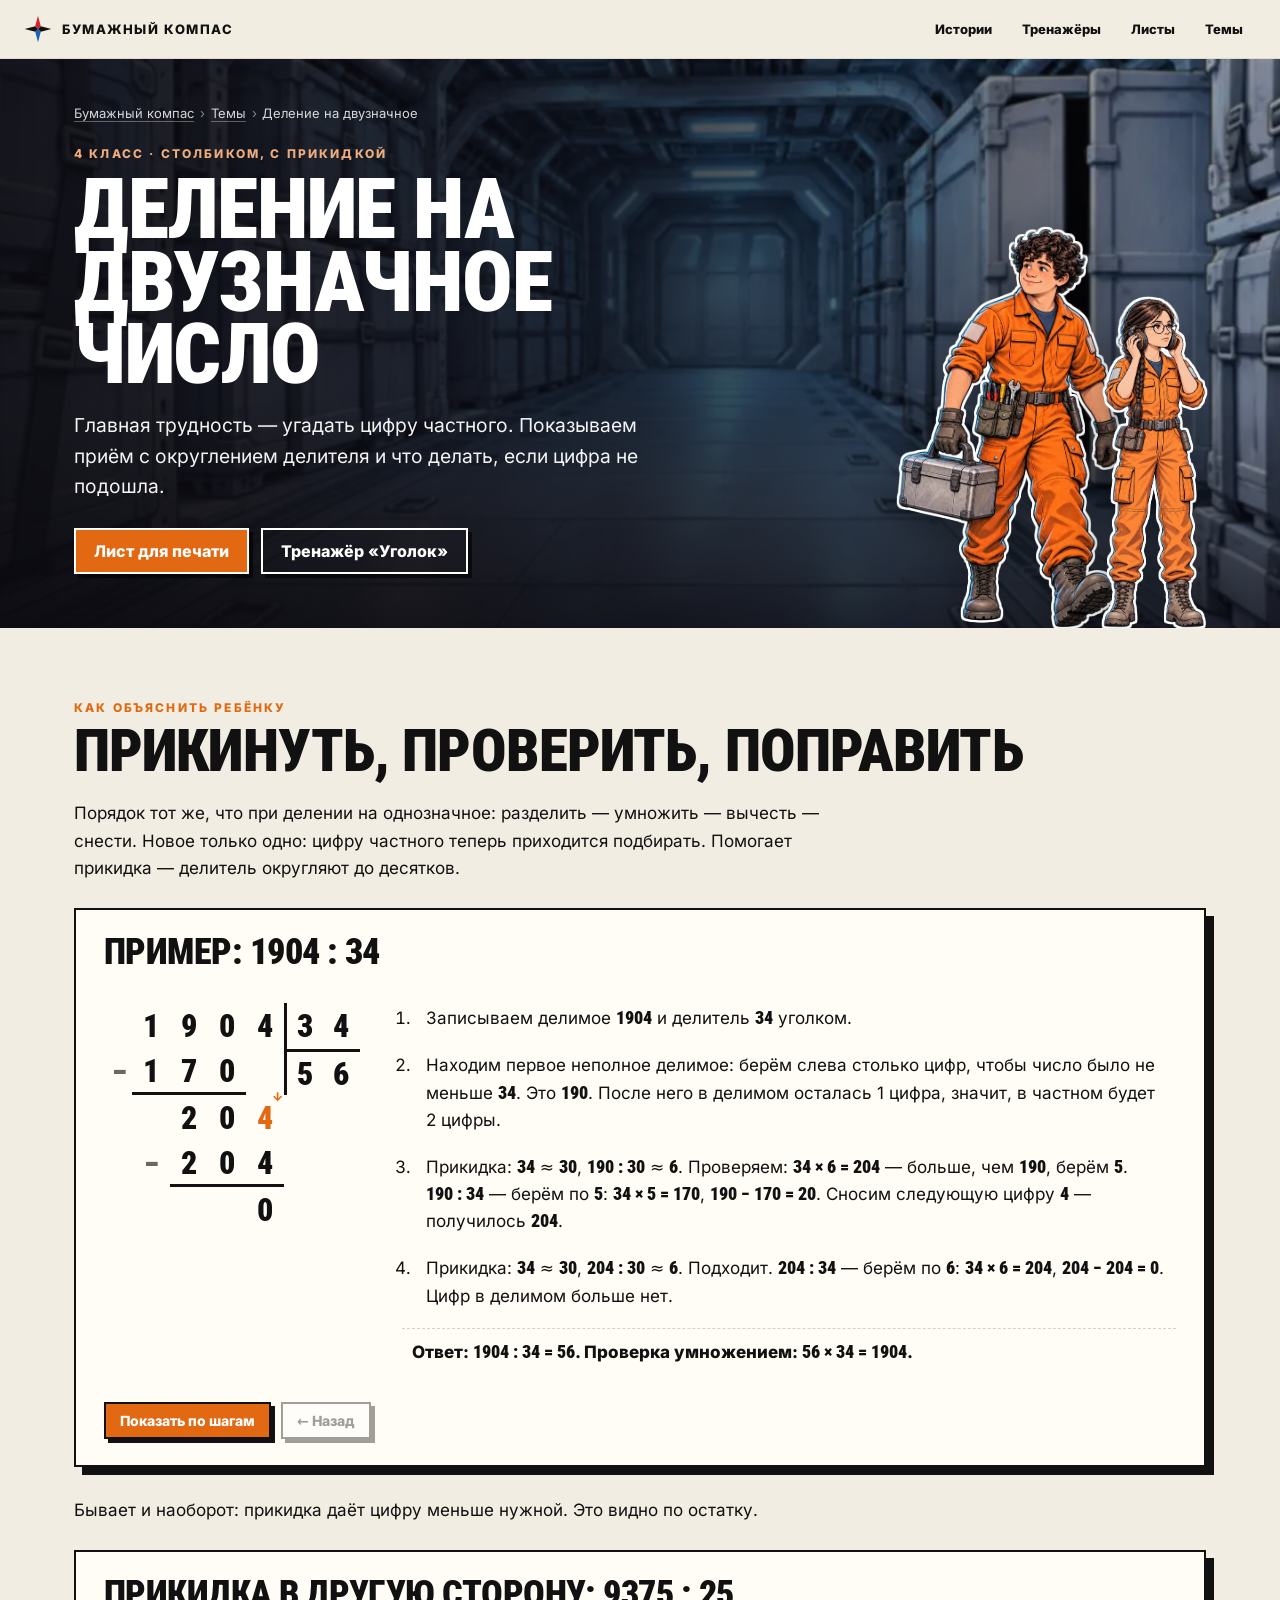
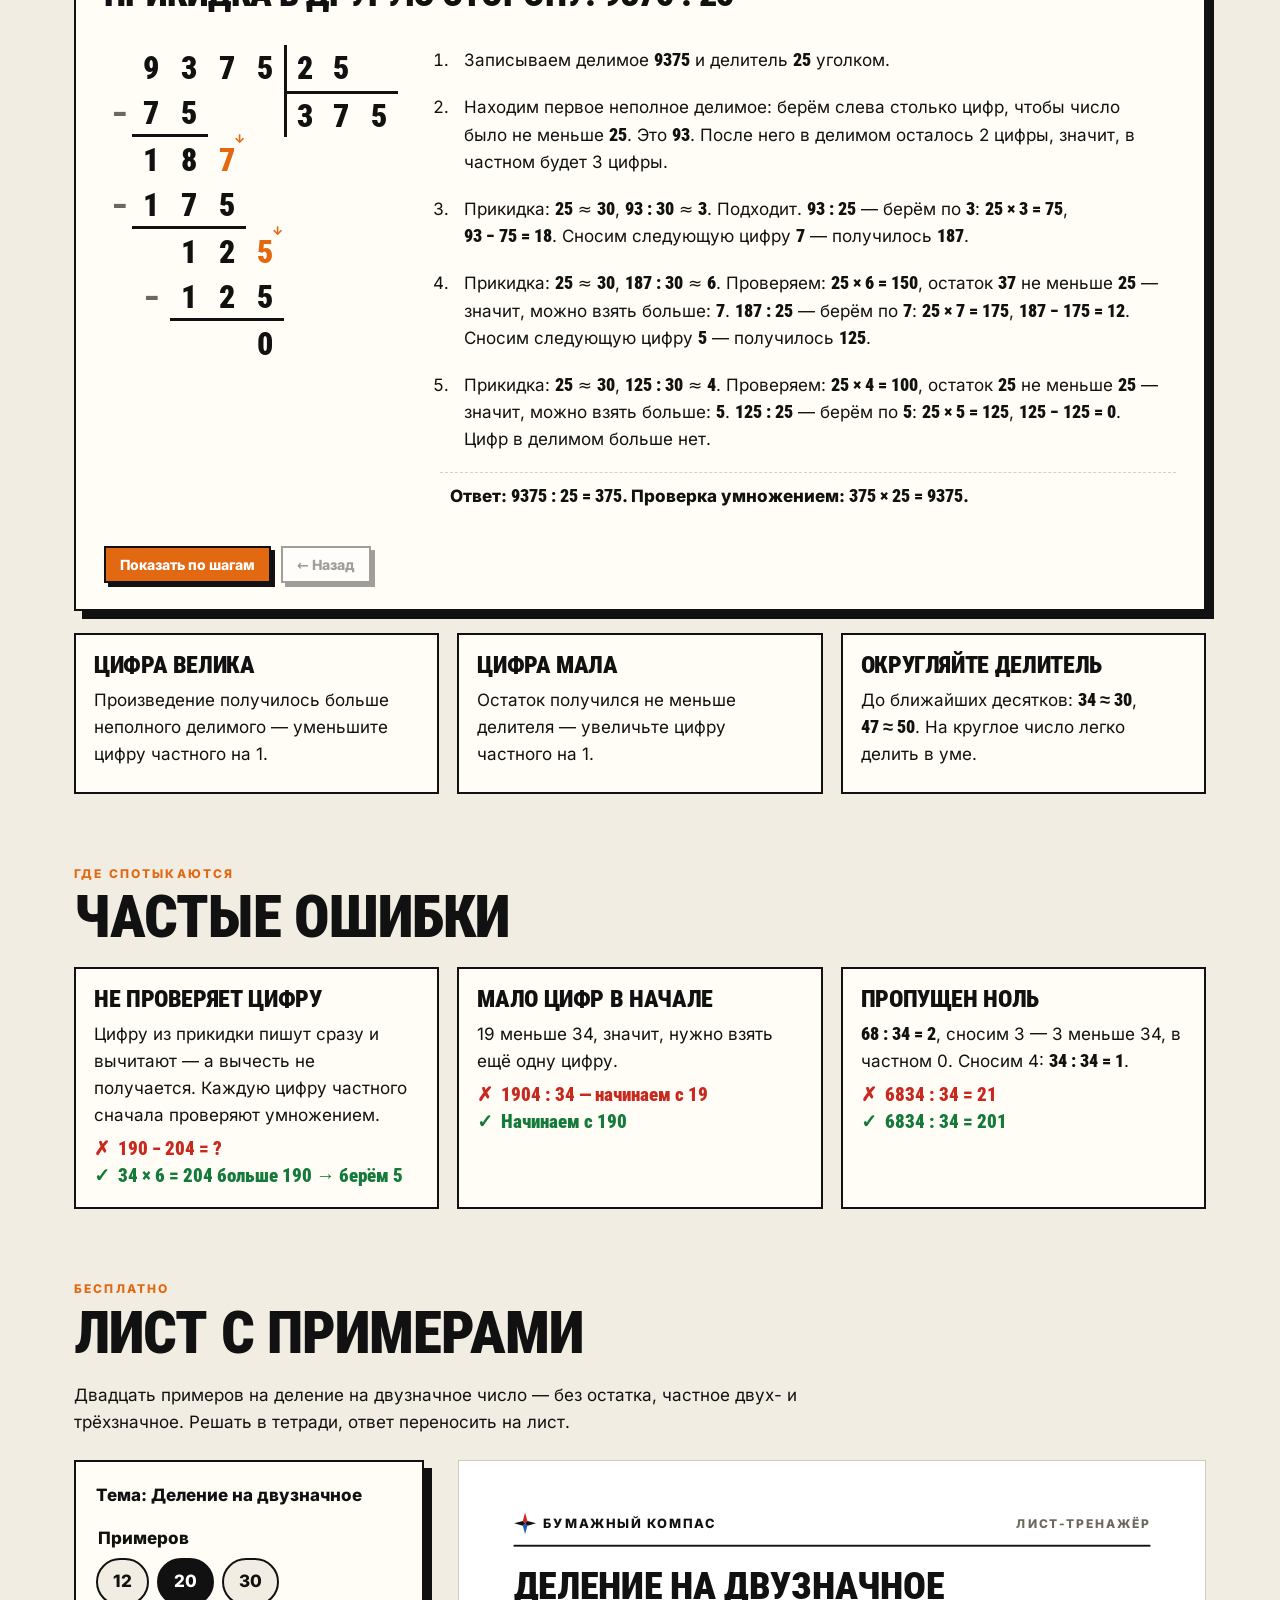
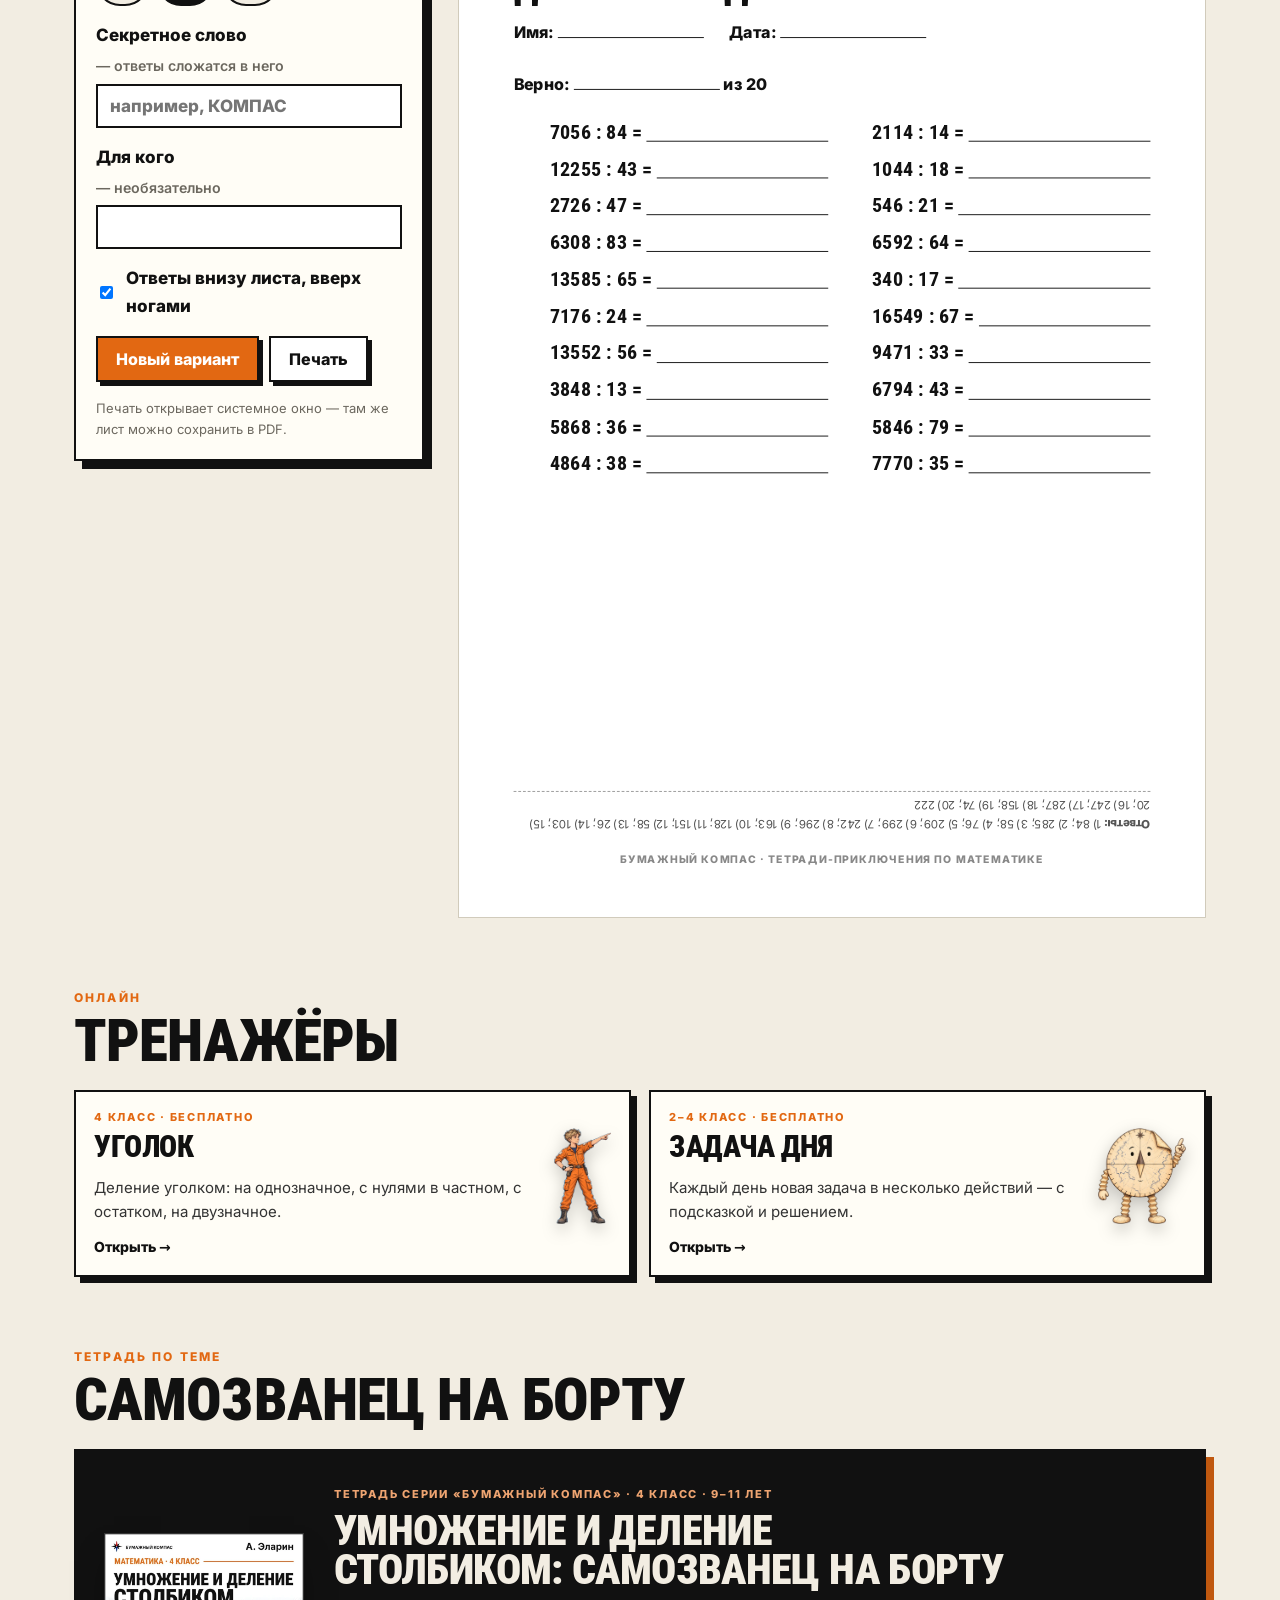
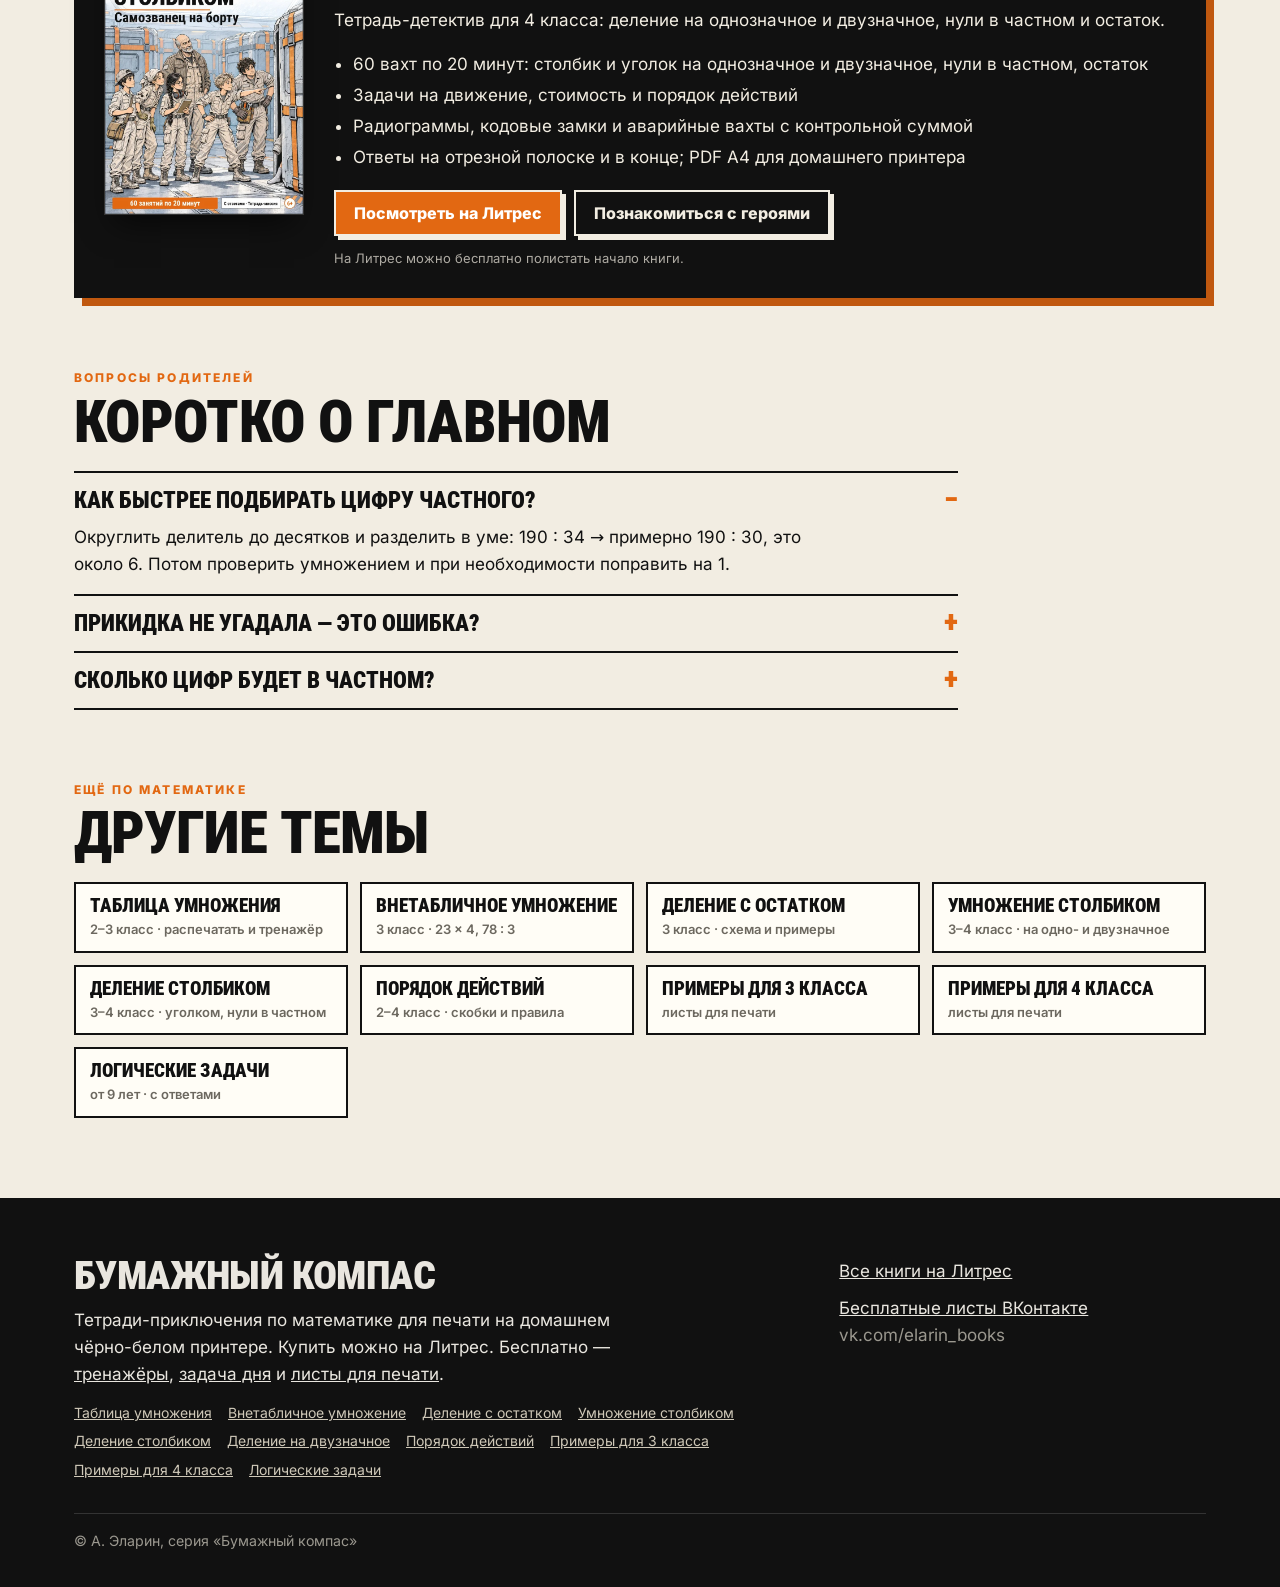
==== delenie-na-dvuznachnoe.html @ 32b3e664 "Add files via upload" ====
<!DOCTYPE html>
<html lang="ru">
<head>
<meta charset="utf-8">
<meta name="viewport" content="width=device-width, initial-scale=1">
<title>Деление на двузначное число столбиком: как подобрать цифру частного — 4 класс</title>
<meta name="description" content="Как делить столбиком на двузначное число: прикидка, подбор цифры частного, что делать, если не угадали. Разбор 1904 : 34 по шагам, примеры для печати, тренажёр.">
<link rel="canonical" href="https://paper-compass.github.io/delenie-na-dvuznachnoe.html">
<meta property="og:type" content="article">
<meta property="og:site_name" content="Бумажный компас">
<meta property="og:title" content="Деление на двузначное число столбиком: как подобрать цифру частного — 4 класс">
<meta property="og:description" content="Как делить столбиком на двузначное число: прикидка, подбор цифры частного, что делать, если не угадали. Разбор 1904 : 34 по шагам, примеры для печати, тренажёр.">
<meta property="og:url" content="https://paper-compass.github.io/delenie-na-dvuznachnoe.html">
<meta property="og:image" content="https://paper-compass.github.io/img/og.jpg">
<meta property="og:image:width" content="1200">
<meta property="og:image:height" content="630">
<meta name="twitter:card" content="summary_large_image">
<meta name="theme-color" content="#0b0a10">
<link rel="icon" href="favicon.svg" type="image/svg+xml">
<link rel="preload" href="fonts/roboto-condensed-cyrillic-900-normal.woff2" as="font" type="font/woff2" crossorigin>
<link rel="preload" href="fonts/inter-cyrillic-400-normal.woff2" as="font" type="font/woff2" crossorigin>
<link rel="stylesheet" href="topic.css">
</head>
<body style="--c:#e26812;--d:#0b0a10">
<header class="top"><div class="wrap"><a class="brand" href="./" aria-label="Бумажный компас — на главную"><svg viewBox="0 0 40 40" aria-hidden="true"><g transform="translate(20 20)"><polygon points="0,-19 4,-4 0,0 -4,-4" fill="#d6232a"/><polygon points="0,19 4,4 0,0 -4,4" fill="#1f5fb8"/><polygon points="19,0 4,4 0,0 4,-4" fill="currentColor"/><polygon points="-19,0 -4,4 0,0 -4,-4" fill="currentColor"/></g></svg>БУМАЖНЫЙ КОМПАС</a><nav aria-label="Разделы"><a href="./#library">Истории</a><a href="./#train">Тренажёры</a><a href="./#sheets">Листы</a><a href="./#topics">Темы</a></nav><details class="mnav"><summary>Меню</summary><div><a href="./#library">Истории</a><a href="./#train">Тренажёры</a><a href="./#sheets">Листы</a><a href="./#topics">Темы</a><a href="./">На главную</a></div></details></div></header>
<main>
<section class="hero"><div class="bg" style="background-image:url(img/bg/s-cargo.webp)"></div><div class="wrap"><div class="txt">
<nav class="crumbs" aria-label="Вы здесь"><a href="./">Бумажный компас</a><span>›</span><a href="./#topics">Темы</a><span>›</span>Деление на двузначное</nav>
<div class="eyebrow">4 класс · столбиком, с прикидкой</div><h1>Деление на двузначное число</h1><p class="lead">Главная трудность — угадать цифру частного. Показываем приём с округлением делителя и что делать, если цифра не подошла.</p>
<div class="btns"><a class="btn" href="#list">Лист для печати</a><a class="btn ghost" href="./#train-corner" data-goal="trainer">Тренажёр «Уголок»</a></div>
</div><div class="figs" aria-hidden="true"><img src="h/tim-tools.webp" alt="" width="503" height="900"><img src="h/maya-headphones.webp" alt="" width="281" height="900"></div></div></section>
<section class="sec" id="how"><div class="wrap"><div class="eyebrow">Как объяснить ребёнку</div><h2>Прикинуть, проверить, поправить</h2><div class="prose"><p>Порядок тот же, что при делении на однозначное: разделить — умножить — вычесть — снести. Новое только одно: цифру частного теперь приходится подбирать. Помогает прикидка — делитель округляют до десятков.</p></div><div class="example"><h3>Пример: 1904 : 34</h3><div class="colwrap vis"><div class="colgrid div" style="grid-template-columns:26px repeat(4,var(--cw)) repeat(2,var(--cw))" role="img" aria-label="1904 : 34 = 56 — запись уголком"><div class="c" style="grid-row:1;grid-column:2" data-s="0">1</div><div class="c" style="grid-row:1;grid-column:3" data-s="0">9</div><div class="c" style="grid-row:1;grid-column:4" data-s="0">0</div><div class="c" style="grid-row:1;grid-column:5" data-s="0">4</div><div class="c rb vl" style="grid-row:1;grid-column:6">3</div><div class="c rq hl vl" style="grid-row:2;grid-column:6" data-s="2">5</div><div class="c rb" style="grid-row:1;grid-column:7">4</div><div class="c rq hl" style="grid-row:2;grid-column:7" data-s="3">6</div><div class="c sg" style="grid-row:2;grid-column:1" data-s="2">−</div><div class="c ln" style="grid-row:2;grid-column:2" data-s="2">1</div><div class="c ln" style="grid-row:2;grid-column:3" data-s="2">7</div><div class="c ln" style="grid-row:2;grid-column:4" data-s="2">0</div><div class="c" style="grid-row:3;grid-column:3" data-s="2">2</div><div class="c" style="grid-row:3;grid-column:4" data-s="2">0</div><div class="c  gv" style="grid-row:3;grid-column:5" data-s="2">4</div><div class="c sg" style="grid-row:4;grid-column:2" data-s="3">−</div><div class="c ln" style="grid-row:4;grid-column:3" data-s="3">2</div><div class="c ln" style="grid-row:4;grid-column:4" data-s="3">0</div><div class="c ln" style="grid-row:4;grid-column:5" data-s="3">4</div><div class="c" style="grid-row:5;grid-column:5" data-s="3">0</div></div></div><div><ol class="steps"><li data-s="0">Записываем делимое <span class="math">1904</span> и делитель <span class="math">34</span> уголком.</li><li data-s="1">Находим первое неполное делимое: берём слева столько цифр, чтобы число было не меньше <span class="math">34</span>. Это <span class="math">190</span>. После него в делимом осталась 1 цифра, значит, в частном будет 2 цифры.</li><li data-s="2">Прикидка: <span class="math">34</span> ≈ <span class="math">30</span>, <span class="math">190 : 30</span> ≈ <span class="math">6</span>. Проверяем: <span class="math">34 × 6 = 204</span> — больше, чем <span class="math">190</span>, берём <span class="math">5</span>. <span class="math">190 : 34</span> — берём по <span class="math">5</span>: <span class="math">34 × 5 = 170</span>, <span class="math">190 − 170 = 20</span>. Сносим следующую цифру <span class="math">4</span> — получилось <span class="math">204</span>.</li><li data-s="3">Прикидка: <span class="math">34</span> ≈ <span class="math">30</span>, <span class="math">204 : 30</span> ≈ <span class="math">6</span>. Подходит. <span class="math">204 : 34</span> — берём по <span class="math">6</span>: <span class="math">34 × 6 = 204</span>, <span class="math">204 − 204 = 0</span>. Цифр в делимом больше нет.</li><li data-s="4" class="ck">Ответ: <span class="math">1904 : 34 = 56</span>. Проверка умножением: <span class="math">56 × 34 = 1904</span>.</li></ol></div><div class="stepbar" hidden><button class="btn" type="button" data-a="next">Показать по шагам</button><button class="btn ghost" type="button" data-a="prev">← Назад</button><button class="btn ghost" type="button" data-a="all" hidden>Показать всё</button><span class="cnt"></span></div></div><div class="prose" style="margin-top:30px"><p>Бывает и наоборот: прикидка даёт цифру меньше нужной. Это видно по остатку.</p></div><div class="example"><h3>Прикидка в другую сторону: 9375 : 25</h3><div class="colwrap vis"><div class="colgrid div" style="grid-template-columns:26px repeat(4,var(--cw)) repeat(3,var(--cw))" role="img" aria-label="9375 : 25 = 375 — запись уголком"><div class="c" style="grid-row:1;grid-column:2" data-s="0">9</div><div class="c" style="grid-row:1;grid-column:3" data-s="0">3</div><div class="c" style="grid-row:1;grid-column:4" data-s="0">7</div><div class="c" style="grid-row:1;grid-column:5" data-s="0">5</div><div class="c rb vl" style="grid-row:1;grid-column:6">2</div><div class="c rq hl vl" style="grid-row:2;grid-column:6" data-s="2">3</div><div class="c rb" style="grid-row:1;grid-column:7">5</div><div class="c rq hl" style="grid-row:2;grid-column:7" data-s="3">7</div><div class="c rb" style="grid-row:1;grid-column:8"></div><div class="c rq hl" style="grid-row:2;grid-column:8" data-s="4">5</div><div class="c sg" style="grid-row:2;grid-column:1" data-s="2">−</div><div class="c ln" style="grid-row:2;grid-column:2" data-s="2">7</div><div class="c ln" style="grid-row:2;grid-column:3" data-s="2">5</div><div class="c" style="grid-row:3;grid-column:2" data-s="2">1</div><div class="c" style="grid-row:3;grid-column:3" data-s="2">8</div><div class="c  gv" style="grid-row:3;grid-column:4" data-s="2">7</div><div class="c sg" style="grid-row:4;grid-column:1" data-s="3">−</div><div class="c ln" style="grid-row:4;grid-column:2" data-s="3">1</div><div class="c ln" style="grid-row:4;grid-column:3" data-s="3">7</div><div class="c ln" style="grid-row:4;grid-column:4" data-s="3">5</div><div class="c" style="grid-row:5;grid-column:3" data-s="3">1</div><div class="c" style="grid-row:5;grid-column:4" data-s="3">2</div><div class="c  gv" style="grid-row:5;grid-column:5" data-s="3">5</div><div class="c sg" style="grid-row:6;grid-column:2" data-s="4">−</div><div class="c ln" style="grid-row:6;grid-column:3" data-s="4">1</div><div class="c ln" style="grid-row:6;grid-column:4" data-s="4">2</div><div class="c ln" style="grid-row:6;grid-column:5" data-s="4">5</div><div class="c" style="grid-row:7;grid-column:5" data-s="4">0</div></div></div><div><ol class="steps"><li data-s="0">Записываем делимое <span class="math">9375</span> и делитель <span class="math">25</span> уголком.</li><li data-s="1">Находим первое неполное делимое: берём слева столько цифр, чтобы число было не меньше <span class="math">25</span>. Это <span class="math">93</span>. После него в делимом осталось 2 цифры, значит, в частном будет 3 цифры.</li><li data-s="2">Прикидка: <span class="math">25</span> ≈ <span class="math">30</span>, <span class="math">93 : 30</span> ≈ <span class="math">3</span>. Подходит. <span class="math">93 : 25</span> — берём по <span class="math">3</span>: <span class="math">25 × 3 = 75</span>, <span class="math">93 − 75 = 18</span>. Сносим следующую цифру <span class="math">7</span> — получилось <span class="math">187</span>.</li><li data-s="3">Прикидка: <span class="math">25</span> ≈ <span class="math">30</span>, <span class="math">187 : 30</span> ≈ <span class="math">6</span>. Проверяем: <span class="math">25 × 6 = 150</span>, остаток <span class="math">37</span> не меньше <span class="math">25</span> — значит, можно взять больше: <span class="math">7</span>. <span class="math">187 : 25</span> — берём по <span class="math">7</span>: <span class="math">25 × 7 = 175</span>, <span class="math">187 − 175 = 12</span>. Сносим следующую цифру <span class="math">5</span> — получилось <span class="math">125</span>.</li><li data-s="4">Прикидка: <span class="math">25</span> ≈ <span class="math">30</span>, <span class="math">125 : 30</span> ≈ <span class="math">4</span>. Проверяем: <span class="math">25 × 4 = 100</span>, остаток <span class="math">25</span> не меньше <span class="math">25</span> — значит, можно взять больше: <span class="math">5</span>. <span class="math">125 : 25</span> — берём по <span class="math">5</span>: <span class="math">25 × 5 = 125</span>, <span class="math">125 − 125 = 0</span>. Цифр в делимом больше нет.</li><li data-s="5" class="ck">Ответ: <span class="math">9375 : 25 = 375</span>. Проверка умножением: <span class="math">375 × 25 = 9375</span>.</li></ol></div><div class="stepbar" hidden><button class="btn" type="button" data-a="next">Показать по шагам</button><button class="btn ghost" type="button" data-a="prev">← Назад</button><button class="btn ghost" type="button" data-a="all" hidden>Показать всё</button><span class="cnt"></span></div></div><div class="cards"><div class="card"><h3>Цифра велика</h3><p>Произведение получилось больше неполного делимого — уменьшите цифру частного на 1.</p></div><div class="card"><h3>Цифра мала</h3><p>Остаток получился не меньше делителя — увеличьте цифру частного на 1.</p></div><div class="card"><h3>Округляйте делитель</h3><p>До ближайших десятков: <span class="math">34 ≈ 30</span>, <span class="math">47 ≈ 50</span>. На круглое число легко делить в уме.</p></div></div></div></section><section class="sec" id="mistakes"><div class="wrap"><div class="eyebrow">Где спотыкаются</div><h2>Частые ошибки</h2><div class="cards"><div class="card"><h3>Не проверяет цифру</h3><p>Цифру из прикидки пишут сразу и вычитают — а вычесть не получается. Каждую цифру частного сначала проверяют умножением.</p><div class="bad">190 − 204 = ?</div><div class="good">34 × 6 = 204 больше 190 → берём 5</div></div><div class="card"><h3>Мало цифр в начале</h3><p>19 меньше 34, значит, нужно взять ещё одну цифру.</p><div class="bad">1904 : 34 — начинаем с 19</div><div class="good">Начинаем с 190</div></div><div class="card"><h3>Пропущен ноль</h3><p><span class="math">68 : 34 = 2</span>, сносим 3 — 3 меньше 34, в частном 0. Сносим 4: <span class="math">34 : 34 = 1</span>.</p><div class="bad">6834 : 34 = 21</div><div class="good">6834 : 34 = 201</div></div></div></div></section><section class="sec" id="list"><div class="wrap"><div class="eyebrow">Бесплатно</div><h2>Лист с примерами</h2><div class="prose"><p>Двадцать примеров на деление на двузначное число — без остатка, частное двух- и трёхзначное. Решать в тетради, ответ переносить на лист.</p></div><div class="sheets sheetbox" data-topics="div2" data-topic="div2" data-n="20" data-seed="966493"><form class="ctl" onsubmit="return false"><p style="margin:0;font-weight:800">Тема: Деление на двузначное</p><fieldset><legend>Примеров</legend><div class="chips"><button type="button" data-k="12" aria-pressed="false">12</button><button type="button" data-k="20" aria-pressed="true">20</button><button type="button" data-k="30" aria-pressed="false">30</button></div></fieldset><label>Секретное слово <small>— ответы сложатся в него</small><input id="sw" maxlength="14" placeholder="например, КОМПАС" autocomplete="off"></label><label>Для кого <small>— необязательно</small><input id="sname" maxlength="30" autocomplete="off"></label><label class="ck"><input type="checkbox" id="sa" checked> Ответы внизу листа, вверх ногами</label><div class="row2"><button class="btn" type="button" id="snew">Новый вариант</button><button class="btn ghost" type="button" id="sprint">Печать</button></div><p class="small" id="snote">Печать открывает системное окно — там же лист можно сохранить в PDF.</p></form><div><p class="zoomhint">Нажмите на лист, чтобы рассмотреть его в полный размер.</p><div class="paper" style="height:1123px"><div class="sheet"><header><div class="sb"><svg viewBox="0 0 40 40" aria-hidden="true"><g transform="translate(20 20)"><polygon points="0,-19 4,-4 0,0 -4,-4" fill="#d6232a"/><polygon points="0,19 4,4 0,0 -4,4" fill="#1f5fb8"/><polygon points="19,0 4,4 0,0 4,-4" fill="#111"/><polygon points="-19,0 -4,4 0,0 -4,-4" fill="#111"/></g></svg><span>Бумажный компас</span></div><div class="sl">Лист-тренажёр</div></header><h2>Деление на двузначное</h2><div class="fill"><span>Имя: <i></i></span><span>Дата: <i></i></span><span>Верно: <i></i> из 20</span></div><ol class="ex" style="columns:2"><li><span>7056 : 84 = </span><i></i></li><li><span>12255 : 43 = </span><i></i></li><li><span>2726 : 47 = </span><i></i></li><li><span>6308 : 83 = </span><i></i></li><li><span>13585 : 65 = </span><i></i></li><li><span>7176 : 24 = </span><i></i></li><li><span>13552 : 56 = </span><i></i></li><li><span>3848 : 13 = </span><i></i></li><li><span>5868 : 36 = </span><i></i></li><li><span>4864 : 38 = </span><i></i></li><li><span>2114 : 14 = </span><i></i></li><li><span>1044 : 18 = </span><i></i></li><li><span>546 : 21 = </span><i></i></li><li><span>6592 : 64 = </span><i></i></li><li><span>340 : 17 = </span><i></i></li><li><span>16549 : 67 = </span><i></i></li><li><span>9471 : 33 = </span><i></i></li><li><span>6794 : 43 = </span><i></i></li><li><span>5846 : 79 = </span><i></i></li><li><span>7770 : 35 = </span><i></i></li></ol><div class="answers"><b>Ответы:</b> 1) 84; 2) 285; 3) 58; 4) 76; 5) 209; 6) 299; 7) 242; 8) 296; 9) 163; 10) 128; 11) 151; 12) 58; 13) 26; 14) 103; 15) 20; 16) 247; 17) 287; 18) 158; 19) 74; 20) 222</div><footer>Бумажный компас · тетради-приключения по математике</footer></div></div></div></div></div></section><section class="sec" id="train"><div class="wrap"><div class="eyebrow">Онлайн</div><h2>Тренажёры</h2><div class="tlist"><a class="tcard" href="./#train-corner" data-goal="trainer"><small>4 класс · бесплатно</small><h3>Уголок</h3><img src="h/lev-point.webp" alt="" width="531" height="900" loading="lazy" decoding="async"><p>Деление уголком: на однозначное, с нулями в частном, с остатком, на двузначное.</p><span>Открыть →</span></a><a class="tcard" href="./#daily" data-goal="trainer"><small>2–4 класс · бесплатно</small><h3>Задача дня</h3><img src="h/rumb-point.webp" alt="" width="827" height="900" loading="lazy" decoding="async"><p>Каждый день новая задача в несколько действий — с подсказкой и решением.</p><span>Открыть →</span></a></div></div></section><section class="sec" id="book"><div class="wrap"><div class="eyebrow">Тетрадь по теме</div><h2>Самозванец на борту</h2><div class="book" style="--bc:#e26812"><img src="img/cover-b3.webp" alt="Обложка: Умножение и деление столбиком: Самозванец на борту" width="700" height="990" loading="lazy" decoding="async"><div class="body"><div class="head"><small>Тетрадь серии «Бумажный компас» · 4 класс · 9–11 лет</small><h3>Умножение и деление столбиком: Самозванец на борту</h3></div><p>Тетрадь-детектив для 4 класса: деление на однозначное и двузначное, нули в частном и остаток.</p><ul><li>60 вахт по 20 минут: столбик и уголок на однозначное и двузначное, нули в частном, остаток</li><li>Задачи на движение, стоимость и порядок действий</li><li>Радиограммы, кодовые замки и аварийные вахты с контрольной суммой</li><li>Ответы на отрезной полоске и в конце; PDF A4 для домашнего принтера</li></ul><div class="btns"><a class="btn" href="https://www.litres.ru/book/a-elarin-34117204/umnozhenie-i-delenie-stolbikom-samozvanets-na-bortu-74718994/" data-goal="litres" rel="noopener">Посмотреть на Литрес</a><a class="btn ghost" href="./#story-borey">Познакомиться с героями</a></div><p class="fine">На Литрес можно бесплатно полистать начало книги.</p></div></div></div></section><section class="sec" id="faq"><div class="wrap"><div class="eyebrow">Вопросы родителей</div><h2>Коротко о главном</h2><div class="faq"><details open><summary>Как быстрее подбирать цифру частного?</summary><p>Округлить делитель до десятков и разделить в уме: 190 : 34 → примерно 190 : 30, это около 6. Потом проверить умножением и при необходимости поправить на 1.</p></details><details><summary>Прикидка не угадала — это ошибка?</summary><p>Нет, прикидка может ошибиться на единицу. Главное — проверка: если произведение больше неполного делимого, цифру уменьшают; если остаток не меньше делителя — увеличивают.</p></details><details><summary>Сколько цифр будет в частном?</summary><p>Одна за первое неполное делимое и ещё по одной за каждую оставшуюся цифру делимого. В 1904 : 34 первое неполное — 190, после него одна цифра, значит, в частном две цифры.</p></details></div></div></section><section class="sec" id="more"><div class="wrap"><div class="eyebrow">Ещё по математике</div><h2>Другие темы</h2><div class="related"><a href="tablica-umnozheniya.html">Таблица умножения<small>2–3 класс · распечатать и тренажёр</small></a><a href="vnetablichnoe-umnozhenie.html">Внетабличное умножение<small>3 класс · 23 × 4, 78 : 3</small></a><a href="delenie-s-ostatkom.html">Деление с остатком<small>3 класс · схема и примеры</small></a><a href="umnozhenie-stolbikom.html">Умножение столбиком<small>3–4 класс · на одно- и двузначное</small></a><a href="delenie-stolbikom.html">Деление столбиком<small>3–4 класс · уголком, нули в частном</small></a><a href="poryadok-dejstvij.html">Порядок действий<small>2–4 класс · скобки и правила</small></a><a href="primery-3-klass.html">Примеры для 3 класса<small>листы для печати</small></a><a href="primery-4-klass.html">Примеры для 4 класса<small>листы для печати</small></a><a href="logicheskie-zadachi.html">Логические задачи<small>от 9 лет · с ответами</small></a></div></div></section>
</main>
<footer class="site"><div class="wrap"><div><h3>Бумажный компас</h3><p style="max-width:34em">Тетради-приключения по математике для печати на домашнем чёрно-белом принтере. Купить можно на Литрес. Бесплатно — <a href="./#train">тренажёры</a>, <a href="./#daily">задача дня</a> и <a href="./#sheets">листы для печати</a>.</p><nav class="tl" aria-label="Темы"><a href="tablica-umnozheniya.html">Таблица умножения</a><a href="vnetablichnoe-umnozhenie.html">Внетабличное умножение</a><a href="delenie-s-ostatkom.html">Деление с остатком</a><a href="umnozhenie-stolbikom.html">Умножение столбиком</a><a href="delenie-stolbikom.html">Деление столбиком</a><a href="delenie-na-dvuznachnoe.html">Деление на двузначное</a><a href="poryadok-dejstvij.html">Порядок действий</a><a href="primery-3-klass.html">Примеры для 3 класса</a><a href="primery-4-klass.html">Примеры для 4 класса</a><a href="logicheskie-zadachi.html">Логические задачи</a></nav></div><div><p><a href="https://www.litres.ru/author/a-elarin-34117204/" data-goal="litres">Все книги на Литрес</a></p><p><a href="https://vk.com/elarin_books">Бесплатные листы ВКонтакте</a><br><span style="color:#9b988f">vk.com/elarin_books</span></p></div><small>© А. Эларин, серия «Бумажный компас»</small></div></footer>
<script src="mathcore.js"></script>
<script src="topic.js"></script>
</body>
</html>
---- topic.css ----
@font-face{font-family:'Roboto Condensed';font-style:normal;font-weight:700;font-display:swap;src:url(fonts/roboto-condensed-cyrillic-700-normal.woff2) format('woff2');unicode-range:U+0301,U+0400-045F,U+0490-0491,U+04B0-04B1,U+2116}
@font-face{font-family:'Roboto Condensed';font-style:normal;font-weight:700;font-display:swap;src:url(fonts/roboto-condensed-latin-700-normal.woff2) format('woff2');unicode-range:U+0000-00FF,U+0131,U+0152-0153,U+02BB-02BC,U+02C6,U+02DA,U+02DC,U+0304,U+0308,U+0329,U+2000-206F,U+20AC,U+2122,U+2191,U+2193,U+2212,U+2215,U+FEFF,U+FFFD}
@font-face{font-family:'Roboto Condensed';font-style:normal;font-weight:900;font-display:swap;src:url(fonts/roboto-condensed-cyrillic-900-normal.woff2) format('woff2');unicode-range:U+0301,U+0400-045F,U+0490-0491,U+04B0-04B1,U+2116}
@font-face{font-family:'Roboto Condensed';font-style:normal;font-weight:900;font-display:swap;src:url(fonts/roboto-condensed-latin-900-normal.woff2) format('woff2');unicode-range:U+0000-00FF,U+0131,U+0152-0153,U+02BB-02BC,U+02C6,U+02DA,U+02DC,U+0304,U+0308,U+0329,U+2000-206F,U+20AC,U+2122,U+2191,U+2193,U+2212,U+2215,U+FEFF,U+FFFD}
@font-face{font-family:'Inter';font-style:normal;font-weight:400;font-display:swap;src:url(fonts/inter-cyrillic-400-normal.woff2) format('woff2');unicode-range:U+0301,U+0400-045F,U+0490-0491,U+04B0-04B1,U+2116}
@font-face{font-family:'Inter';font-style:normal;font-weight:400;font-display:swap;src:url(fonts/inter-latin-400-normal.woff2) format('woff2');unicode-range:U+0000-00FF,U+0131,U+0152-0153,U+02BB-02BC,U+02C6,U+02DA,U+02DC,U+0304,U+0308,U+0329,U+2000-206F,U+20AC,U+2122,U+2191,U+2193,U+2212,U+2215,U+FEFF,U+FFFD}
@font-face{font-family:'Inter';font-style:normal;font-weight:600;font-display:swap;src:url(fonts/inter-cyrillic-600-normal.woff2) format('woff2');unicode-range:U+0301,U+0400-045F,U+0490-0491,U+04B0-04B1,U+2116}
@font-face{font-family:'Inter';font-style:normal;font-weight:600;font-display:swap;src:url(fonts/inter-latin-600-normal.woff2) format('woff2');unicode-range:U+0000-00FF,U+0131,U+0152-0153,U+02BB-02BC,U+02C6,U+02DA,U+02DC,U+0304,U+0308,U+0329,U+2000-206F,U+20AC,U+2122,U+2191,U+2193,U+2212,U+2215,U+FEFF,U+FFFD}
@font-face{font-family:'Inter';font-style:normal;font-weight:800;font-display:swap;src:url(fonts/inter-cyrillic-800-normal.woff2) format('woff2');unicode-range:U+0301,U+0400-045F,U+0490-0491,U+04B0-04B1,U+2116}
@font-face{font-family:'Inter';font-style:normal;font-weight:800;font-display:swap;src:url(fonts/inter-latin-800-normal.woff2) format('woff2');unicode-range:U+0000-00FF,U+0131,U+0152-0153,U+02BB-02BC,U+02C6,U+02DA,U+02DC,U+0304,U+0308,U+0329,U+2000-206F,U+20AC,U+2122,U+2191,U+2193,U+2212,U+2215,U+FEFF,U+FFFD}
@font-face{font-family:'Caveat';font-style:normal;font-weight:600;font-display:swap;src:url(fonts/caveat-cyrillic-600-normal.woff2) format('woff2');unicode-range:U+0301,U+0400-045F,U+0490-0491,U+04B0-04B1,U+2116}
@font-face{font-family:'Caveat';font-style:normal;font-weight:600;font-display:swap;src:url(fonts/caveat-latin-600-normal.woff2) format('woff2');unicode-range:U+0000-00FF,U+0131,U+0152-0153,U+02BB-02BC,U+02C6,U+02DA,U+02DC,U+0304,U+0308,U+0329,U+2000-206F,U+20AC,U+2122,U+2191,U+2193,U+2212,U+2215,U+FEFF,U+FFFD}

:root{--paper:#f2ede2;--ink:#111;--muted:#6c685f;--line:#d8d1c1;--c:#e26812;--d:#0b0a10;
 --display:"Roboto Condensed","Arial Narrow",Arial,sans-serif;--body:"Inter",system-ui,-apple-system,"Segoe UI",Roboto,sans-serif;--hand:"Caveat","Segoe Print","Comic Sans MS",cursive;color-scheme:light}
*{box-sizing:border-box}
html,body{margin:0}
html{scroll-padding-top:70px}
body{background:var(--paper);color:var(--ink);font:400 17px/1.6 var(--body);overflow-x:hidden}
img{max-width:100%;height:auto;display:block}
a{color:inherit}
button{font:inherit;color:inherit}
h1,h2,h3{font-family:var(--display);font-weight:900;line-height:.92;margin:0;letter-spacing:-.015em;text-wrap:balance}
.wrap{max-width:1180px;margin:0 auto;padding:0 24px}
:focus-visible{outline:3px solid var(--c);outline-offset:3px}
.eyebrow{font:800 12px/1.35 var(--body);letter-spacing:.18em;text-transform:uppercase}

/* шапка */
.top{position:sticky;top:0;z-index:50;background:color-mix(in srgb,#f2ede2 90%,transparent);backdrop-filter:blur(8px);border-bottom:1px solid rgba(17,17,17,.08)}
.top .wrap{display:flex;align-items:center;gap:14px;height:58px;max-width:none}
.brand{display:flex;align-items:center;gap:10px;font:800 13px/1 var(--body);letter-spacing:.12em;text-decoration:none;white-space:nowrap}
.brand svg{width:28px;height:28px;transition:transform .7s cubic-bezier(.2,1.4,.3,1)}
.brand:hover svg{transform:rotate(360deg)}
.top nav{margin-left:auto;display:flex;gap:4px}
.top nav a{text-decoration:none;font-weight:700;font-size:13px;padding:8px 12px;border-radius:999px;border:1.5px solid transparent}
.top nav a:hover,.top nav a[aria-current]{border-color:currentColor}
.mnav{display:none;margin-left:auto;position:relative}
.mnav summary{list-style:none;cursor:pointer;border:1.5px solid #111;border-radius:999px;padding:7px 14px;font-weight:800;font-size:13px}
.mnav summary::-webkit-details-marker{display:none}
.mnav div{position:absolute;right:0;top:calc(100% + 8px);background:#fffdf6;border:2.5px solid #111;box-shadow:6px 6px 0 #111;padding:8px;display:grid;min-width:220px}
.mnav div a{padding:10px 12px;font-weight:700;text-decoration:none}
.mnav div a:hover{background:#f2ede2}
@media (max-width:820px){.top nav{display:none}.mnav{display:block}}

/* обложка страницы */
.hero{position:relative;color:#fff;background:var(--d);overflow:hidden;isolation:isolate}
.hero .bg{position:absolute;inset:0;z-index:-2;background-size:cover;background-position:center;transform:scale(1.04)}
.hero::before{content:"";position:absolute;inset:0;z-index:-1;background:linear-gradient(90deg,color-mix(in srgb,var(--d) 92%,transparent) 0%,color-mix(in srgb,var(--d) 78%,transparent) 48%,color-mix(in srgb,var(--d) 25%,transparent) 100%),linear-gradient(0deg,color-mix(in srgb,var(--d) 70%,transparent),transparent 40%)}
.hero .wrap{display:grid;grid-template-columns:minmax(0,1.35fr) minmax(0,1fr);gap:24px;align-items:end;min-height:480px;padding-top:34px}
.hero .txt{padding:10px 0 54px}
.crumbs{font-size:13px;opacity:.82;margin-bottom:22px}
.crumbs a{text-decoration:none;border-bottom:1px solid rgba(255,255,255,.4)}
.crumbs span{margin:0 .45em;opacity:.6}
.hero .eyebrow{color:color-mix(in srgb,var(--c) 55%,#fff)}
.hero h1{font-size:clamp(44px,6.6vw,100px);text-transform:uppercase;margin:12px 0 18px;line-height:.86}
.hero .lead{font-size:clamp(17px,1.5vw,20px);max-width:32em;margin:0 0 26px;opacity:.95}
.hero .btns{display:flex;gap:12px;flex-wrap:wrap}
.figs{display:flex;justify-content:flex-end;align-items:flex-end;gap:0;height:100%;min-height:340px}
.figs img{height:min(400px,40vw);width:auto;filter:drop-shadow(2px 0 0 #fff) drop-shadow(-2px 0 0 #fff) drop-shadow(0 2px 0 #fff) drop-shadow(0 -2px 0 #fff) drop-shadow(0 18px 24px rgba(0,0,0,.45));margin-left:-4%}
.figs img+img{height:min(330px,33vw)}
.figs.logo img{height:auto;width:min(320px,80%);filter:drop-shadow(0 18px 30px rgba(0,0,0,.5));margin-bottom:46px;transform:rotate(-4deg);border:6px solid #fff}
@media (max-width:760px){
 .hero .wrap{grid-template-columns:1fr;min-height:0;padding-top:22px;gap:0}
 .hero .txt{padding:0 0 18px}
 .hero h1{font-size:clamp(36px,11vw,58px);margin:10px 0 14px}
 .figs{justify-content:center;min-height:0;height:auto}
 .figs img{height:190px}.figs img+img{height:160px}
 .figs.logo img{width:170px;margin:0 0 24px}
}

/* кнопки */
.btn{appearance:none;display:inline-flex;align-items:center;gap:8px;border:2.5px solid #111;background:var(--c);color:#fff;font:800 16px var(--body);padding:11px 18px;box-shadow:4px 4px 0 #111;cursor:pointer;text-decoration:none;transition:transform .12s,box-shadow .12s}
.btn:hover{transform:translate(-2px,-2px);box-shadow:6px 6px 0 #111}
.btn:active{transform:translate(2px,2px);box-shadow:1px 1px 0 #111}
.btn.ghost{background:#fff;color:#111}
.hero .btn{border-color:#fff;box-shadow:4px 4px 0 rgba(0,0,0,.6)}
.hero .btn.ghost{background:transparent;color:#fff}
.btn[disabled]{opacity:.4;pointer-events:none}

/* разделы */
.sec{padding:72px 0 0}
.sec:last-of-type{padding-bottom:80px}
.sec h2{font-size:clamp(34px,4.6vw,60px);text-transform:uppercase;margin:8px 0 22px}
.sec .eyebrow{color:var(--c)}
.prose{max-width:46em}
.prose p{margin:0 0 14px}
.prose ul,.prose ol{padding-left:1.2em;margin:0 0 14px}
.prose li{margin:0 0 6px}
.prose b{font-weight:800}
.note{border-left:4px solid var(--c);padding:6px 0 6px 16px;margin:18px 0;background:color-mix(in srgb,var(--c) 7%,transparent)}
.math{font:800 1.08em var(--display);white-space:nowrap}

/* разбор примера */
.example{display:grid;grid-template-columns:auto minmax(0,1fr);gap:30px 40px;align-items:start;background:#fffdf6;border:2.5px solid #111;box-shadow:8px 8px 0 #111;padding:26px 28px;margin:26px 0 10px}
.example h3{grid-column:1/-1;font-size:clamp(26px,3vw,36px);text-transform:uppercase}
.example .colwrap{overflow-x:auto;padding:4px 2px 8px}
.colgrid{--cw:38px;display:inline-grid;grid-auto-rows:46px;font:900 32px var(--display)}
.colgrid .c{display:grid;place-items:center;position:relative;transition:color .25s,opacity .25s}
.colgrid .c.sg{color:var(--muted)}
.colgrid .c.ln{border-bottom:3px solid #111}
.colgrid.div .vl{border-left:3px solid #111}
.colgrid.div .hl{border-top:3px solid #111}
.colgrid .gv{color:var(--c)}
.colgrid .gv::after{content:"↓";position:absolute;top:-6px;right:1px;font:800 12px var(--body);color:var(--c)}
.colgrid .cy{font-size:17px;color:var(--c);align-self:end;place-items:end center;padding-bottom:2px}
.colgrid .c.hid{opacity:0}
.example.stepping .colgrid .c.now{color:var(--c)}
.example.stepping .colgrid .c.ln.now{border-bottom-color:var(--c)}
.steps{margin:0;padding-left:1.4em;display:grid;gap:8px}
.steps li{padding:6px 10px;margin-left:-10px;border-radius:4px;transition:background .25s,opacity .25s}
.steps li.now{background:color-mix(in srgb,var(--c) 14%,#fff)}
.steps li.dim{opacity:.35}
.steps .ck{list-style:none;margin-left:-1.4em;padding-left:10px;font-weight:700;border-top:1.5px dashed var(--line);padding-top:10px;margin-top:4px;border-radius:0}
.stepbar{grid-column:1/-1;display:flex;gap:10px;align-items:center;flex-wrap:wrap}
.stepbar .cnt{font-weight:700;color:var(--muted);font-size:14px}
.stepbar .btn{font-size:14px;padding:8px 14px}
@media (max-width:760px){
 .example{grid-template-columns:1fr;padding:18px 16px;gap:18px;box-shadow:5px 5px 0 #111}
 .colgrid{--cw:32px;grid-auto-rows:40px;font-size:27px}
 .colgrid .cy{font-size:15px}
}

/* карточки советов и ошибок */
.cards{display:grid;grid-template-columns:repeat(auto-fit,minmax(260px,1fr));gap:18px;margin:22px 0 0}
.card{background:#fffdf6;border:2px solid #111;padding:18px 18px 16px}
.card h3{font-size:24px;text-transform:uppercase;margin:0 0 10px;line-height:1}
.card p{margin:0 0 8px}
.card .bad,.card .good{font:800 19px var(--display);display:flex;gap:8px;align-items:baseline;margin:4px 0}
.card .bad{color:#c8281e}.card .bad::before{content:"✗"}
.card .good{color:#137a3a}.card .good::before{content:"✓"}

/* таблица умножения */
.mtwrap{overflow-x:auto;margin:20px 0 6px;padding-bottom:6px}
.mtable{border-collapse:collapse;font:800 clamp(15px,1.7vw,22px) var(--display);background:#fff;min-width:520px}
.mtable th,.mtable td{border:1.5px solid #111;width:9%;height:clamp(32px,4vw,52px);text-align:center;padding:0}
.mtable th{background:#111;color:#fff}
.mtable td.sq{background:color-mix(in srgb,var(--c) 16%,#fff)}
.mtable thead th:first-child{background:var(--c)}
.tcols{display:grid;grid-template-columns:repeat(4,minmax(0,1fr));gap:14px;margin:20px 0 6px}
.tcols div{background:#fff;border:2px solid #111;padding:10px 14px;font:700 19px/1.55 var(--display)}
.tcols b{display:block;font:900 22px var(--display);text-transform:uppercase;color:var(--c);border-bottom:2px solid #111;margin-bottom:6px;padding-bottom:4px}
@media (max-width:860px){.tcols{grid-template-columns:repeat(2,minmax(0,1fr))}}
.printrow{display:flex;gap:12px;flex-wrap:wrap;margin:14px 0 0}

/* порядок действий: номера над знаками */
.ord{font:800 clamp(24px,3.4vw,40px)/1.9 var(--display);padding:8px 0 4px;white-space:normal}
.ord span{position:relative}
.ord span[data-n]::before{content:attr(data-n);position:absolute;left:50%;top:-.78em;transform:translateX(-50%);font:800 .5em var(--body);color:var(--c)}

/* задачи на логику */
.puz{background:#fff;border:2px solid #111;padding:20px 22px;margin:20px 0}
.puz h3{font-size:26px;text-transform:uppercase;margin:0 0 10px}
.puz ol{margin:8px 0 12px;padding-left:1.3em}
.puz table{border-collapse:collapse;margin:8px 0 14px;font-weight:700}
.puz th,.puz td{border:1.5px solid #111;padding:6px 10px;min-width:46px;text-align:center}
.puz th:first-child{text-align:left}
details.ans summary{cursor:pointer;font-weight:800;color:var(--c)}
details.ans p{margin:8px 0 0}

/* лист для печати */
.sheets{display:grid;grid-template-columns:minmax(260px,350px) minmax(0,1fr);gap:34px;align-items:start;margin-top:24px}
.ctl{display:grid;gap:16px;background:#fffdf6;border:2.5px solid #111;box-shadow:8px 8px 0 #111;padding:20px;position:sticky;top:78px}
.ctl label{display:grid;gap:6px;font-weight:800}
.ctl label small{font-weight:600;color:var(--muted)}
.ctl select,.ctl input:not([type=checkbox]){font:700 17px var(--body);padding:10px 12px;border:2px solid #111;background:#fff;width:100%;border-radius:0}
.ctl input.bad{border-color:#c8281e}
.ctl fieldset{border:0;padding:0;margin:0}.ctl legend{font-weight:800;margin-bottom:6px}
.ctl .ck{display:flex;gap:10px;align-items:center;font-weight:700}
.ctl .row2{display:flex;gap:10px;flex-wrap:wrap}
.small{font-size:13px;color:var(--muted);margin:0}
.chips{display:flex;flex-wrap:wrap;gap:8px}
.chips button{appearance:none;border:2px solid #111;background:var(--paper);border-radius:999px;padding:8px 15px;font-weight:700;cursor:pointer}
.chips button[aria-pressed="true"]{background:#111;color:#fff}
.paper{position:relative;max-width:794px;width:100%;overflow:hidden;transform-origin:50% 0}
.paper.flip{animation:sheetin .6s cubic-bezier(.2,.9,.2,1)}
@keyframes sheetin{from{transform:rotateX(-35deg) translateY(-20px);opacity:.2}}
.zoomhint{display:none;font-size:13px;color:var(--muted);margin:0 0 8px}
.sheet{background:#fff;color:#111;width:794px;height:1123px;border:1px solid #cfc8b8;box-shadow:0 30px 60px -20px rgba(0,0,0,.35),0 0 0 1px rgba(0,0,0,.04);padding:54px 58px;display:flex;flex-direction:column;font-size:17px;overflow:hidden;transform-origin:0 0;position:absolute;left:0;top:0}
.sheet header{display:flex;justify-content:space-between;align-items:center;border-bottom:2px solid #111;padding-bottom:.6em}
.sheet .sb{display:flex;align-items:center;gap:.5em;font:800 .8em var(--body);letter-spacing:.14em;text-transform:uppercase}
.sheet .sb svg{width:1.8em;height:1.8em}
.sheet .sl{font:800 .75em var(--body);letter-spacing:.14em;text-transform:uppercase;color:#6c685f}
.sheet h2{font-size:2.4em;text-transform:uppercase;margin:.6em 0 .2em}
.sheet .sub{margin:0 0 .4em;color:#444}
.sheet .fill{display:flex;gap:1.6em;flex-wrap:wrap;margin:.5em 0 1em;font-weight:700}
.sheet .fill i{display:inline-block;min-width:7em;border-bottom:1.5px solid #111;font-style:normal;font-family:var(--hand);font-size:1.3em;line-height:1}
.sheet .ex{margin:0;padding-left:1.8em;column-gap:2.2em;font:700 1.25em/1 var(--display)}
.sheet .ex li{break-inside:avoid;padding:.42em 0;display:flex;align-items:flex-end}
.sheet .ex li::marker{font-size:.8em;color:#6c685f}
.sheet .ex li i{flex:1;min-width:2.6em;border-bottom:1.5px solid #111;margin-left:.2em;height:1em}
.sheet .keyb{margin-top:1em;border:2px solid #111;padding:.7em .8em}
.sheet .kt{font:800 .75em var(--body);letter-spacing:.14em;text-transform:uppercase;margin:.2em 0 .4em}
.keyt2{display:flex;flex-wrap:wrap;gap:0;border-left:1.5px solid #111;margin-bottom:.6em}
.keyt2 div{display:grid;border:1.5px solid #111;border-left:0;min-width:2.8em;text-align:center}
.keyt2 b{padding:.25em .3em;border-bottom:1.5px solid #111;font:800 .95em var(--display)}
.keyt2 span{padding:.25em .3em;font:800 1em var(--display)}
.slots{display:flex;flex-wrap:wrap;gap:.35em}
.slots span{width:2.2em;height:2.5em;border:2px solid #111;position:relative}
.slots small{position:absolute;left:.2em;top:.1em;font-size:.6em;color:#6c685f}
.sheet .answers{margin-top:auto;padding-top:1em;transform:rotate(180deg);font-size:.72em;color:#555;border-bottom:1px dashed #999;padding-bottom:.4em}
.sheet footer{margin-top:.8em;padding:0;background:none;font:700 .65em var(--body);letter-spacing:.12em;text-transform:uppercase;color:#888;text-align:center}
@media (max-width:900px){.sheets{grid-template-columns:1fr}.ctl{position:static;box-shadow:5px 5px 0 #111}}
@media (max-width:800px){.zoomhint{display:block}.paper{cursor:zoom-in}.paper.zoom{overflow:auto;cursor:zoom-out;-webkit-overflow-scrolling:touch}}

/* тренажёры, книга, вопросы, другие темы */
.tlist{display:grid;grid-template-columns:repeat(auto-fit,minmax(260px,1fr));gap:18px;margin-top:22px}
.tcard{display:grid;grid-template-columns:1fr auto;gap:4px 14px;align-items:end;background:#fffdf6;border:2.5px solid #111;box-shadow:6px 6px 0 #111;padding:18px 18px 16px;text-decoration:none;min-height:150px;transition:transform .15s,box-shadow .15s}
.tcard:hover{transform:translate(-3px,-3px);box-shadow:9px 9px 0 #111}
.tcard small{grid-column:1/-1;font:800 11px var(--body);letter-spacing:.16em;text-transform:uppercase;color:var(--c)}
.tcard h3{font-size:30px;text-transform:uppercase;line-height:.95}
.tcard p{margin:6px 0 0;font-size:15px;color:#333}
.tcard img{grid-row:2/4;grid-column:2;height:96px;width:auto;filter:drop-shadow(0 6px 8px rgba(0,0,0,.25))}
.tcard span{font-weight:800;font-size:14px;margin-top:8px}
.book{display:grid;grid-template-columns:200px minmax(0,1fr);gap:30px;align-items:center;background:#111;color:#f2ede2;padding:28px;margin-top:22px;border:2.5px solid #111;box-shadow:8px 8px 0 color-mix(in srgb,var(--bc,var(--c)) 85%,#000)}
.book img{width:100%;box-shadow:0 18px 30px -10px rgba(0,0,0,.6);border:1px solid rgba(255,255,255,.15)}
.book small{font:800 11px var(--body);letter-spacing:.16em;text-transform:uppercase;color:color-mix(in srgb,var(--bc,var(--c)) 60%,#fff)}
.book h3{font-size:clamp(28px,3.4vw,42px);text-transform:uppercase;margin:6px 0 12px}
.book ul{margin:0 0 18px;padding-left:1.1em}
.book li{margin:0 0 4px}
.book .btn{background:var(--bc,var(--c));border-color:#f2ede2;box-shadow:4px 4px 0 #f2ede2}
.book .btn.ghost{background:transparent;color:#f2ede2}
.book .btns{display:flex;gap:12px;flex-wrap:wrap}
.book .fine{font-size:13px;opacity:.7;margin:12px 0 0}
@media (max-width:640px){.book{grid-template-columns:110px minmax(0,1fr);gap:16px;padding:18px;align-items:start}.book h3{font-size:26px}.book .btns{grid-column:1/-1}.book .fine{grid-column:1/-1}.book .body{display:contents}.book .head{grid-column:2}.book ul{grid-column:1/-1}}
.faq{max-width:52em;margin-top:18px;border-top:2px solid #111}
.faq details{border-bottom:2px solid #111;padding:14px 0}
.faq summary{cursor:pointer;font:800 clamp(19px,2vw,23px) var(--display);text-transform:uppercase;list-style:none;display:flex;justify-content:space-between;gap:16px}
.faq summary::after{content:"+";color:var(--c);font-size:1.3em;line-height:.8}
.faq details[open] summary::after{content:"−"}
.faq summary::-webkit-details-marker{display:none}
.faq p{margin:10px 0 2px;max-width:44em}
.related{display:grid;grid-template-columns:repeat(auto-fill,minmax(230px,1fr));gap:12px;margin-top:20px}
.related a{display:block;border:2px solid #111;background:#fffdf6;padding:12px 14px;text-decoration:none;font:800 19px/1.1 var(--display);text-transform:uppercase}
.related a small{display:block;font:600 13px/1.35 var(--body);text-transform:none;color:var(--muted);margin-top:4px}
.related a:hover{background:#111;color:#fff}.related a:hover small{color:#cfc8b8}

footer.site{background:#111;color:#e9e6df;padding:60px 0 34px;margin-top:0}
footer.site .wrap{display:grid;grid-template-columns:2fr 1fr;gap:32px}
footer.site h3{font-size:40px;text-transform:uppercase;margin-bottom:12px}
footer.site p{margin:0 0 10px}
footer.site .tl{display:flex;flex-wrap:wrap;gap:6px 16px;font-size:14px;margin-top:14px}
footer.site .tl a{color:#cfc8b8}
footer.site small{grid-column:1/-1;color:#9b988f;border-top:1px solid #333;padding-top:16px}
@media (max-width:760px){footer.site .wrap{grid-template-columns:1fr}}

/* печать */
@media print{
 @page{size:A4;margin:10mm}
 html,body{background:#fff!important}
 .top,.hero .btns,.stepbar,.sheetbox .ctl,.zoomhint,footer.site,.figs,.tlist,.book,.related,.printrow{display:none!important}
 .hero{color:#111;background:none}.hero .bg,.hero::before{display:none}
 body.pr-one .pr-path>:not(.pr-path):not(.printing){display:none!important}
 body.pr-one .pr-path{display:block!important;padding:0!important;margin:0!important;background:none!important;box-shadow:none!important;border:0!important;max-width:none!important;height:auto!important;min-height:0!important;overflow:visible!important;position:static!important;transform:none!important;animation:none!important}
 body.pr-one .printing{display:block;position:static!important;transform:none!important;box-shadow:none!important;margin:0!important}
 body.pr-one .printing.sheet{display:flex;border:0;width:100%;height:auto;min-height:270mm;padding:0}
 body.pr-one .printing .mtable{min-width:0;width:100%;font-size:20px}
 body.pr-one .printing .mtable th,body.pr-one .printing .mtable td{height:15mm}
}
.vis .hid{opacity:0}
.example.stepping .vis .now{color:var(--c)}
.ord .op.hid{opacity:1}.ord .op.hid::before{opacity:0}
.ord span::before{transition:opacity .25s}
.chain{display:grid;gap:10px;font:800 clamp(22px,2.6vw,32px)/1.15 var(--display)}
.chain div{transition:opacity .25s,color .25s}
.chain small{display:block;font:600 14px/1.3 var(--body);color:var(--muted)}
.groups{display:flex;flex-wrap:wrap;gap:12px;max-width:420px;align-items:flex-start}
.groups .g{display:grid;grid-template-columns:repeat(2,18px);gap:6px;padding:10px;border:2.5px solid #111;border-radius:10px;background:#fff;transition:opacity .25s}
.groups .g.rest{border-style:dashed;border-color:var(--c)}
.groups i{width:18px;height:18px;border-radius:50%;background:#111;display:block}
.groups .rest i{background:var(--c)}
.groups .lbl{width:100%;font:800 18px var(--display);margin-top:2px}
.pile{display:flex;flex-wrap:wrap;gap:6px;max-width:330px;margin-bottom:10px;transition:opacity .25s}
.pile i{width:18px;height:18px;border-radius:50%;background:#111;display:block}
@media (max-width:760px){.colgrid{--rh:40px}}
[hidden]{display:none!important}
@media (max-width:640px){.book .body>p{grid-column:1/-1;margin:0}}

.steps.plain{list-style:none;padding-left:0}
.steps.plain li{margin-left:0}
.steps.plain .ck{margin-left:0}
.an{display:inline-grid;place-items:center;width:1.6em;height:1.6em;border-radius:50%;background:var(--c);color:#fff;font:800 13px var(--body);margin-right:6px;vertical-align:1px}
.mtable caption{font:500 13px/1.4 var(--body)}
@media (max-width:560px){.mtable{min-width:0;width:100%;font-size:14px}.mtable th,.mtable td{height:31px}}
.ponly{display:none}
@media print{
 .printing .ponly{display:block;font:900 26px var(--display);text-transform:uppercase;border-bottom:2px solid #111;padding-bottom:6px;margin-bottom:14px;grid-column:1/-1}
 .printing details.ans{display:none}
 .printing.tcols{grid-template-columns:repeat(4,1fr)}
}
@media (max-width:560px){.puz{padding:16px 14px}.puz table{width:100%;table-layout:fixed;font-size:14px}.puz th,.puz td{min-width:0;padding:6px 3px}.puz th:first-child{width:26%}}
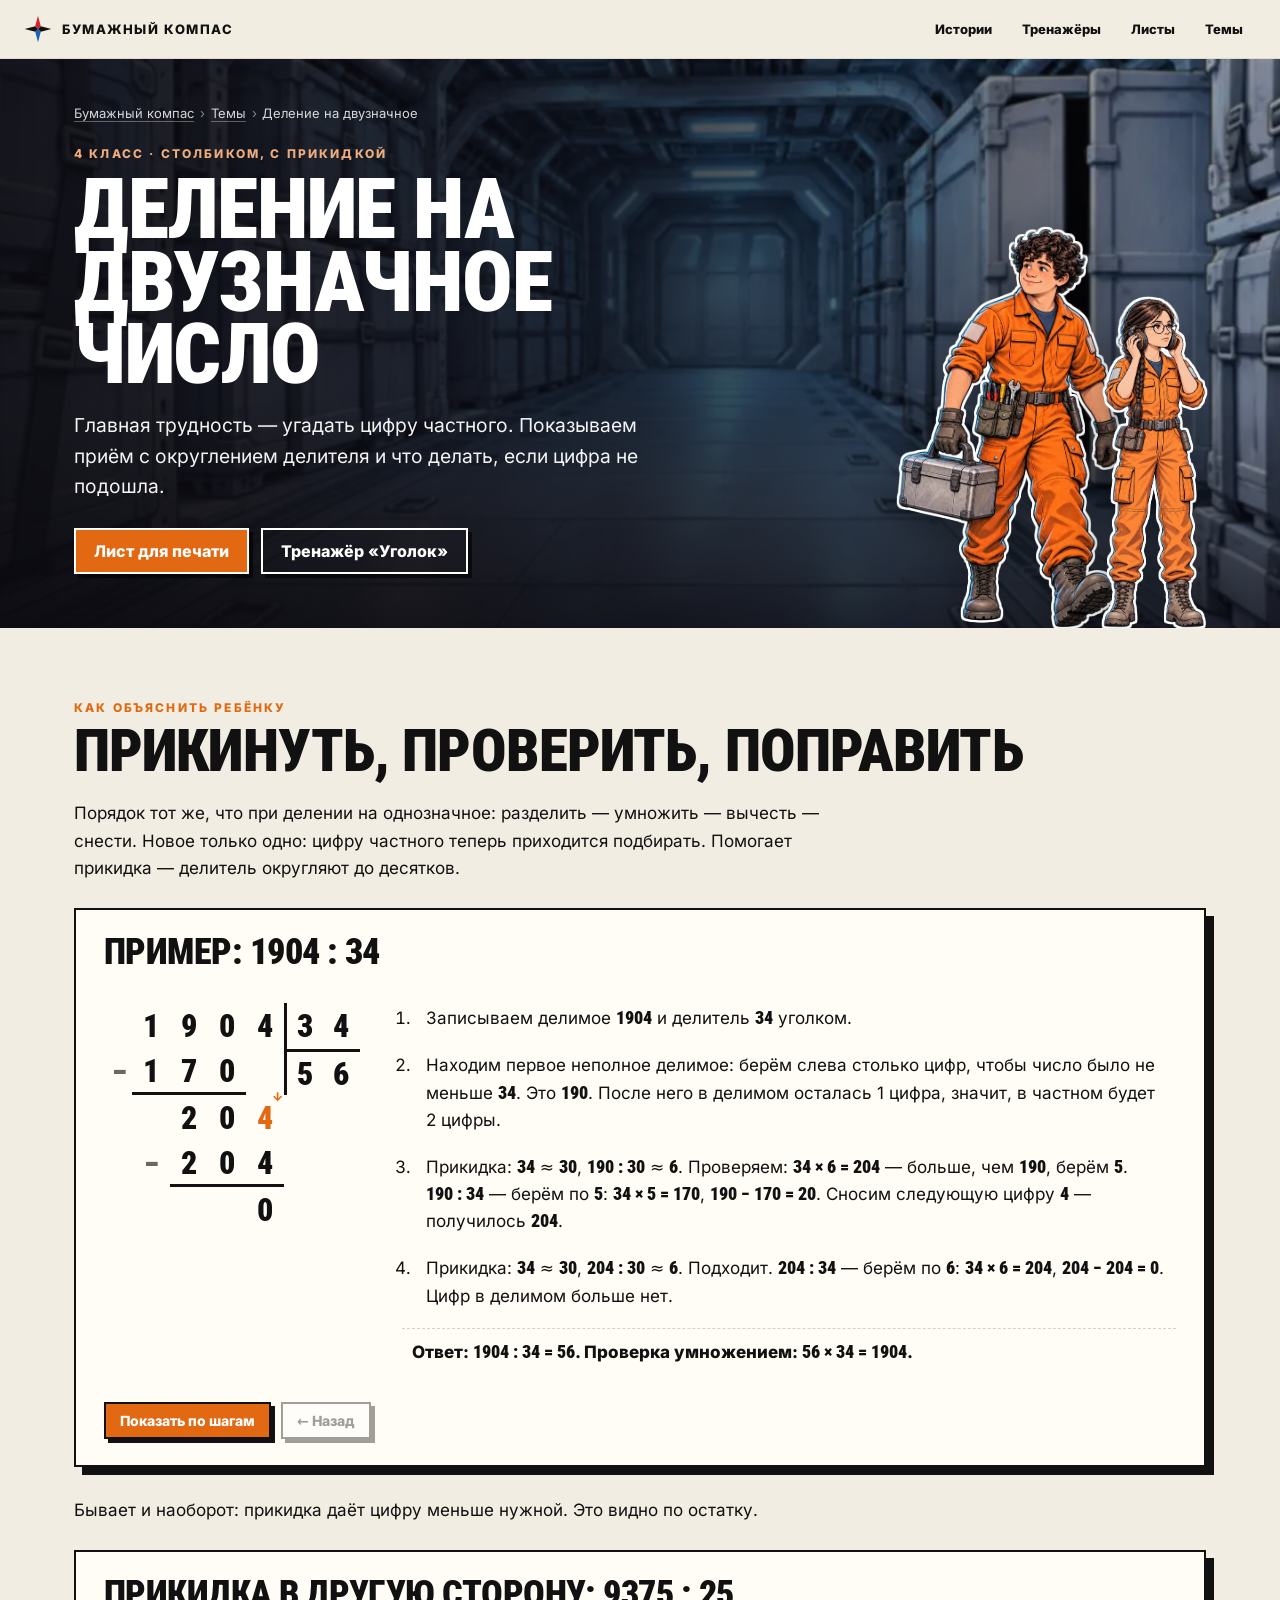
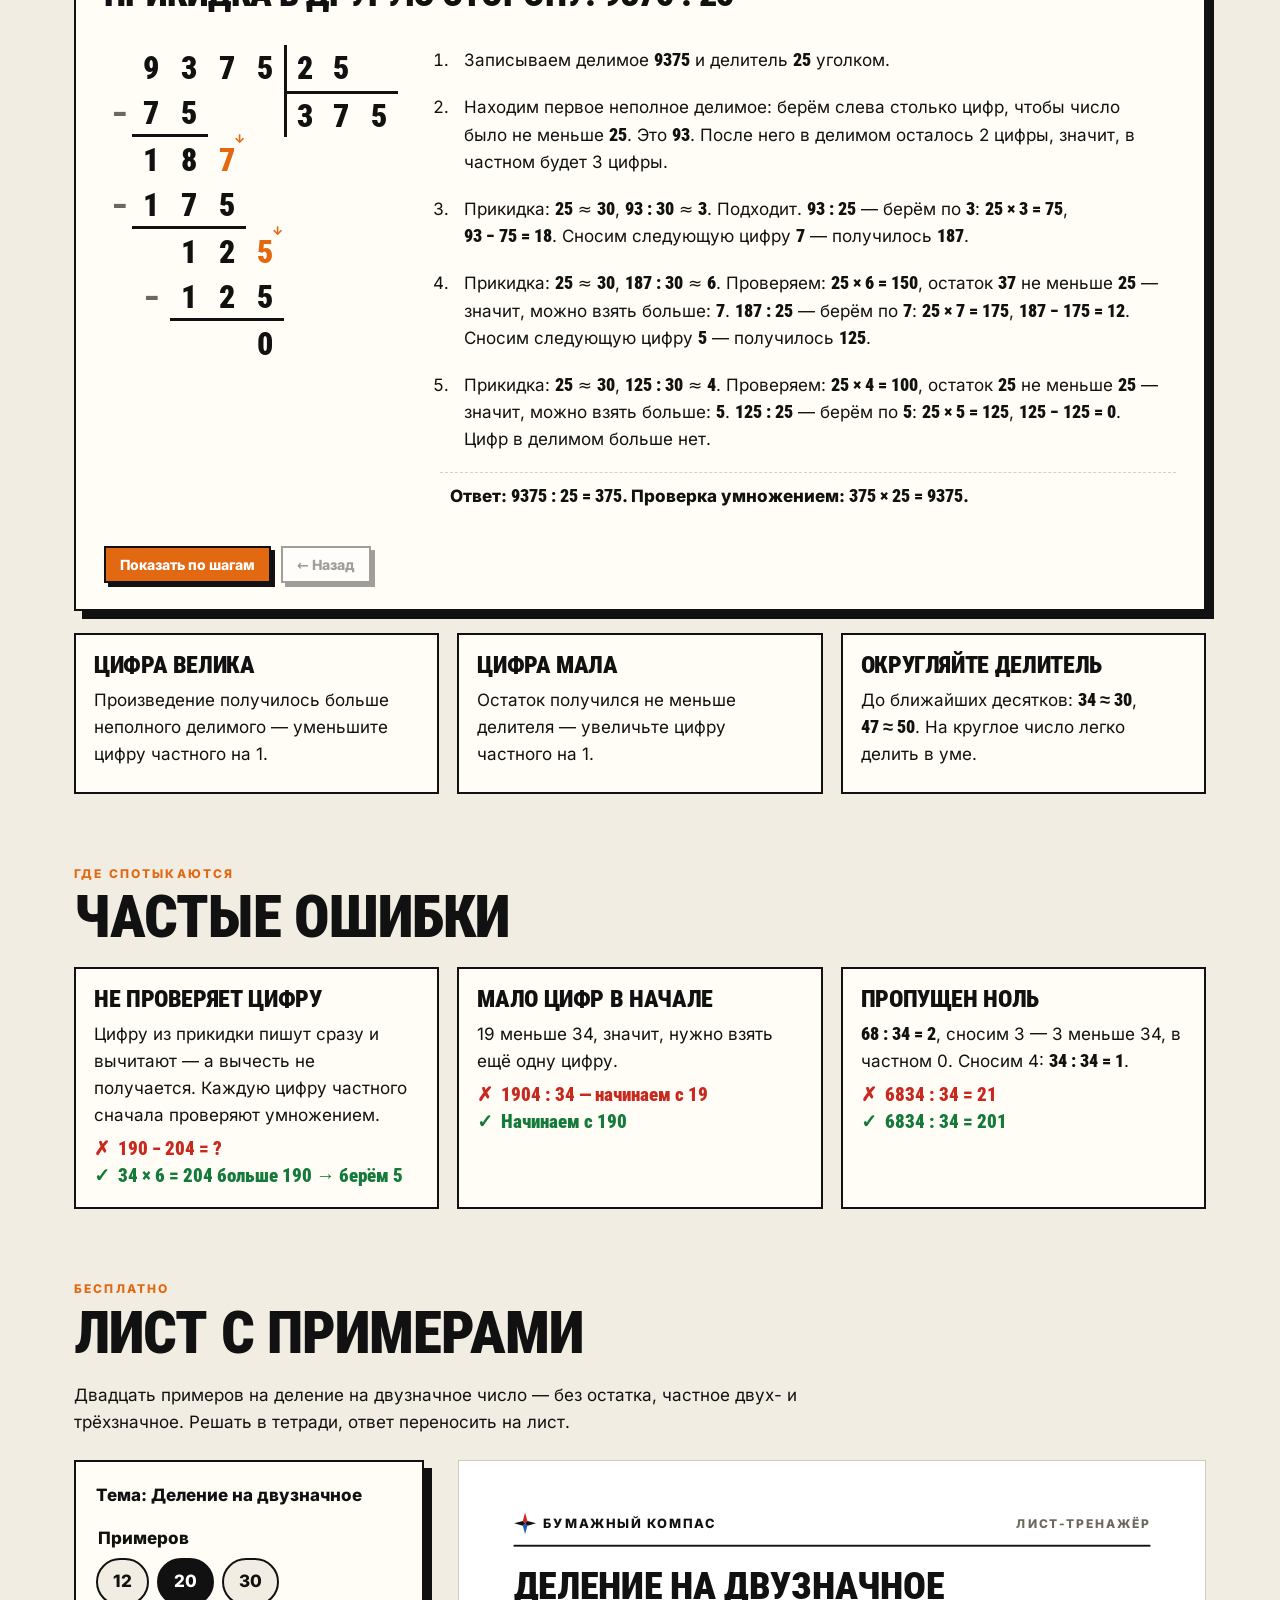
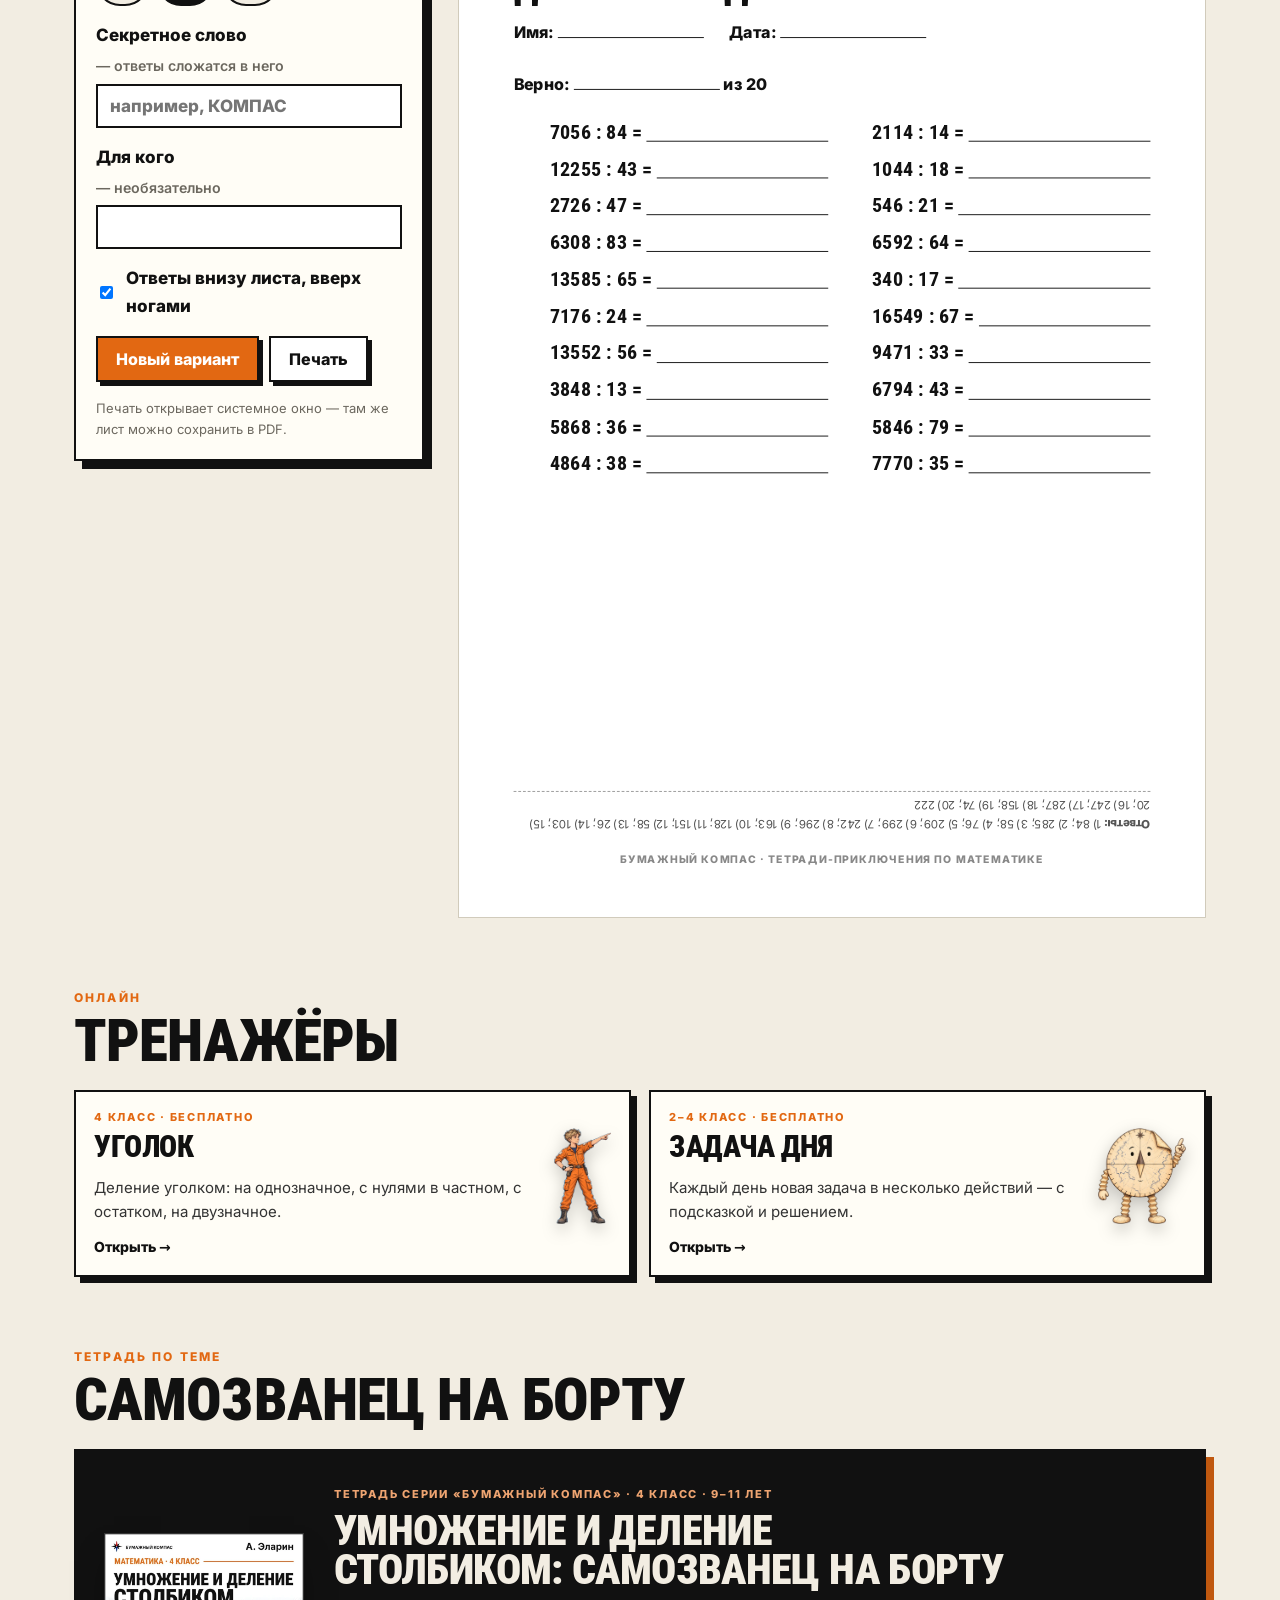
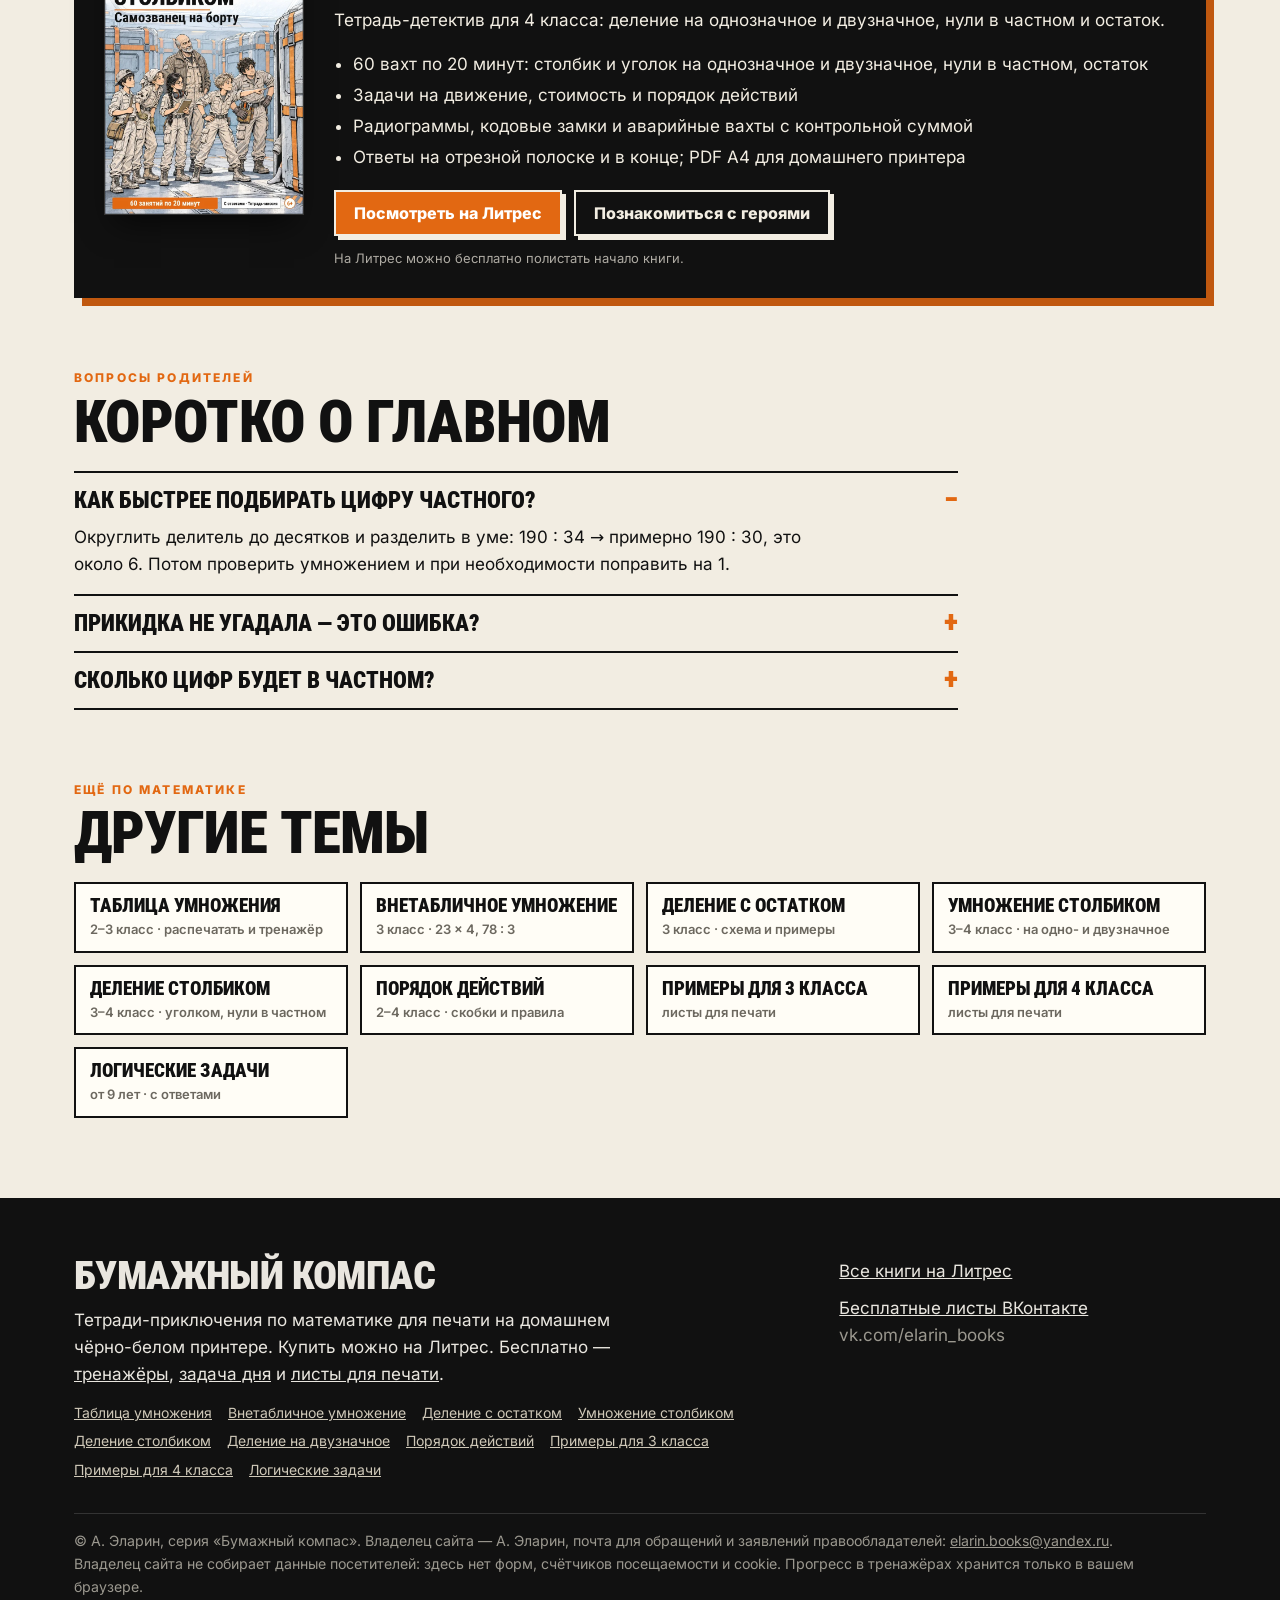
==== commit 14cd0e62: "Add files via upload" ====
--- a/delenie-na-dvuznachnoe.html
+++ b/delenie-na-dvuznachnoe.html
@@ -31,7 +31,7 @@
 </div><div class="figs" aria-hidden="true"><img src="h/tim-tools.webp" alt="" width="503" height="900"><img src="h/maya-headphones.webp" alt="" width="281" height="900"></div></div></section>
 <section class="sec" id="how"><div class="wrap"><div class="eyebrow">Как объяснить ребёнку</div><h2>Прикинуть, проверить, поправить</h2><div class="prose"><p>Порядок тот же, что при делении на однозначное: разделить — умножить — вычесть — снести. Новое только одно: цифру частного теперь приходится подбирать. Помогает прикидка — делитель округляют до десятков.</p></div><div class="example"><h3>Пример: 1904 : 34</h3><div class="colwrap vis"><div class="colgrid div" style="grid-template-columns:26px repeat(4,var(--cw)) repeat(2,var(--cw))" role="img" aria-label="1904 : 34 = 56 — запись уголком"><div class="c" style="grid-row:1;grid-column:2" data-s="0">1</div><div class="c" style="grid-row:1;grid-column:3" data-s="0">9</div><div class="c" style="grid-row:1;grid-column:4" data-s="0">0</div><div class="c" style="grid-row:1;grid-column:5" data-s="0">4</div><div class="c rb vl" style="grid-row:1;grid-column:6">3</div><div class="c rq hl vl" style="grid-row:2;grid-column:6" data-s="2">5</div><div class="c rb" style="grid-row:1;grid-column:7">4</div><div class="c rq hl" style="grid-row:2;grid-column:7" data-s="3">6</div><div class="c sg" style="grid-row:2;grid-column:1" data-s="2">−</div><div class="c ln" style="grid-row:2;grid-column:2" data-s="2">1</div><div class="c ln" style="grid-row:2;grid-column:3" data-s="2">7</div><div class="c ln" style="grid-row:2;grid-column:4" data-s="2">0</div><div class="c" style="grid-row:3;grid-column:3" data-s="2">2</div><div class="c" style="grid-row:3;grid-column:4" data-s="2">0</div><div class="c  gv" style="grid-row:3;grid-column:5" data-s="2">4</div><div class="c sg" style="grid-row:4;grid-column:2" data-s="3">−</div><div class="c ln" style="grid-row:4;grid-column:3" data-s="3">2</div><div class="c ln" style="grid-row:4;grid-column:4" data-s="3">0</div><div class="c ln" style="grid-row:4;grid-column:5" data-s="3">4</div><div class="c" style="grid-row:5;grid-column:5" data-s="3">0</div></div></div><div><ol class="steps"><li data-s="0">Записываем делимое <span class="math">1904</span> и делитель <span class="math">34</span> уголком.</li><li data-s="1">Находим первое неполное делимое: берём слева столько цифр, чтобы число было не меньше <span class="math">34</span>. Это <span class="math">190</span>. После него в делимом осталась 1 цифра, значит, в частном будет 2 цифры.</li><li data-s="2">Прикидка: <span class="math">34</span> ≈ <span class="math">30</span>, <span class="math">190 : 30</span> ≈ <span class="math">6</span>. Проверяем: <span class="math">34 × 6 = 204</span> — больше, чем <span class="math">190</span>, берём <span class="math">5</span>. <span class="math">190 : 34</span> — берём по <span class="math">5</span>: <span class="math">34 × 5 = 170</span>, <span class="math">190 − 170 = 20</span>. Сносим следующую цифру <span class="math">4</span> — получилось <span class="math">204</span>.</li><li data-s="3">Прикидка: <span class="math">34</span> ≈ <span class="math">30</span>, <span class="math">204 : 30</span> ≈ <span class="math">6</span>. Подходит. <span class="math">204 : 34</span> — берём по <span class="math">6</span>: <span class="math">34 × 6 = 204</span>, <span class="math">204 − 204 = 0</span>. Цифр в делимом больше нет.</li><li data-s="4" class="ck">Ответ: <span class="math">1904 : 34 = 56</span>. Проверка умножением: <span class="math">56 × 34 = 1904</span>.</li></ol></div><div class="stepbar" hidden><button class="btn" type="button" data-a="next">Показать по шагам</button><button class="btn ghost" type="button" data-a="prev">← Назад</button><button class="btn ghost" type="button" data-a="all" hidden>Показать всё</button><span class="cnt"></span></div></div><div class="prose" style="margin-top:30px"><p>Бывает и наоборот: прикидка даёт цифру меньше нужной. Это видно по остатку.</p></div><div class="example"><h3>Прикидка в другую сторону: 9375 : 25</h3><div class="colwrap vis"><div class="colgrid div" style="grid-template-columns:26px repeat(4,var(--cw)) repeat(3,var(--cw))" role="img" aria-label="9375 : 25 = 375 — запись уголком"><div class="c" style="grid-row:1;grid-column:2" data-s="0">9</div><div class="c" style="grid-row:1;grid-column:3" data-s="0">3</div><div class="c" style="grid-row:1;grid-column:4" data-s="0">7</div><div class="c" style="grid-row:1;grid-column:5" data-s="0">5</div><div class="c rb vl" style="grid-row:1;grid-column:6">2</div><div class="c rq hl vl" style="grid-row:2;grid-column:6" data-s="2">3</div><div class="c rb" style="grid-row:1;grid-column:7">5</div><div class="c rq hl" style="grid-row:2;grid-column:7" data-s="3">7</div><div class="c rb" style="grid-row:1;grid-column:8"></div><div class="c rq hl" style="grid-row:2;grid-column:8" data-s="4">5</div><div class="c sg" style="grid-row:2;grid-column:1" data-s="2">−</div><div class="c ln" style="grid-row:2;grid-column:2" data-s="2">7</div><div class="c ln" style="grid-row:2;grid-column:3" data-s="2">5</div><div class="c" style="grid-row:3;grid-column:2" data-s="2">1</div><div class="c" style="grid-row:3;grid-column:3" data-s="2">8</div><div class="c  gv" style="grid-row:3;grid-column:4" data-s="2">7</div><div class="c sg" style="grid-row:4;grid-column:1" data-s="3">−</div><div class="c ln" style="grid-row:4;grid-column:2" data-s="3">1</div><div class="c ln" style="grid-row:4;grid-column:3" data-s="3">7</div><div class="c ln" style="grid-row:4;grid-column:4" data-s="3">5</div><div class="c" style="grid-row:5;grid-column:3" data-s="3">1</div><div class="c" style="grid-row:5;grid-column:4" data-s="3">2</div><div class="c  gv" style="grid-row:5;grid-column:5" data-s="3">5</div><div class="c sg" style="grid-row:6;grid-column:2" data-s="4">−</div><div class="c ln" style="grid-row:6;grid-column:3" data-s="4">1</div><div class="c ln" style="grid-row:6;grid-column:4" data-s="4">2</div><div class="c ln" style="grid-row:6;grid-column:5" data-s="4">5</div><div class="c" style="grid-row:7;grid-column:5" data-s="4">0</div></div></div><div><ol class="steps"><li data-s="0">Записываем делимое <span class="math">9375</span> и делитель <span class="math">25</span> уголком.</li><li data-s="1">Находим первое неполное делимое: берём слева столько цифр, чтобы число было не меньше <span class="math">25</span>. Это <span class="math">93</span>. После него в делимом осталось 2 цифры, значит, в частном будет 3 цифры.</li><li data-s="2">Прикидка: <span class="math">25</span> ≈ <span class="math">30</span>, <span class="math">93 : 30</span> ≈ <span class="math">3</span>. Подходит. <span class="math">93 : 25</span> — берём по <span class="math">3</span>: <span class="math">25 × 3 = 75</span>, <span class="math">93 − 75 = 18</span>. Сносим следующую цифру <span class="math">7</span> — получилось <span class="math">187</span>.</li><li data-s="3">Прикидка: <span class="math">25</span> ≈ <span class="math">30</span>, <span class="math">187 : 30</span> ≈ <span class="math">6</span>. Проверяем: <span class="math">25 × 6 = 150</span>, остаток <span class="math">37</span> не меньше <span class="math">25</span> — значит, можно взять больше: <span class="math">7</span>. <span class="math">187 : 25</span> — берём по <span class="math">7</span>: <span class="math">25 × 7 = 175</span>, <span class="math">187 − 175 = 12</span>. Сносим следующую цифру <span class="math">5</span> — получилось <span class="math">125</span>.</li><li data-s="4">Прикидка: <span class="math">25</span> ≈ <span class="math">30</span>, <span class="math">125 : 30</span> ≈ <span class="math">4</span>. Проверяем: <span class="math">25 × 4 = 100</span>, остаток <span class="math">25</span> не меньше <span class="math">25</span> — значит, можно взять больше: <span class="math">5</span>. <span class="math">125 : 25</span> — берём по <span class="math">5</span>: <span class="math">25 × 5 = 125</span>, <span class="math">125 − 125 = 0</span>. Цифр в делимом больше нет.</li><li data-s="5" class="ck">Ответ: <span class="math">9375 : 25 = 375</span>. Проверка умножением: <span class="math">375 × 25 = 9375</span>.</li></ol></div><div class="stepbar" hidden><button class="btn" type="button" data-a="next">Показать по шагам</button><button class="btn ghost" type="button" data-a="prev">← Назад</button><button class="btn ghost" type="button" data-a="all" hidden>Показать всё</button><span class="cnt"></span></div></div><div class="cards"><div class="card"><h3>Цифра велика</h3><p>Произведение получилось больше неполного делимого — уменьшите цифру частного на 1.</p></div><div class="card"><h3>Цифра мала</h3><p>Остаток получился не меньше делителя — увеличьте цифру частного на 1.</p></div><div class="card"><h3>Округляйте делитель</h3><p>До ближайших десятков: <span class="math">34 ≈ 30</span>, <span class="math">47 ≈ 50</span>. На круглое число легко делить в уме.</p></div></div></div></section><section class="sec" id="mistakes"><div class="wrap"><div class="eyebrow">Где спотыкаются</div><h2>Частые ошибки</h2><div class="cards"><div class="card"><h3>Не проверяет цифру</h3><p>Цифру из прикидки пишут сразу и вычитают — а вычесть не получается. Каждую цифру частного сначала проверяют умножением.</p><div class="bad">190 − 204 = ?</div><div class="good">34 × 6 = 204 больше 190 → берём 5</div></div><div class="card"><h3>Мало цифр в начале</h3><p>19 меньше 34, значит, нужно взять ещё одну цифру.</p><div class="bad">1904 : 34 — начинаем с 19</div><div class="good">Начинаем с 190</div></div><div class="card"><h3>Пропущен ноль</h3><p><span class="math">68 : 34 = 2</span>, сносим 3 — 3 меньше 34, в частном 0. Сносим 4: <span class="math">34 : 34 = 1</span>.</p><div class="bad">6834 : 34 = 21</div><div class="good">6834 : 34 = 201</div></div></div></div></section><section class="sec" id="list"><div class="wrap"><div class="eyebrow">Бесплатно</div><h2>Лист с примерами</h2><div class="prose"><p>Двадцать примеров на деление на двузначное число — без остатка, частное двух- и трёхзначное. Решать в тетради, ответ переносить на лист.</p></div><div class="sheets sheetbox" data-topics="div2" data-topic="div2" data-n="20" data-seed="966493"><form class="ctl" onsubmit="return false"><p style="margin:0;font-weight:800">Тема: Деление на двузначное</p><fieldset><legend>Примеров</legend><div class="chips"><button type="button" data-k="12" aria-pressed="false">12</button><button type="button" data-k="20" aria-pressed="true">20</button><button type="button" data-k="30" aria-pressed="false">30</button></div></fieldset><label>Секретное слово <small>— ответы сложатся в него</small><input id="sw" maxlength="14" placeholder="например, КОМПАС" autocomplete="off"></label><label>Для кого <small>— необязательно</small><input id="sname" maxlength="30" autocomplete="off"></label><label class="ck"><input type="checkbox" id="sa" checked> Ответы внизу листа, вверх ногами</label><div class="row2"><button class="btn" type="button" id="snew">Новый вариант</button><button class="btn ghost" type="button" id="sprint">Печать</button></div><p class="small" id="snote">Печать открывает системное окно — там же лист можно сохранить в PDF.</p></form><div><p class="zoomhint">Нажмите на лист, чтобы рассмотреть его в полный размер.</p><div class="paper" style="height:1123px"><div class="sheet"><header><div class="sb"><svg viewBox="0 0 40 40" aria-hidden="true"><g transform="translate(20 20)"><polygon points="0,-19 4,-4 0,0 -4,-4" fill="#d6232a"/><polygon points="0,19 4,4 0,0 -4,4" fill="#1f5fb8"/><polygon points="19,0 4,4 0,0 4,-4" fill="#111"/><polygon points="-19,0 -4,4 0,0 -4,-4" fill="#111"/></g></svg><span>Бумажный компас</span></div><div class="sl">Лист-тренажёр</div></header><h2>Деление на двузначное</h2><div class="fill"><span>Имя: <i></i></span><span>Дата: <i></i></span><span>Верно: <i></i> из 20</span></div><ol class="ex" style="columns:2"><li><span>7056 : 84 = </span><i></i></li><li><span>12255 : 43 = </span><i></i></li><li><span>2726 : 47 = </span><i></i></li><li><span>6308 : 83 = </span><i></i></li><li><span>13585 : 65 = </span><i></i></li><li><span>7176 : 24 = </span><i></i></li><li><span>13552 : 56 = </span><i></i></li><li><span>3848 : 13 = </span><i></i></li><li><span>5868 : 36 = </span><i></i></li><li><span>4864 : 38 = </span><i></i></li><li><span>2114 : 14 = </span><i></i></li><li><span>1044 : 18 = </span><i></i></li><li><span>546 : 21 = </span><i></i></li><li><span>6592 : 64 = </span><i></i></li><li><span>340 : 17 = </span><i></i></li><li><span>16549 : 67 = </span><i></i></li><li><span>9471 : 33 = </span><i></i></li><li><span>6794 : 43 = </span><i></i></li><li><span>5846 : 79 = </span><i></i></li><li><span>7770 : 35 = </span><i></i></li></ol><div class="answers"><b>Ответы:</b> 1) 84; 2) 285; 3) 58; 4) 76; 5) 209; 6) 299; 7) 242; 8) 296; 9) 163; 10) 128; 11) 151; 12) 58; 13) 26; 14) 103; 15) 20; 16) 247; 17) 287; 18) 158; 19) 74; 20) 222</div><footer>Бумажный компас · тетради-приключения по математике</footer></div></div></div></div></div></section><section class="sec" id="train"><div class="wrap"><div class="eyebrow">Онлайн</div><h2>Тренажёры</h2><div class="tlist"><a class="tcard" href="./#train-corner" data-goal="trainer"><small>4 класс · бесплатно</small><h3>Уголок</h3><img src="h/lev-point.webp" alt="" width="531" height="900" loading="lazy" decoding="async"><p>Деление уголком: на однозначное, с нулями в частном, с остатком, на двузначное.</p><span>Открыть →</span></a><a class="tcard" href="./#daily" data-goal="trainer"><small>2–4 класс · бесплатно</small><h3>Задача дня</h3><img src="h/rumb-point.webp" alt="" width="827" height="900" loading="lazy" decoding="async"><p>Каждый день новая задача в несколько действий — с подсказкой и решением.</p><span>Открыть →</span></a></div></div></section><section class="sec" id="book"><div class="wrap"><div class="eyebrow">Тетрадь по теме</div><h2>Самозванец на борту</h2><div class="book" style="--bc:#e26812"><img src="img/cover-b3.webp" alt="Обложка: Умножение и деление столбиком: Самозванец на борту" width="700" height="990" loading="lazy" decoding="async"><div class="body"><div class="head"><small>Тетрадь серии «Бумажный компас» · 4 класс · 9–11 лет</small><h3>Умножение и деление столбиком: Самозванец на борту</h3></div><p>Тетрадь-детектив для 4 класса: деление на однозначное и двузначное, нули в частном и остаток.</p><ul><li>60 вахт по 20 минут: столбик и уголок на однозначное и двузначное, нули в частном, остаток</li><li>Задачи на движение, стоимость и порядок действий</li><li>Радиограммы, кодовые замки и аварийные вахты с контрольной суммой</li><li>Ответы на отрезной полоске и в конце; PDF A4 для домашнего принтера</li></ul><div class="btns"><a class="btn" href="https://www.litres.ru/book/a-elarin-34117204/umnozhenie-i-delenie-stolbikom-samozvanets-na-bortu-74718994/" data-goal="litres" rel="noopener">Посмотреть на Литрес</a><a class="btn ghost" href="./#story-borey">Познакомиться с героями</a></div><p class="fine">На Литрес можно бесплатно полистать начало книги.</p></div></div></div></section><section class="sec" id="faq"><div class="wrap"><div class="eyebrow">Вопросы родителей</div><h2>Коротко о главном</h2><div class="faq"><details open><summary>Как быстрее подбирать цифру частного?</summary><p>Округлить делитель до десятков и разделить в уме: 190 : 34 → примерно 190 : 30, это около 6. Потом проверить умножением и при необходимости поправить на 1.</p></details><details><summary>Прикидка не угадала — это ошибка?</summary><p>Нет, прикидка может ошибиться на единицу. Главное — проверка: если произведение больше неполного делимого, цифру уменьшают; если остаток не меньше делителя — увеличивают.</p></details><details><summary>Сколько цифр будет в частном?</summary><p>Одна за первое неполное делимое и ещё по одной за каждую оставшуюся цифру делимого. В 1904 : 34 первое неполное — 190, после него одна цифра, значит, в частном две цифры.</p></details></div></div></section><section class="sec" id="more"><div class="wrap"><div class="eyebrow">Ещё по математике</div><h2>Другие темы</h2><div class="related"><a href="tablica-umnozheniya.html">Таблица умножения<small>2–3 класс · распечатать и тренажёр</small></a><a href="vnetablichnoe-umnozhenie.html">Внетабличное умножение<small>3 класс · 23 × 4, 78 : 3</small></a><a href="delenie-s-ostatkom.html">Деление с остатком<small>3 класс · схема и примеры</small></a><a href="umnozhenie-stolbikom.html">Умножение столбиком<small>3–4 класс · на одно- и двузначное</small></a><a href="delenie-stolbikom.html">Деление столбиком<small>3–4 класс · уголком, нули в частном</small></a><a href="poryadok-dejstvij.html">Порядок действий<small>2–4 класс · скобки и правила</small></a><a href="primery-3-klass.html">Примеры для 3 класса<small>листы для печати</small></a><a href="primery-4-klass.html">Примеры для 4 класса<small>листы для печати</small></a><a href="logicheskie-zadachi.html">Логические задачи<small>от 9 лет · с ответами</small></a></div></div></section>
 </main>
-<footer class="site"><div class="wrap"><div><h3>Бумажный компас</h3><p style="max-width:34em">Тетради-приключения по математике для печати на домашнем чёрно-белом принтере. Купить можно на Литрес. Бесплатно — <a href="./#train">тренажёры</a>, <a href="./#daily">задача дня</a> и <a href="./#sheets">листы для печати</a>.</p><nav class="tl" aria-label="Темы"><a href="tablica-umnozheniya.html">Таблица умножения</a><a href="vnetablichnoe-umnozhenie.html">Внетабличное умножение</a><a href="delenie-s-ostatkom.html">Деление с остатком</a><a href="umnozhenie-stolbikom.html">Умножение столбиком</a><a href="delenie-stolbikom.html">Деление столбиком</a><a href="delenie-na-dvuznachnoe.html">Деление на двузначное</a><a href="poryadok-dejstvij.html">Порядок действий</a><a href="primery-3-klass.html">Примеры для 3 класса</a><a href="primery-4-klass.html">Примеры для 4 класса</a><a href="logicheskie-zadachi.html">Логические задачи</a></nav></div><div><p><a href="https://www.litres.ru/author/a-elarin-34117204/" data-goal="litres">Все книги на Литрес</a></p><p><a href="https://vk.com/elarin_books">Бесплатные листы ВКонтакте</a><br><span style="color:#9b988f">vk.com/elarin_books</span></p></div><small>© А. Эларин, серия «Бумажный компас»</small></div></footer>
+<footer class="site"><div class="wrap"><div><h3>Бумажный компас</h3><p style="max-width:34em">Тетради-приключения по математике для печати на домашнем чёрно-белом принтере. Купить можно на Литрес. Бесплатно — <a href="./#train">тренажёры</a>, <a href="./#daily">задача дня</a> и <a href="./#sheets">листы для печати</a>.</p><nav class="tl" aria-label="Темы"><a href="tablica-umnozheniya.html">Таблица умножения</a><a href="vnetablichnoe-umnozhenie.html">Внетабличное умножение</a><a href="delenie-s-ostatkom.html">Деление с остатком</a><a href="umnozhenie-stolbikom.html">Умножение столбиком</a><a href="delenie-stolbikom.html">Деление столбиком</a><a href="delenie-na-dvuznachnoe.html">Деление на двузначное</a><a href="poryadok-dejstvij.html">Порядок действий</a><a href="primery-3-klass.html">Примеры для 3 класса</a><a href="primery-4-klass.html">Примеры для 4 класса</a><a href="logicheskie-zadachi.html">Логические задачи</a></nav></div><div><p><a href="https://www.litres.ru/author/a-elarin-34117204/" data-goal="litres">Все книги на Литрес</a></p><p><a href="https://vk.com/elarin_books">Бесплатные листы ВКонтакте</a><br><span style="color:#9b988f">vk.com/elarin_books</span></p></div><small>© А. Эларин, серия «Бумажный компас». Владелец сайта — А. Эларин, почта для обращений и заявлений правообладателей: <a href="mailto:elarin.books@yandex.ru">elarin.books@yandex.ru</a>.<br>Владелец сайта не собирает данные посетителей: здесь нет форм, счётчиков посещаемости и cookie. Прогресс в тренажёрах хранится только в вашем браузере.</small></div></footer>
 <script src="mathcore.js"></script>
 <script src="topic.js"></script>
 </body>
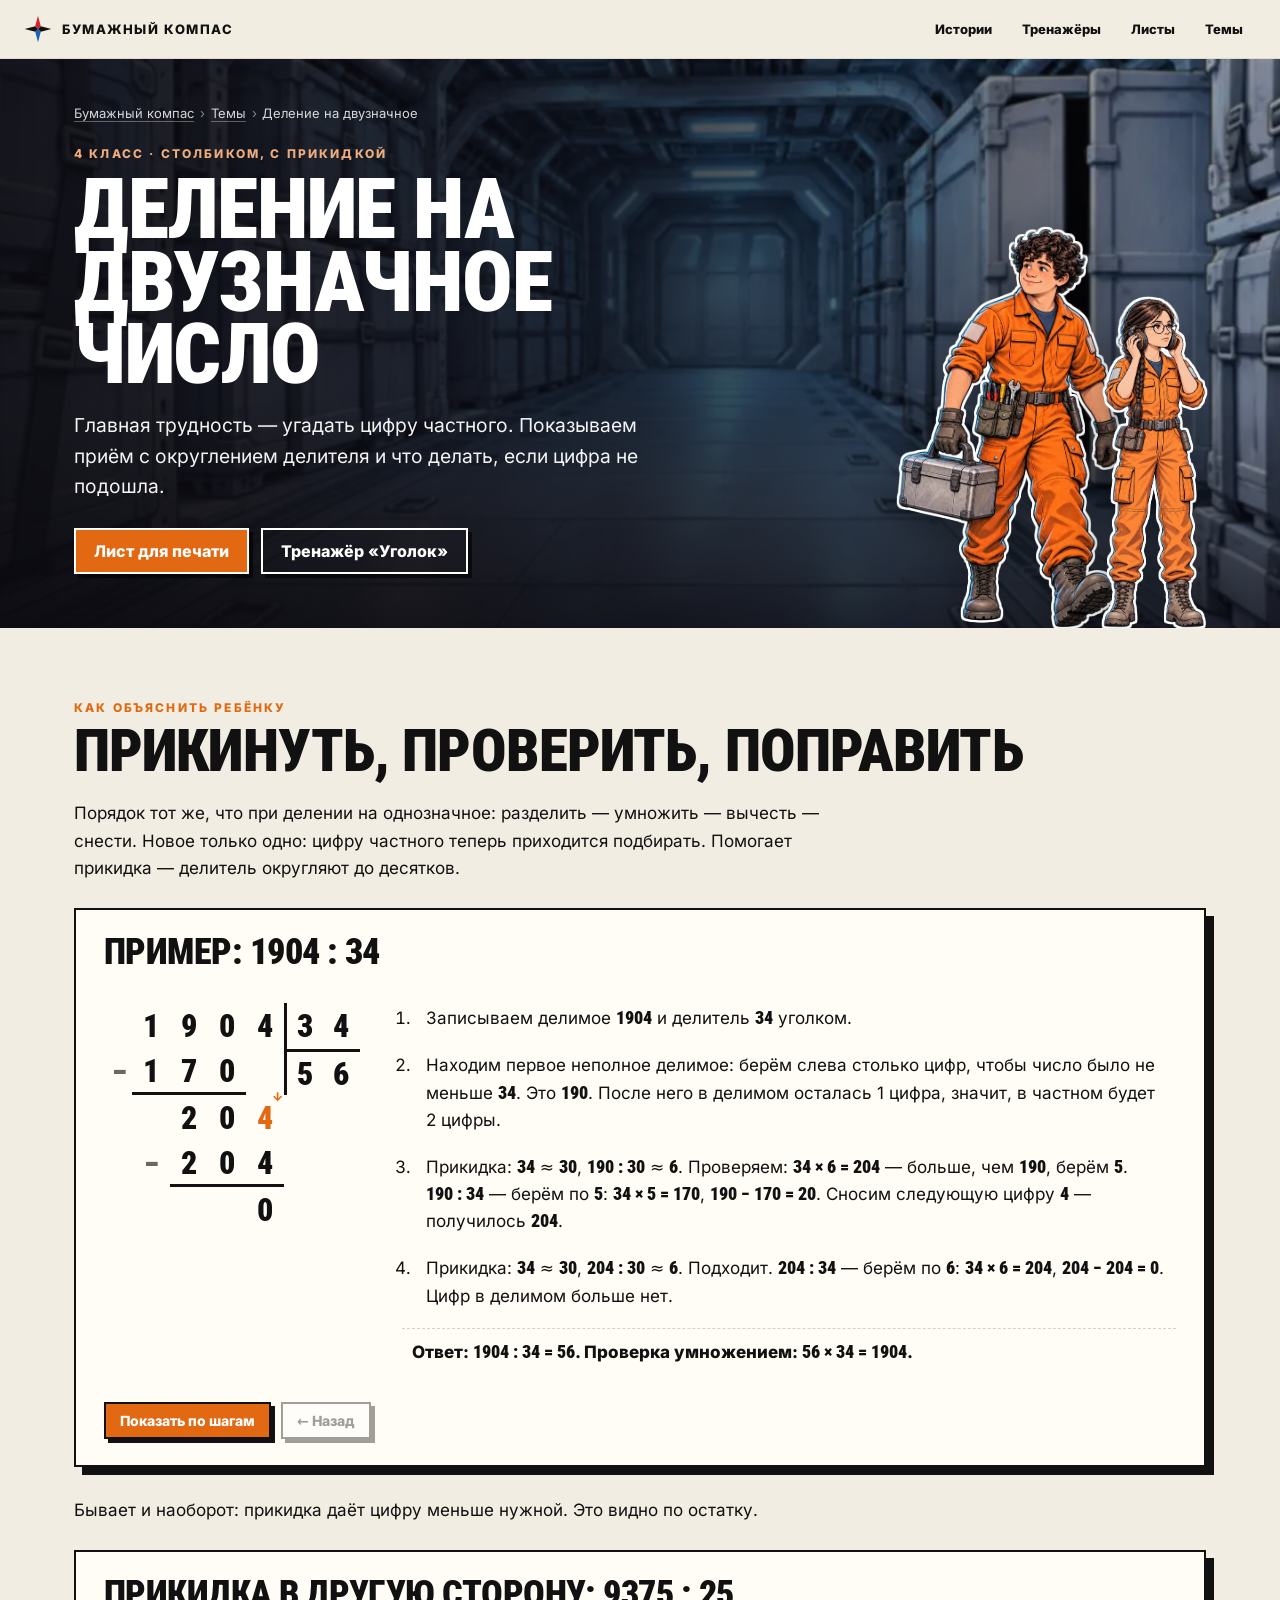
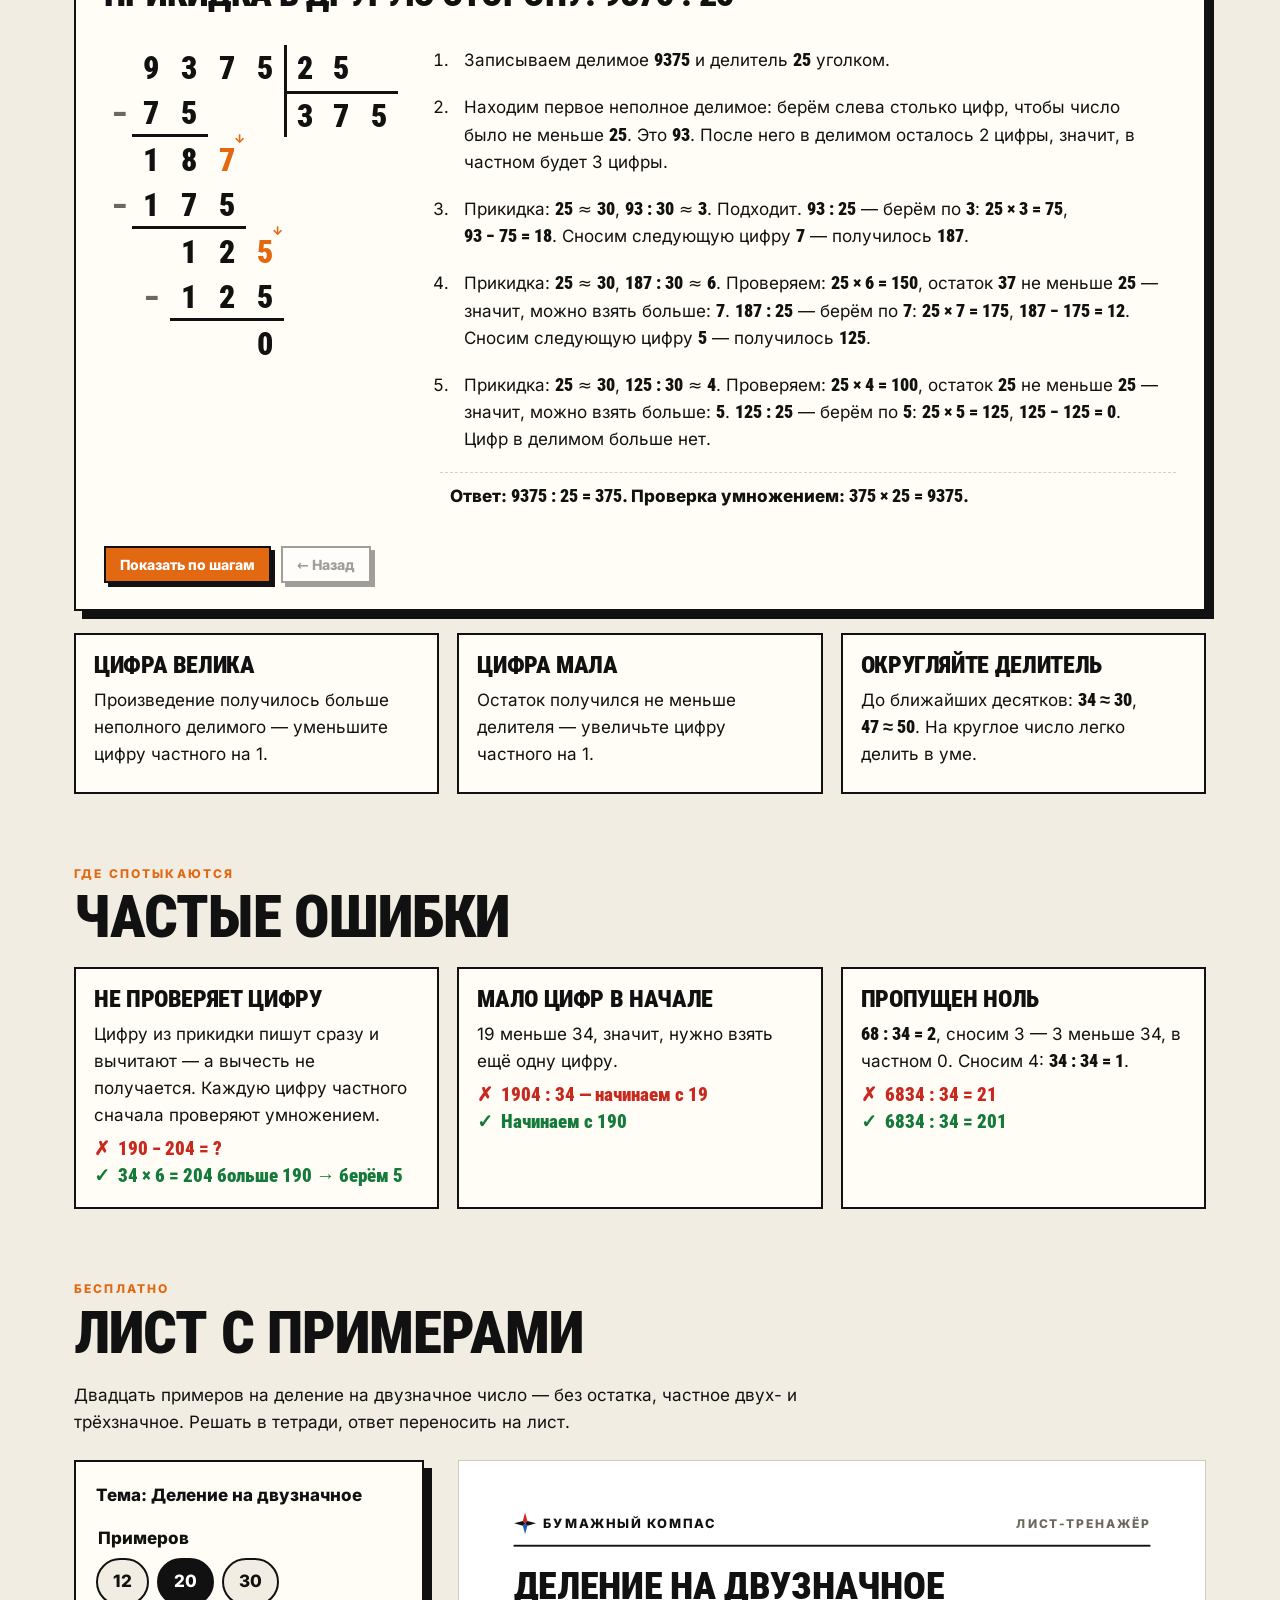
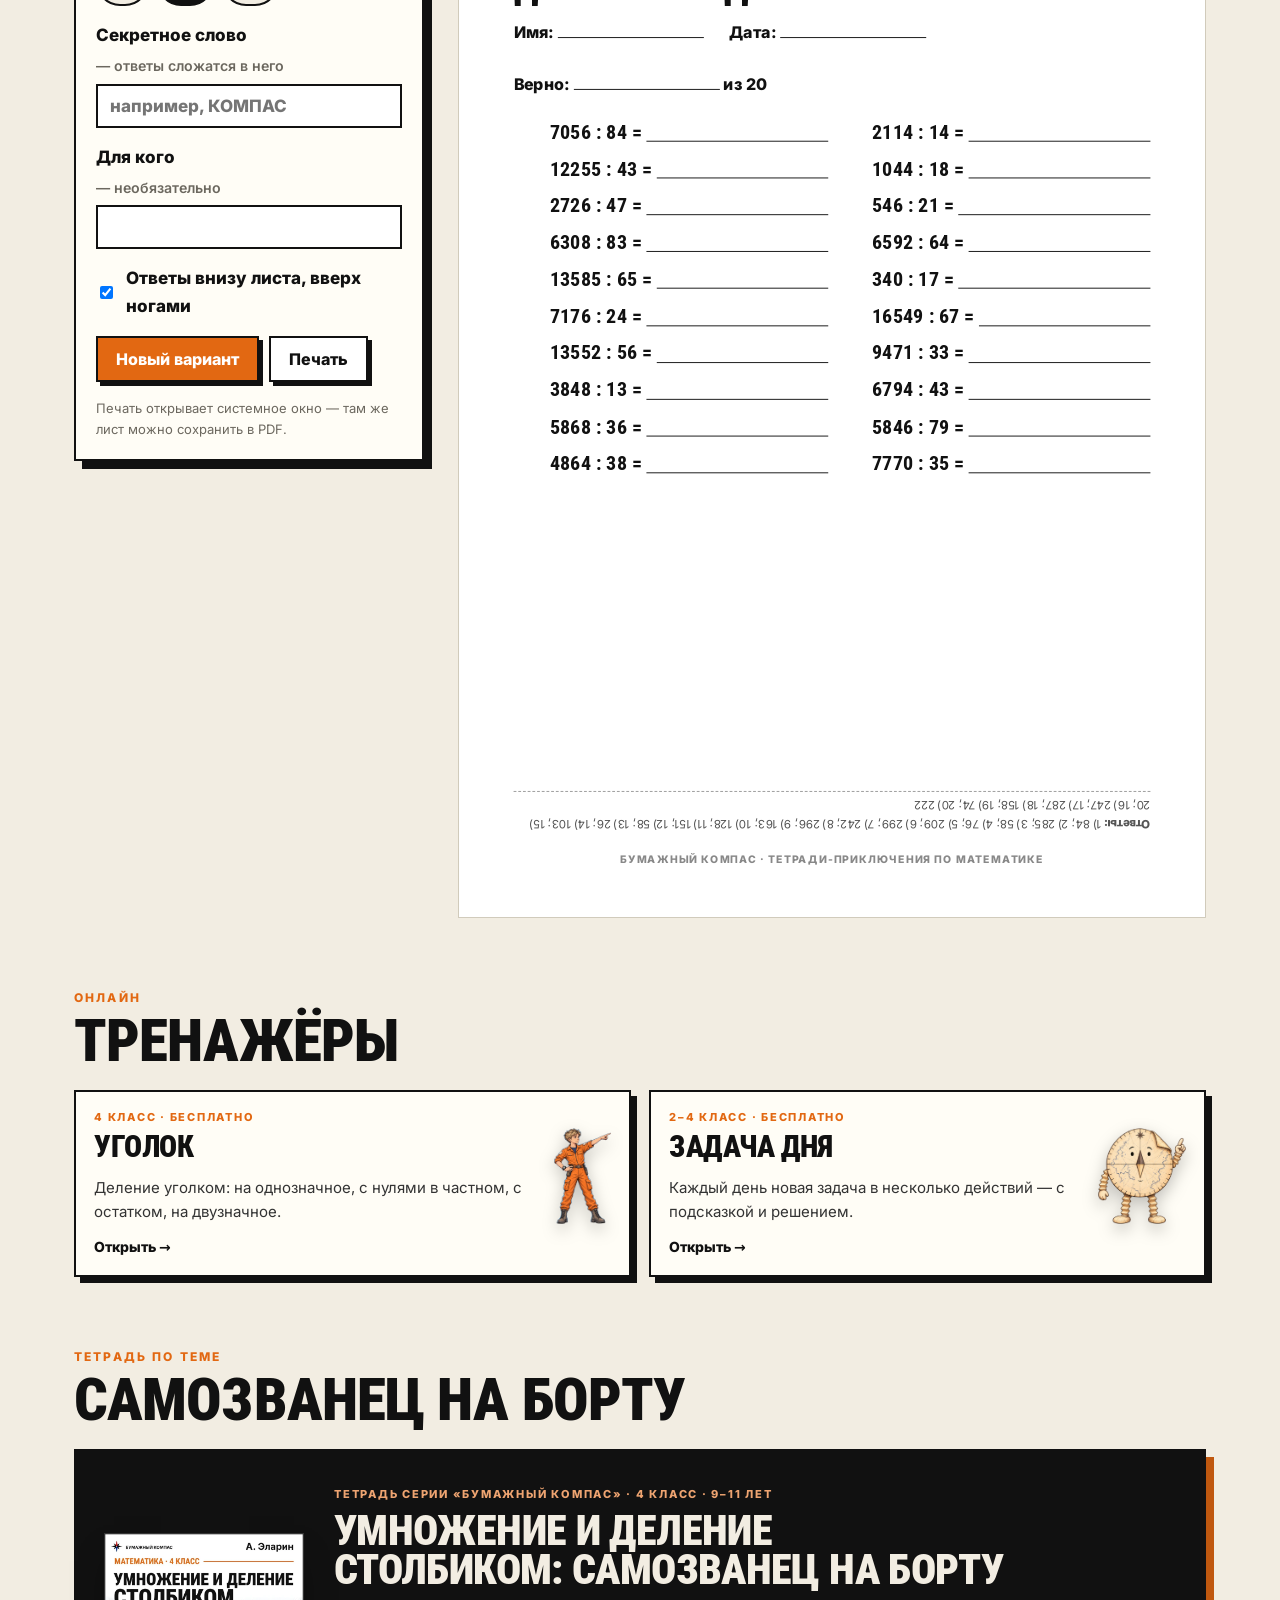
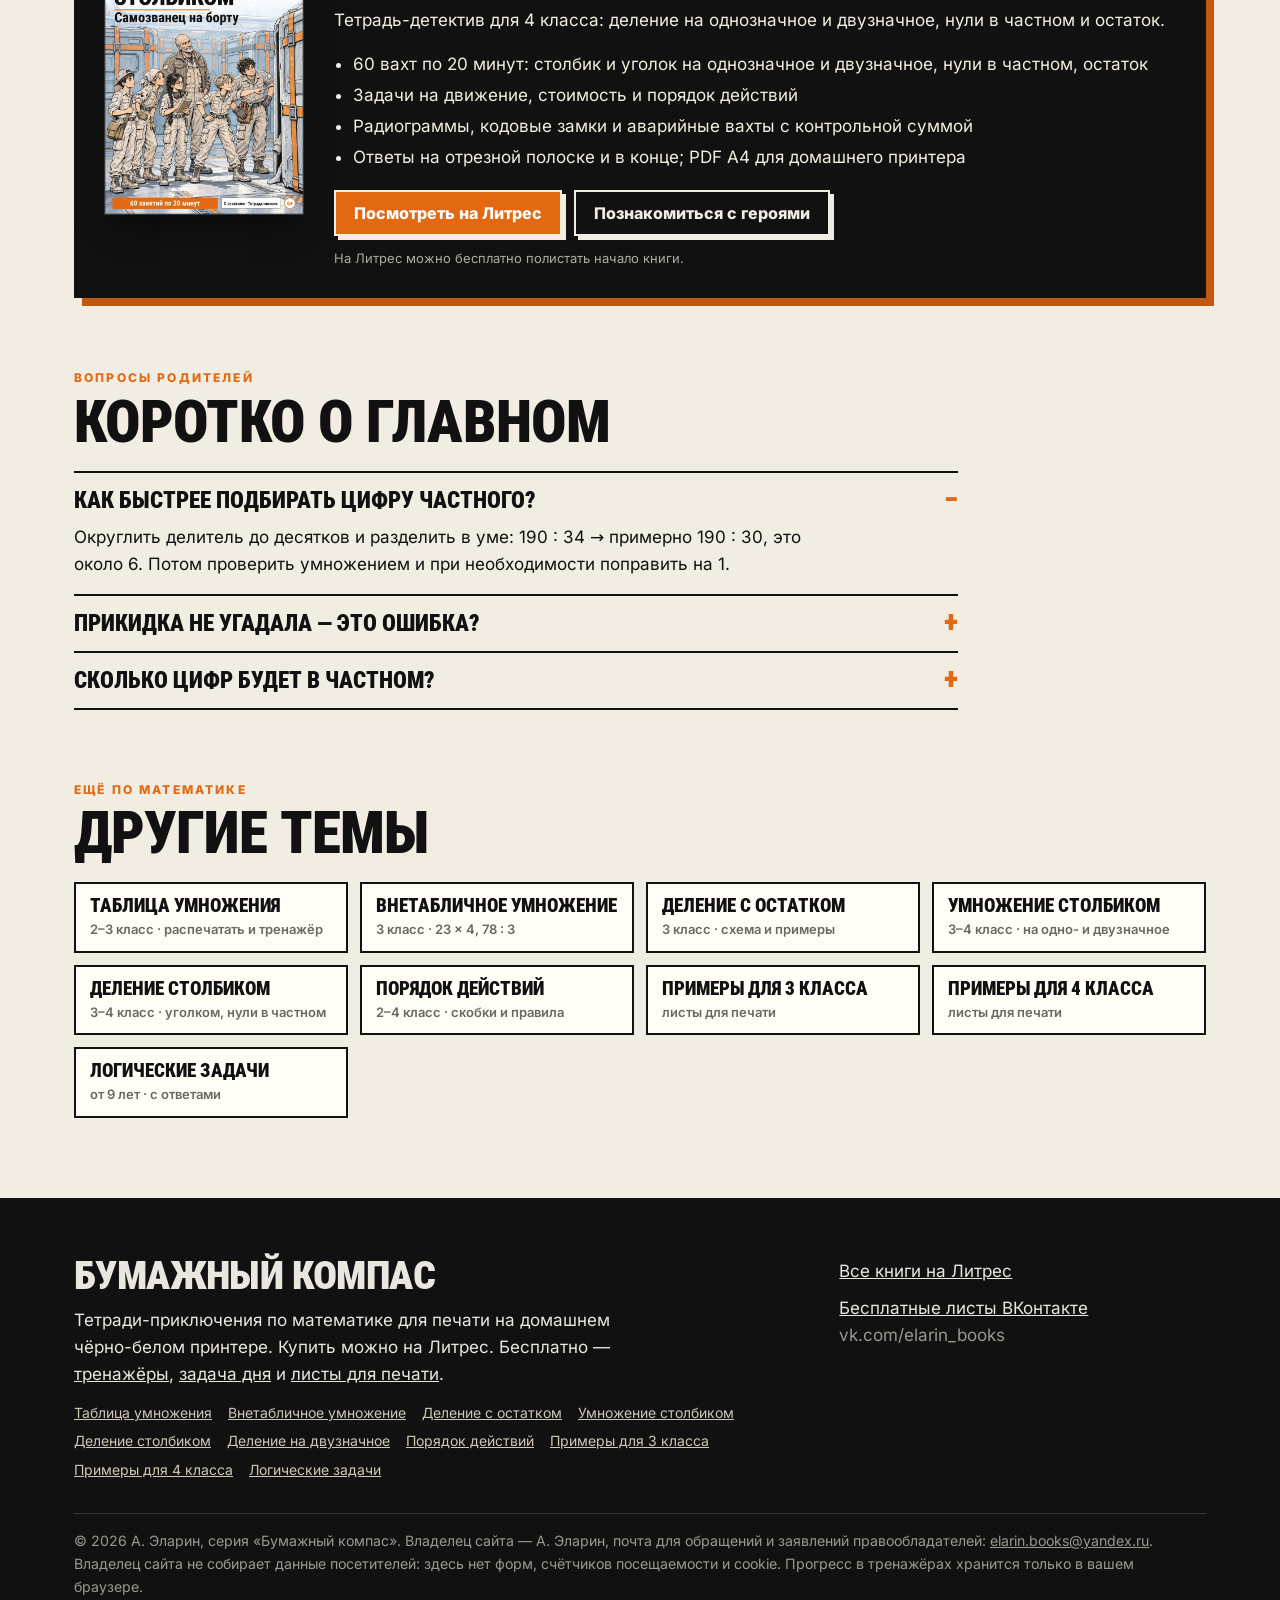
==== commit 5a0611c9: "Add files via upload" ====
--- a/delenie-na-dvuznachnoe.html
+++ b/delenie-na-dvuznachnoe.html
@@ -31,7 +31,7 @@
 </div><div class="figs" aria-hidden="true"><img src="h/tim-tools.webp" alt="" width="503" height="900"><img src="h/maya-headphones.webp" alt="" width="281" height="900"></div></div></section>
 <section class="sec" id="how"><div class="wrap"><div class="eyebrow">Как объяснить ребёнку</div><h2>Прикинуть, проверить, поправить</h2><div class="prose"><p>Порядок тот же, что при делении на однозначное: разделить — умножить — вычесть — снести. Новое только одно: цифру частного теперь приходится подбирать. Помогает прикидка — делитель округляют до десятков.</p></div><div class="example"><h3>Пример: 1904 : 34</h3><div class="colwrap vis"><div class="colgrid div" style="grid-template-columns:26px repeat(4,var(--cw)) repeat(2,var(--cw))" role="img" aria-label="1904 : 34 = 56 — запись уголком"><div class="c" style="grid-row:1;grid-column:2" data-s="0">1</div><div class="c" style="grid-row:1;grid-column:3" data-s="0">9</div><div class="c" style="grid-row:1;grid-column:4" data-s="0">0</div><div class="c" style="grid-row:1;grid-column:5" data-s="0">4</div><div class="c rb vl" style="grid-row:1;grid-column:6">3</div><div class="c rq hl vl" style="grid-row:2;grid-column:6" data-s="2">5</div><div class="c rb" style="grid-row:1;grid-column:7">4</div><div class="c rq hl" style="grid-row:2;grid-column:7" data-s="3">6</div><div class="c sg" style="grid-row:2;grid-column:1" data-s="2">−</div><div class="c ln" style="grid-row:2;grid-column:2" data-s="2">1</div><div class="c ln" style="grid-row:2;grid-column:3" data-s="2">7</div><div class="c ln" style="grid-row:2;grid-column:4" data-s="2">0</div><div class="c" style="grid-row:3;grid-column:3" data-s="2">2</div><div class="c" style="grid-row:3;grid-column:4" data-s="2">0</div><div class="c  gv" style="grid-row:3;grid-column:5" data-s="2">4</div><div class="c sg" style="grid-row:4;grid-column:2" data-s="3">−</div><div class="c ln" style="grid-row:4;grid-column:3" data-s="3">2</div><div class="c ln" style="grid-row:4;grid-column:4" data-s="3">0</div><div class="c ln" style="grid-row:4;grid-column:5" data-s="3">4</div><div class="c" style="grid-row:5;grid-column:5" data-s="3">0</div></div></div><div><ol class="steps"><li data-s="0">Записываем делимое <span class="math">1904</span> и делитель <span class="math">34</span> уголком.</li><li data-s="1">Находим первое неполное делимое: берём слева столько цифр, чтобы число было не меньше <span class="math">34</span>. Это <span class="math">190</span>. После него в делимом осталась 1 цифра, значит, в частном будет 2 цифры.</li><li data-s="2">Прикидка: <span class="math">34</span> ≈ <span class="math">30</span>, <span class="math">190 : 30</span> ≈ <span class="math">6</span>. Проверяем: <span class="math">34 × 6 = 204</span> — больше, чем <span class="math">190</span>, берём <span class="math">5</span>. <span class="math">190 : 34</span> — берём по <span class="math">5</span>: <span class="math">34 × 5 = 170</span>, <span class="math">190 − 170 = 20</span>. Сносим следующую цифру <span class="math">4</span> — получилось <span class="math">204</span>.</li><li data-s="3">Прикидка: <span class="math">34</span> ≈ <span class="math">30</span>, <span class="math">204 : 30</span> ≈ <span class="math">6</span>. Подходит. <span class="math">204 : 34</span> — берём по <span class="math">6</span>: <span class="math">34 × 6 = 204</span>, <span class="math">204 − 204 = 0</span>. Цифр в делимом больше нет.</li><li data-s="4" class="ck">Ответ: <span class="math">1904 : 34 = 56</span>. Проверка умножением: <span class="math">56 × 34 = 1904</span>.</li></ol></div><div class="stepbar" hidden><button class="btn" type="button" data-a="next">Показать по шагам</button><button class="btn ghost" type="button" data-a="prev">← Назад</button><button class="btn ghost" type="button" data-a="all" hidden>Показать всё</button><span class="cnt"></span></div></div><div class="prose" style="margin-top:30px"><p>Бывает и наоборот: прикидка даёт цифру меньше нужной. Это видно по остатку.</p></div><div class="example"><h3>Прикидка в другую сторону: 9375 : 25</h3><div class="colwrap vis"><div class="colgrid div" style="grid-template-columns:26px repeat(4,var(--cw)) repeat(3,var(--cw))" role="img" aria-label="9375 : 25 = 375 — запись уголком"><div class="c" style="grid-row:1;grid-column:2" data-s="0">9</div><div class="c" style="grid-row:1;grid-column:3" data-s="0">3</div><div class="c" style="grid-row:1;grid-column:4" data-s="0">7</div><div class="c" style="grid-row:1;grid-column:5" data-s="0">5</div><div class="c rb vl" style="grid-row:1;grid-column:6">2</div><div class="c rq hl vl" style="grid-row:2;grid-column:6" data-s="2">3</div><div class="c rb" style="grid-row:1;grid-column:7">5</div><div class="c rq hl" style="grid-row:2;grid-column:7" data-s="3">7</div><div class="c rb" style="grid-row:1;grid-column:8"></div><div class="c rq hl" style="grid-row:2;grid-column:8" data-s="4">5</div><div class="c sg" style="grid-row:2;grid-column:1" data-s="2">−</div><div class="c ln" style="grid-row:2;grid-column:2" data-s="2">7</div><div class="c ln" style="grid-row:2;grid-column:3" data-s="2">5</div><div class="c" style="grid-row:3;grid-column:2" data-s="2">1</div><div class="c" style="grid-row:3;grid-column:3" data-s="2">8</div><div class="c  gv" style="grid-row:3;grid-column:4" data-s="2">7</div><div class="c sg" style="grid-row:4;grid-column:1" data-s="3">−</div><div class="c ln" style="grid-row:4;grid-column:2" data-s="3">1</div><div class="c ln" style="grid-row:4;grid-column:3" data-s="3">7</div><div class="c ln" style="grid-row:4;grid-column:4" data-s="3">5</div><div class="c" style="grid-row:5;grid-column:3" data-s="3">1</div><div class="c" style="grid-row:5;grid-column:4" data-s="3">2</div><div class="c  gv" style="grid-row:5;grid-column:5" data-s="3">5</div><div class="c sg" style="grid-row:6;grid-column:2" data-s="4">−</div><div class="c ln" style="grid-row:6;grid-column:3" data-s="4">1</div><div class="c ln" style="grid-row:6;grid-column:4" data-s="4">2</div><div class="c ln" style="grid-row:6;grid-column:5" data-s="4">5</div><div class="c" style="grid-row:7;grid-column:5" data-s="4">0</div></div></div><div><ol class="steps"><li data-s="0">Записываем делимое <span class="math">9375</span> и делитель <span class="math">25</span> уголком.</li><li data-s="1">Находим первое неполное делимое: берём слева столько цифр, чтобы число было не меньше <span class="math">25</span>. Это <span class="math">93</span>. После него в делимом осталось 2 цифры, значит, в частном будет 3 цифры.</li><li data-s="2">Прикидка: <span class="math">25</span> ≈ <span class="math">30</span>, <span class="math">93 : 30</span> ≈ <span class="math">3</span>. Подходит. <span class="math">93 : 25</span> — берём по <span class="math">3</span>: <span class="math">25 × 3 = 75</span>, <span class="math">93 − 75 = 18</span>. Сносим следующую цифру <span class="math">7</span> — получилось <span class="math">187</span>.</li><li data-s="3">Прикидка: <span class="math">25</span> ≈ <span class="math">30</span>, <span class="math">187 : 30</span> ≈ <span class="math">6</span>. Проверяем: <span class="math">25 × 6 = 150</span>, остаток <span class="math">37</span> не меньше <span class="math">25</span> — значит, можно взять больше: <span class="math">7</span>. <span class="math">187 : 25</span> — берём по <span class="math">7</span>: <span class="math">25 × 7 = 175</span>, <span class="math">187 − 175 = 12</span>. Сносим следующую цифру <span class="math">5</span> — получилось <span class="math">125</span>.</li><li data-s="4">Прикидка: <span class="math">25</span> ≈ <span class="math">30</span>, <span class="math">125 : 30</span> ≈ <span class="math">4</span>. Проверяем: <span class="math">25 × 4 = 100</span>, остаток <span class="math">25</span> не меньше <span class="math">25</span> — значит, можно взять больше: <span class="math">5</span>. <span class="math">125 : 25</span> — берём по <span class="math">5</span>: <span class="math">25 × 5 = 125</span>, <span class="math">125 − 125 = 0</span>. Цифр в делимом больше нет.</li><li data-s="5" class="ck">Ответ: <span class="math">9375 : 25 = 375</span>. Проверка умножением: <span class="math">375 × 25 = 9375</span>.</li></ol></div><div class="stepbar" hidden><button class="btn" type="button" data-a="next">Показать по шагам</button><button class="btn ghost" type="button" data-a="prev">← Назад</button><button class="btn ghost" type="button" data-a="all" hidden>Показать всё</button><span class="cnt"></span></div></div><div class="cards"><div class="card"><h3>Цифра велика</h3><p>Произведение получилось больше неполного делимого — уменьшите цифру частного на 1.</p></div><div class="card"><h3>Цифра мала</h3><p>Остаток получился не меньше делителя — увеличьте цифру частного на 1.</p></div><div class="card"><h3>Округляйте делитель</h3><p>До ближайших десятков: <span class="math">34 ≈ 30</span>, <span class="math">47 ≈ 50</span>. На круглое число легко делить в уме.</p></div></div></div></section><section class="sec" id="mistakes"><div class="wrap"><div class="eyebrow">Где спотыкаются</div><h2>Частые ошибки</h2><div class="cards"><div class="card"><h3>Не проверяет цифру</h3><p>Цифру из прикидки пишут сразу и вычитают — а вычесть не получается. Каждую цифру частного сначала проверяют умножением.</p><div class="bad">190 − 204 = ?</div><div class="good">34 × 6 = 204 больше 190 → берём 5</div></div><div class="card"><h3>Мало цифр в начале</h3><p>19 меньше 34, значит, нужно взять ещё одну цифру.</p><div class="bad">1904 : 34 — начинаем с 19</div><div class="good">Начинаем с 190</div></div><div class="card"><h3>Пропущен ноль</h3><p><span class="math">68 : 34 = 2</span>, сносим 3 — 3 меньше 34, в частном 0. Сносим 4: <span class="math">34 : 34 = 1</span>.</p><div class="bad">6834 : 34 = 21</div><div class="good">6834 : 34 = 201</div></div></div></div></section><section class="sec" id="list"><div class="wrap"><div class="eyebrow">Бесплатно</div><h2>Лист с примерами</h2><div class="prose"><p>Двадцать примеров на деление на двузначное число — без остатка, частное двух- и трёхзначное. Решать в тетради, ответ переносить на лист.</p></div><div class="sheets sheetbox" data-topics="div2" data-topic="div2" data-n="20" data-seed="966493"><form class="ctl" onsubmit="return false"><p style="margin:0;font-weight:800">Тема: Деление на двузначное</p><fieldset><legend>Примеров</legend><div class="chips"><button type="button" data-k="12" aria-pressed="false">12</button><button type="button" data-k="20" aria-pressed="true">20</button><button type="button" data-k="30" aria-pressed="false">30</button></div></fieldset><label>Секретное слово <small>— ответы сложатся в него</small><input id="sw" maxlength="14" placeholder="например, КОМПАС" autocomplete="off"></label><label>Для кого <small>— необязательно</small><input id="sname" maxlength="30" autocomplete="off"></label><label class="ck"><input type="checkbox" id="sa" checked> Ответы внизу листа, вверх ногами</label><div class="row2"><button class="btn" type="button" id="snew">Новый вариант</button><button class="btn ghost" type="button" id="sprint">Печать</button></div><p class="small" id="snote">Печать открывает системное окно — там же лист можно сохранить в PDF.</p></form><div><p class="zoomhint">Нажмите на лист, чтобы рассмотреть его в полный размер.</p><div class="paper" style="height:1123px"><div class="sheet"><header><div class="sb"><svg viewBox="0 0 40 40" aria-hidden="true"><g transform="translate(20 20)"><polygon points="0,-19 4,-4 0,0 -4,-4" fill="#d6232a"/><polygon points="0,19 4,4 0,0 -4,4" fill="#1f5fb8"/><polygon points="19,0 4,4 0,0 4,-4" fill="#111"/><polygon points="-19,0 -4,4 0,0 -4,-4" fill="#111"/></g></svg><span>Бумажный компас</span></div><div class="sl">Лист-тренажёр</div></header><h2>Деление на двузначное</h2><div class="fill"><span>Имя: <i></i></span><span>Дата: <i></i></span><span>Верно: <i></i> из 20</span></div><ol class="ex" style="columns:2"><li><span>7056 : 84 = </span><i></i></li><li><span>12255 : 43 = </span><i></i></li><li><span>2726 : 47 = </span><i></i></li><li><span>6308 : 83 = </span><i></i></li><li><span>13585 : 65 = </span><i></i></li><li><span>7176 : 24 = </span><i></i></li><li><span>13552 : 56 = </span><i></i></li><li><span>3848 : 13 = </span><i></i></li><li><span>5868 : 36 = </span><i></i></li><li><span>4864 : 38 = </span><i></i></li><li><span>2114 : 14 = </span><i></i></li><li><span>1044 : 18 = </span><i></i></li><li><span>546 : 21 = </span><i></i></li><li><span>6592 : 64 = </span><i></i></li><li><span>340 : 17 = </span><i></i></li><li><span>16549 : 67 = </span><i></i></li><li><span>9471 : 33 = </span><i></i></li><li><span>6794 : 43 = </span><i></i></li><li><span>5846 : 79 = </span><i></i></li><li><span>7770 : 35 = </span><i></i></li></ol><div class="answers"><b>Ответы:</b> 1) 84; 2) 285; 3) 58; 4) 76; 5) 209; 6) 299; 7) 242; 8) 296; 9) 163; 10) 128; 11) 151; 12) 58; 13) 26; 14) 103; 15) 20; 16) 247; 17) 287; 18) 158; 19) 74; 20) 222</div><footer>Бумажный компас · тетради-приключения по математике</footer></div></div></div></div></div></section><section class="sec" id="train"><div class="wrap"><div class="eyebrow">Онлайн</div><h2>Тренажёры</h2><div class="tlist"><a class="tcard" href="./#train-corner" data-goal="trainer"><small>4 класс · бесплатно</small><h3>Уголок</h3><img src="h/lev-point.webp" alt="" width="531" height="900" loading="lazy" decoding="async"><p>Деление уголком: на однозначное, с нулями в частном, с остатком, на двузначное.</p><span>Открыть →</span></a><a class="tcard" href="./#daily" data-goal="trainer"><small>2–4 класс · бесплатно</small><h3>Задача дня</h3><img src="h/rumb-point.webp" alt="" width="827" height="900" loading="lazy" decoding="async"><p>Каждый день новая задача в несколько действий — с подсказкой и решением.</p><span>Открыть →</span></a></div></div></section><section class="sec" id="book"><div class="wrap"><div class="eyebrow">Тетрадь по теме</div><h2>Самозванец на борту</h2><div class="book" style="--bc:#e26812"><img src="img/cover-b3.webp" alt="Обложка: Умножение и деление столбиком: Самозванец на борту" width="700" height="990" loading="lazy" decoding="async"><div class="body"><div class="head"><small>Тетрадь серии «Бумажный компас» · 4 класс · 9–11 лет</small><h3>Умножение и деление столбиком: Самозванец на борту</h3></div><p>Тетрадь-детектив для 4 класса: деление на однозначное и двузначное, нули в частном и остаток.</p><ul><li>60 вахт по 20 минут: столбик и уголок на однозначное и двузначное, нули в частном, остаток</li><li>Задачи на движение, стоимость и порядок действий</li><li>Радиограммы, кодовые замки и аварийные вахты с контрольной суммой</li><li>Ответы на отрезной полоске и в конце; PDF A4 для домашнего принтера</li></ul><div class="btns"><a class="btn" href="https://www.litres.ru/book/a-elarin-34117204/umnozhenie-i-delenie-stolbikom-samozvanets-na-bortu-74718994/" data-goal="litres" rel="noopener">Посмотреть на Литрес</a><a class="btn ghost" href="./#story-borey">Познакомиться с героями</a></div><p class="fine">На Литрес можно бесплатно полистать начало книги.</p></div></div></div></section><section class="sec" id="faq"><div class="wrap"><div class="eyebrow">Вопросы родителей</div><h2>Коротко о главном</h2><div class="faq"><details open><summary>Как быстрее подбирать цифру частного?</summary><p>Округлить делитель до десятков и разделить в уме: 190 : 34 → примерно 190 : 30, это около 6. Потом проверить умножением и при необходимости поправить на 1.</p></details><details><summary>Прикидка не угадала — это ошибка?</summary><p>Нет, прикидка может ошибиться на единицу. Главное — проверка: если произведение больше неполного делимого, цифру уменьшают; если остаток не меньше делителя — увеличивают.</p></details><details><summary>Сколько цифр будет в частном?</summary><p>Одна за первое неполное делимое и ещё по одной за каждую оставшуюся цифру делимого. В 1904 : 34 первое неполное — 190, после него одна цифра, значит, в частном две цифры.</p></details></div></div></section><section class="sec" id="more"><div class="wrap"><div class="eyebrow">Ещё по математике</div><h2>Другие темы</h2><div class="related"><a href="tablica-umnozheniya.html">Таблица умножения<small>2–3 класс · распечатать и тренажёр</small></a><a href="vnetablichnoe-umnozhenie.html">Внетабличное умножение<small>3 класс · 23 × 4, 78 : 3</small></a><a href="delenie-s-ostatkom.html">Деление с остатком<small>3 класс · схема и примеры</small></a><a href="umnozhenie-stolbikom.html">Умножение столбиком<small>3–4 класс · на одно- и двузначное</small></a><a href="delenie-stolbikom.html">Деление столбиком<small>3–4 класс · уголком, нули в частном</small></a><a href="poryadok-dejstvij.html">Порядок действий<small>2–4 класс · скобки и правила</small></a><a href="primery-3-klass.html">Примеры для 3 класса<small>листы для печати</small></a><a href="primery-4-klass.html">Примеры для 4 класса<small>листы для печати</small></a><a href="logicheskie-zadachi.html">Логические задачи<small>от 9 лет · с ответами</small></a></div></div></section>
 </main>
-<footer class="site"><div class="wrap"><div><h3>Бумажный компас</h3><p style="max-width:34em">Тетради-приключения по математике для печати на домашнем чёрно-белом принтере. Купить можно на Литрес. Бесплатно — <a href="./#train">тренажёры</a>, <a href="./#daily">задача дня</a> и <a href="./#sheets">листы для печати</a>.</p><nav class="tl" aria-label="Темы"><a href="tablica-umnozheniya.html">Таблица умножения</a><a href="vnetablichnoe-umnozhenie.html">Внетабличное умножение</a><a href="delenie-s-ostatkom.html">Деление с остатком</a><a href="umnozhenie-stolbikom.html">Умножение столбиком</a><a href="delenie-stolbikom.html">Деление столбиком</a><a href="delenie-na-dvuznachnoe.html">Деление на двузначное</a><a href="poryadok-dejstvij.html">Порядок действий</a><a href="primery-3-klass.html">Примеры для 3 класса</a><a href="primery-4-klass.html">Примеры для 4 класса</a><a href="logicheskie-zadachi.html">Логические задачи</a></nav></div><div><p><a href="https://www.litres.ru/author/a-elarin-34117204/" data-goal="litres">Все книги на Литрес</a></p><p><a href="https://vk.com/elarin_books">Бесплатные листы ВКонтакте</a><br><span style="color:#9b988f">vk.com/elarin_books</span></p></div><small>© А. Эларин, серия «Бумажный компас». Владелец сайта — А. Эларин, почта для обращений и заявлений правообладателей: <a href="mailto:elarin.books@yandex.ru">elarin.books@yandex.ru</a>.<br>Владелец сайта не собирает данные посетителей: здесь нет форм, счётчиков посещаемости и cookie. Прогресс в тренажёрах хранится только в вашем браузере.</small></div></footer>
+<footer class="site"><div class="wrap"><div><h3>Бумажный компас</h3><p style="max-width:34em">Тетради-приключения по математике для печати на домашнем чёрно-белом принтере. Купить можно на Литрес. Бесплатно — <a href="./#train">тренажёры</a>, <a href="./#daily">задача дня</a> и <a href="./#sheets">листы для печати</a>.</p><nav class="tl" aria-label="Темы"><a href="tablica-umnozheniya.html">Таблица умножения</a><a href="vnetablichnoe-umnozhenie.html">Внетабличное умножение</a><a href="delenie-s-ostatkom.html">Деление с остатком</a><a href="umnozhenie-stolbikom.html">Умножение столбиком</a><a href="delenie-stolbikom.html">Деление столбиком</a><a href="delenie-na-dvuznachnoe.html">Деление на двузначное</a><a href="poryadok-dejstvij.html">Порядок действий</a><a href="primery-3-klass.html">Примеры для 3 класса</a><a href="primery-4-klass.html">Примеры для 4 класса</a><a href="logicheskie-zadachi.html">Логические задачи</a></nav></div><div><p><a href="https://www.litres.ru/author/a-elarin-34117204/" data-goal="litres">Все книги на Литрес</a></p><p><a href="https://vk.com/elarin_books">Бесплатные листы ВКонтакте</a><br><span style="color:#9b988f">vk.com/elarin_books</span></p></div><small>© 2026 А. Эларин, серия «Бумажный компас». Владелец сайта — А. Эларин, почта для обращений и заявлений правообладателей: <a href="mailto:elarin.books@yandex.ru">elarin.books@yandex.ru</a>.<br>Владелец сайта не собирает данные посетителей: здесь нет форм, счётчиков посещаемости и cookie. Прогресс в тренажёрах хранится только в вашем браузере.</small></div></footer>
 <script src="mathcore.js"></script>
 <script src="topic.js"></script>
 </body>
--- a/topic.css
+++ b/topic.css
@@ -288,3 +288,13 @@
  .printing.tcols{grid-template-columns:repeat(4,1fr)}
 }
 @media (max-width:560px){.puz{padding:16px 14px}.puz table{width:100%;table-layout:fixed;font-size:14px}.puz th,.puz td{min-width:0;padding:6px 3px}.puz th:first-child{width:26%}}
+
+/* кнопка «Наверх»: пеликан машет крыльями, пока страница листается */
+.totop{position:fixed;right:18px;bottom:18px;z-index:60;display:flex;flex-direction:column;align-items:center;gap:1px;padding:6px 8px 7px;background:#f2ede2;color:#111;border:2.5px solid #111;box-shadow:4px 4px 0 #111;font:800 11px/1 Inter,Arial,sans-serif;letter-spacing:.12em;text-transform:uppercase;cursor:pointer;opacity:0;visibility:hidden;transform:translateY(16px);transition:opacity .25s,transform .25s,box-shadow .12s,visibility 0s .25s}
+.totop.on{opacity:1;visibility:visible;transform:none;transition:opacity .25s,transform .25s,box-shadow .12s,visibility 0s}
+.totop img{width:72px;height:auto;display:block}
+.totop.on:hover{transform:translate(-2px,-2px);box-shadow:6px 6px 0 #111}
+.totop.on:active{transform:translate(2px,2px);box-shadow:2px 2px 0 #111}
+.totop:focus-visible{outline:3px solid #1f5fb8;outline-offset:3px}
+@media (max-width:640px){.totop{right:10px;bottom:10px;padding:3px 4px;border-width:2px;box-shadow:3px 3px 0 #111}.totop img{width:44px}.totop span{display:none}}
+@media print{.totop{display:none!important}}
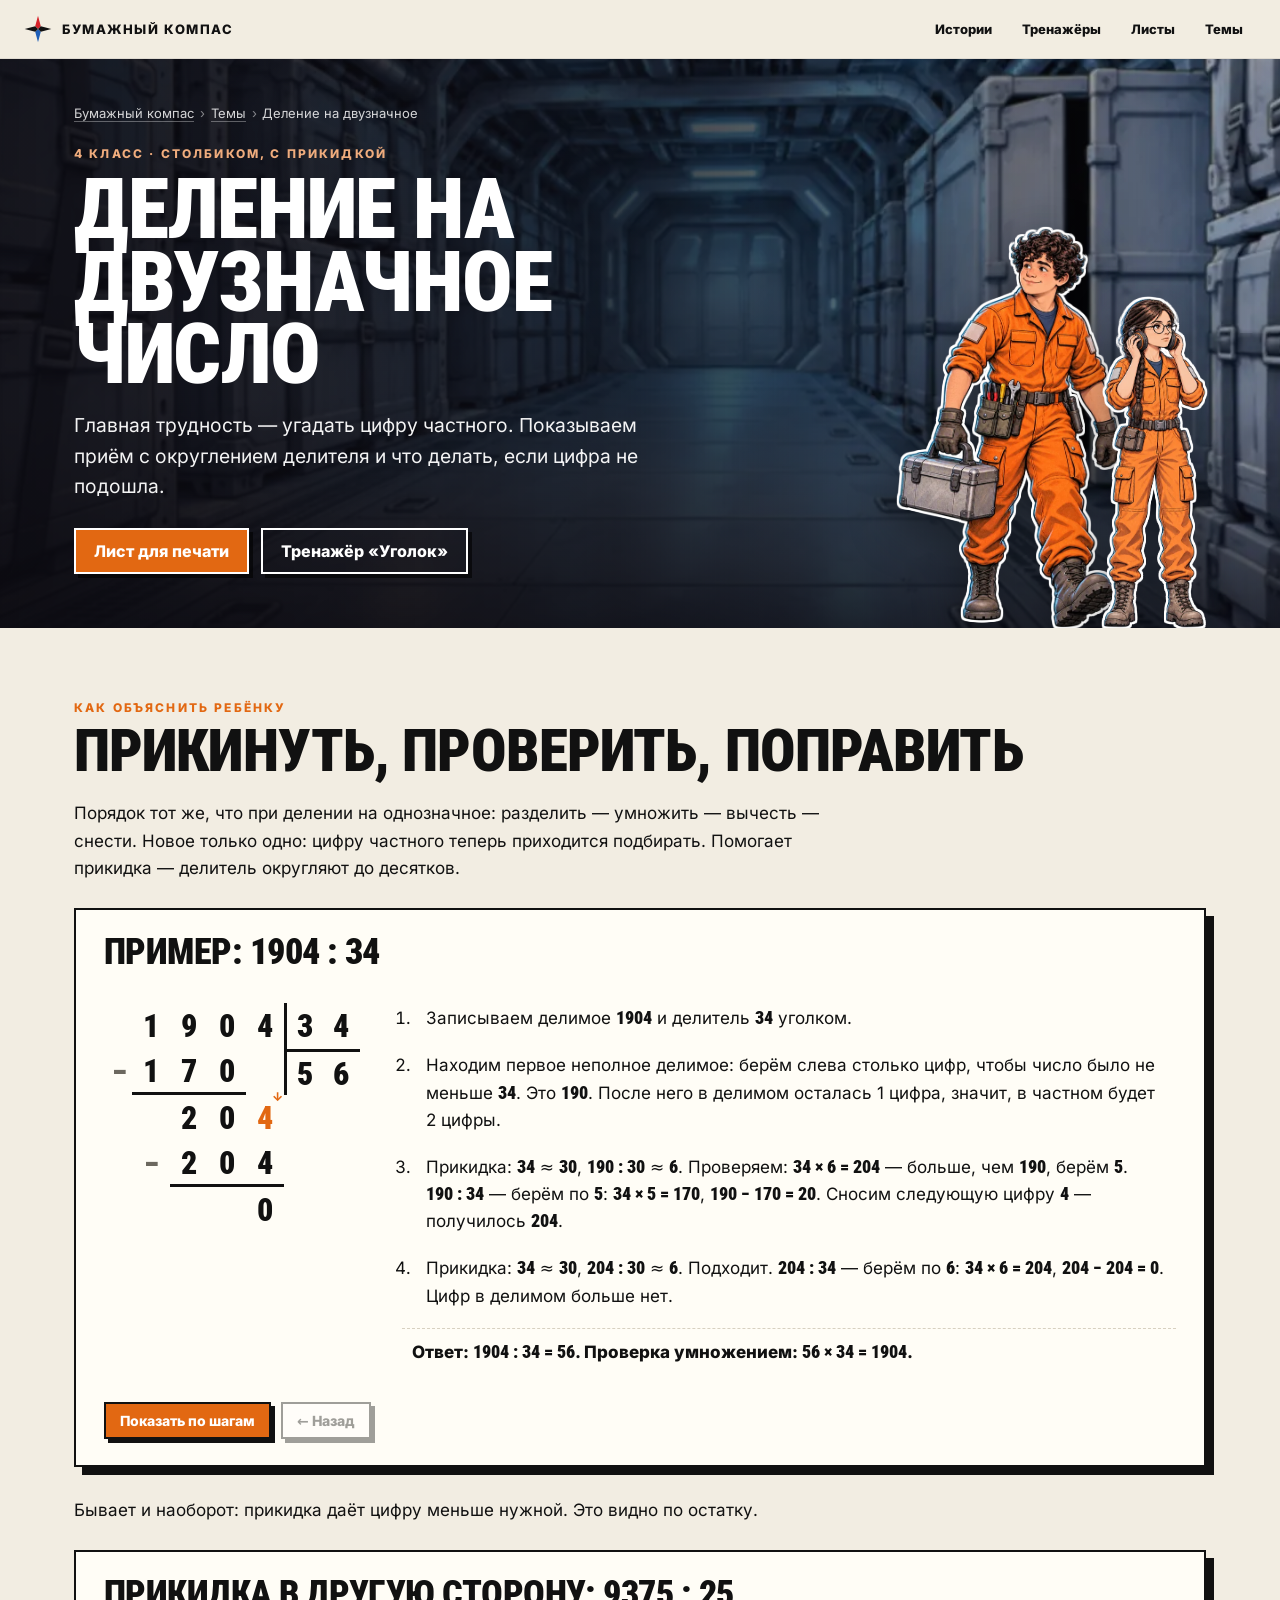
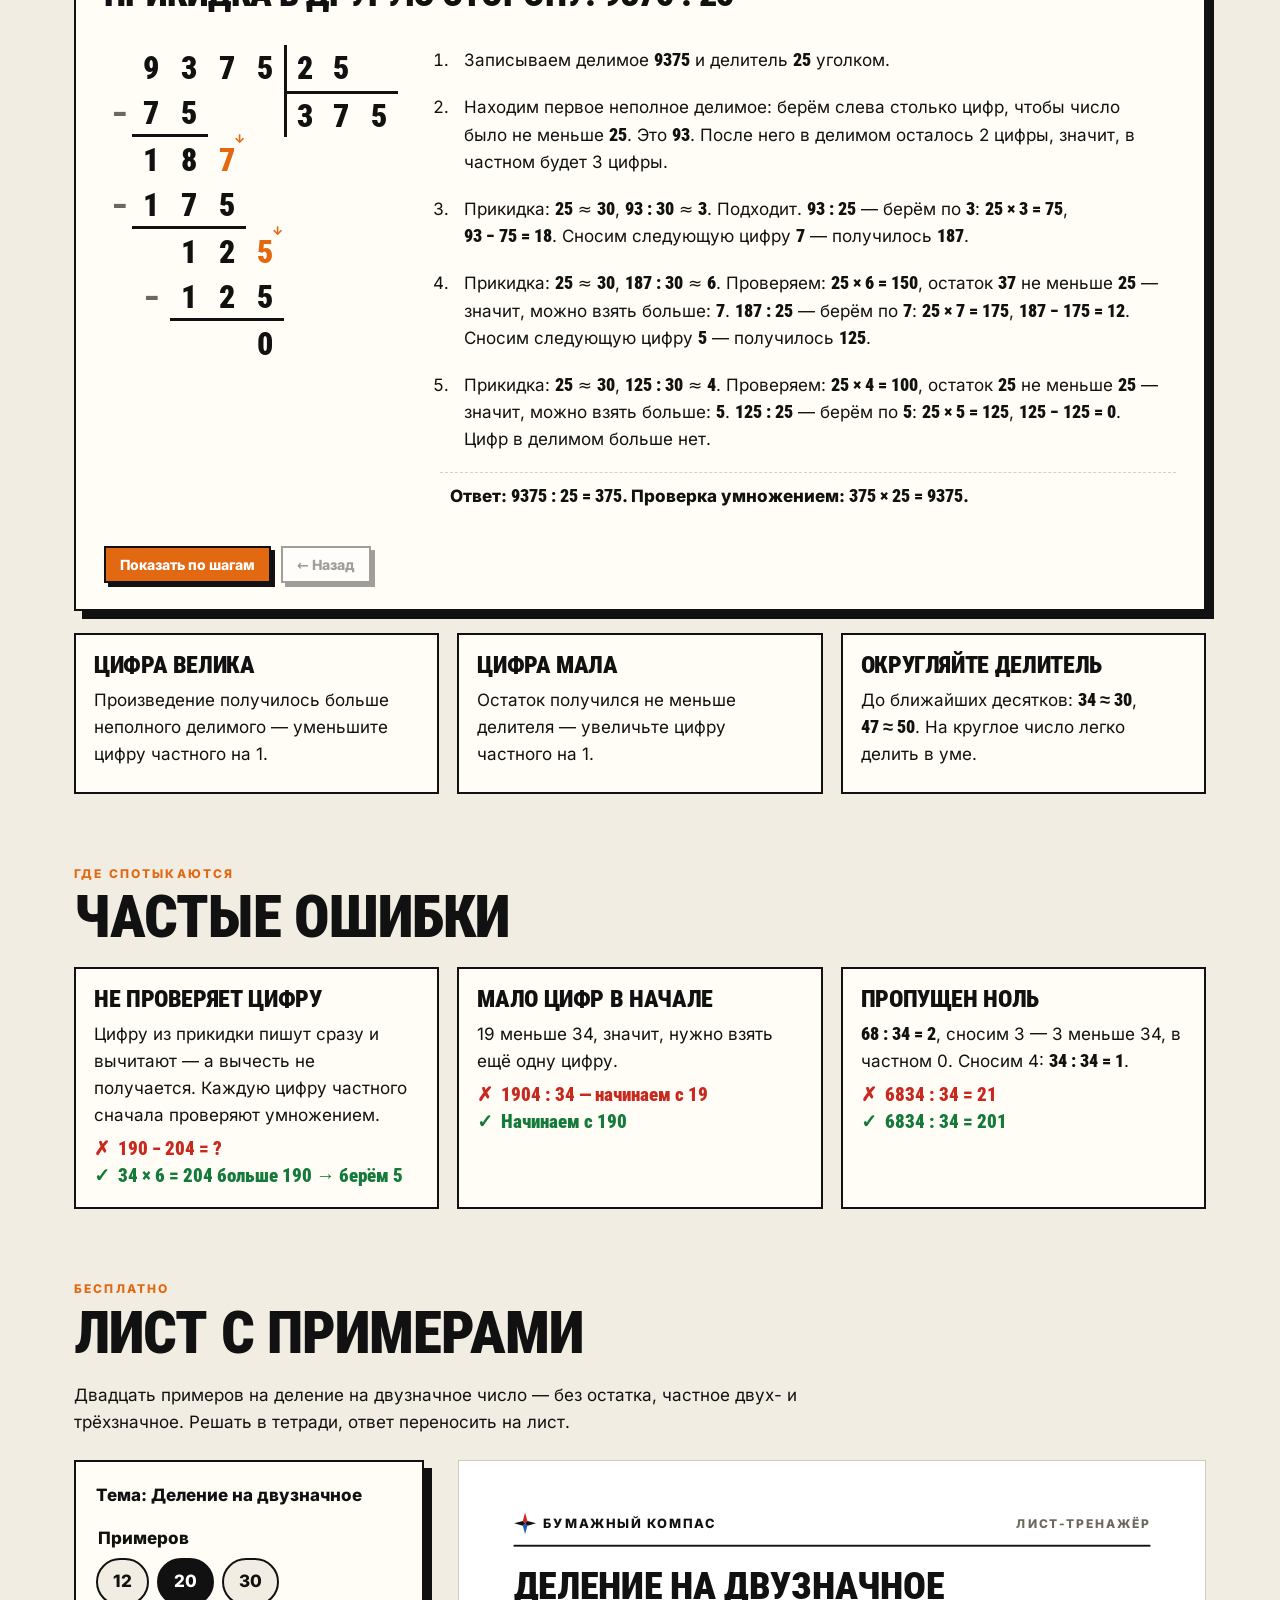
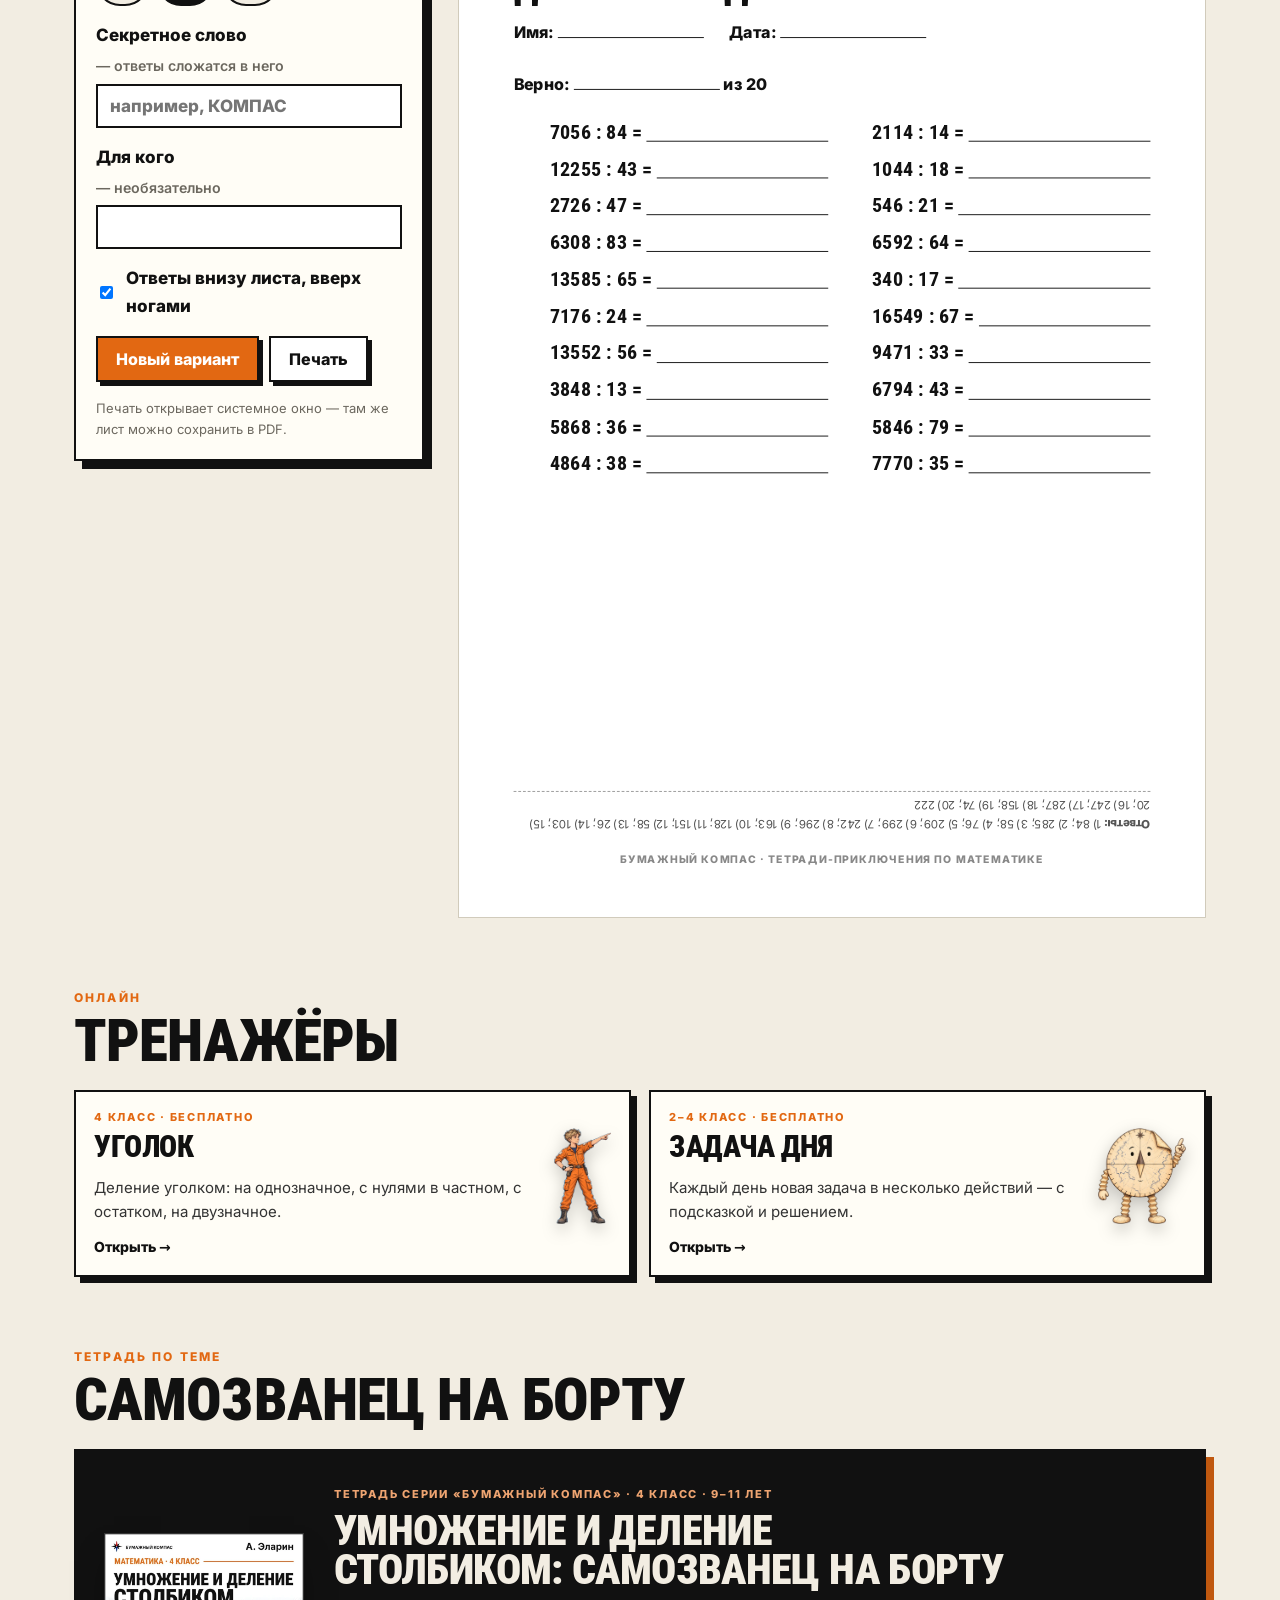
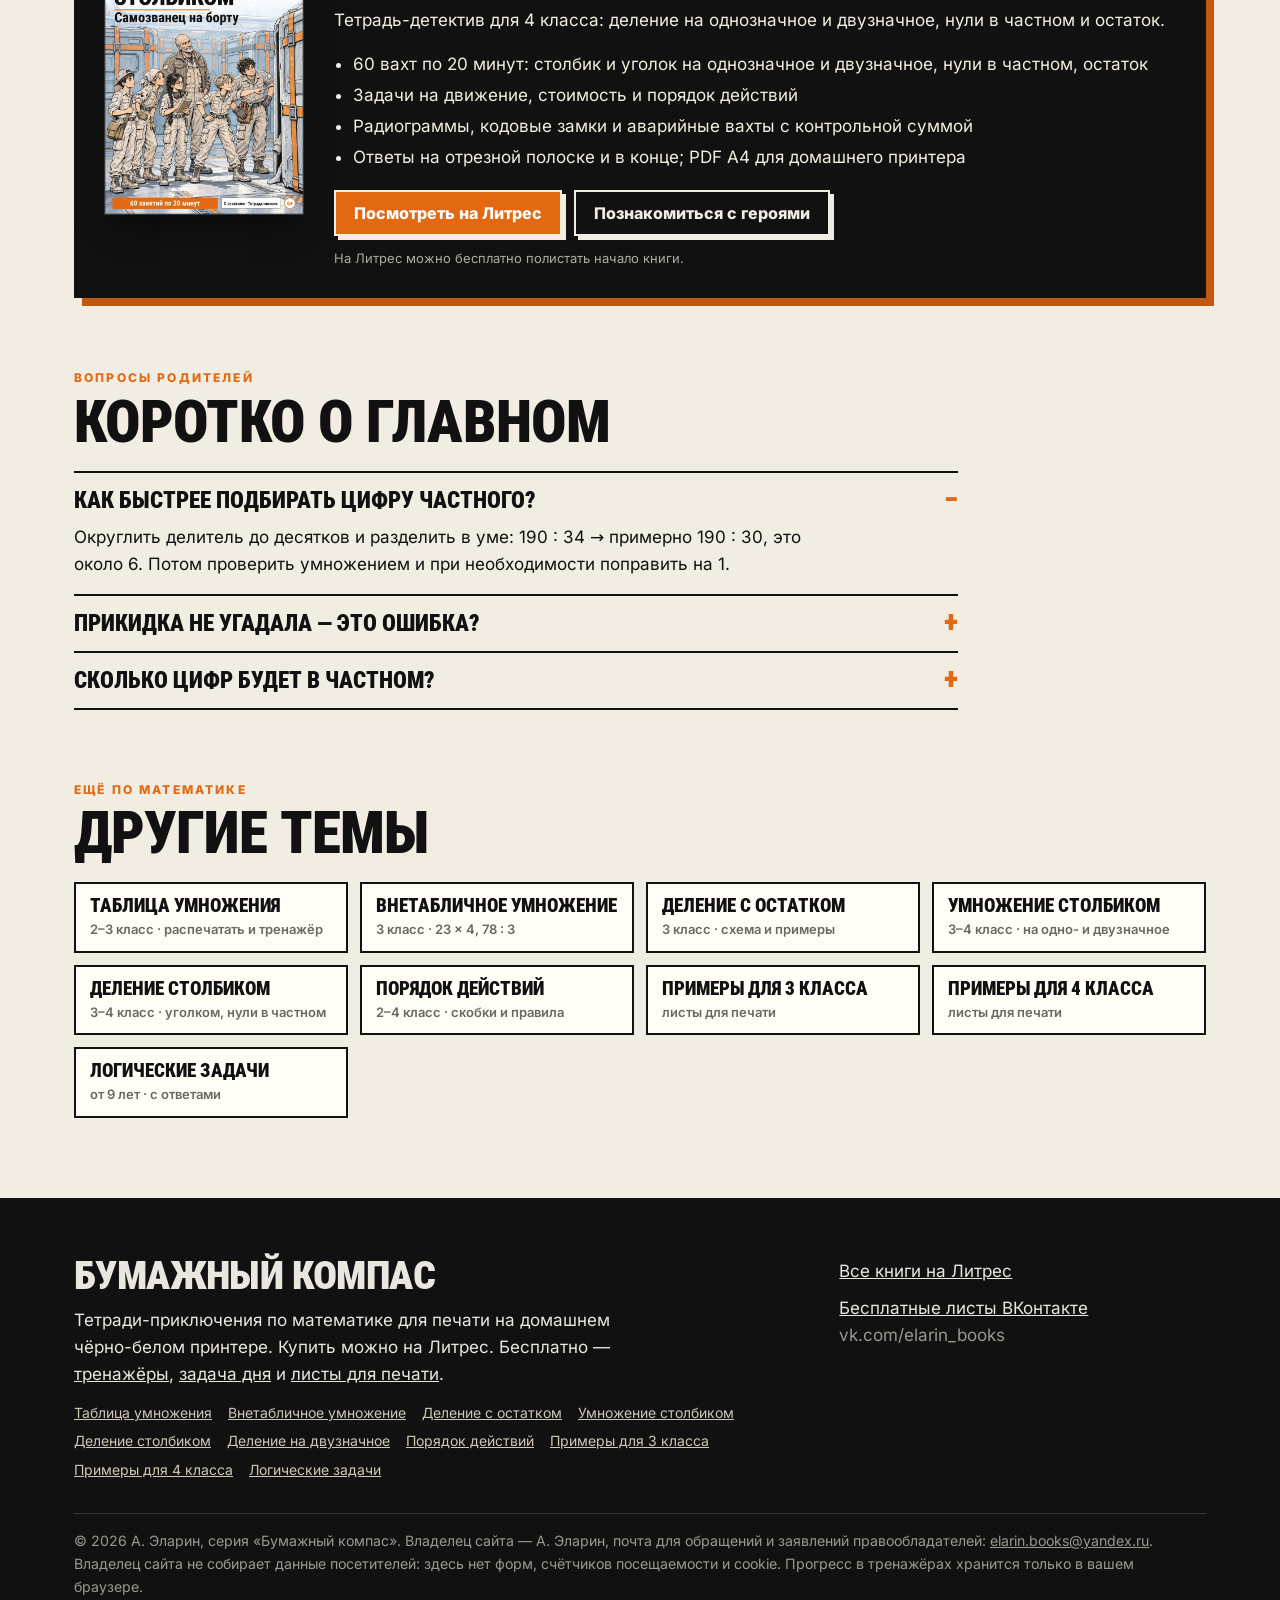
==== commit 20ebb149: "Add files via upload" ====
--- a/delenie-na-dvuznachnoe.html
+++ b/delenie-na-dvuznachnoe.html
@@ -19,7 +19,7 @@
 <link rel="icon" href="favicon.svg" type="image/svg+xml">
 <link rel="preload" href="fonts/roboto-condensed-cyrillic-900-normal.woff2" as="font" type="font/woff2" crossorigin>
 <link rel="preload" href="fonts/inter-cyrillic-400-normal.woff2" as="font" type="font/woff2" crossorigin>
-<link rel="stylesheet" href="topic.css">
+<link rel="stylesheet" href="topic.css?v=23e80c70">
 </head>
 <body style="--c:#e26812;--d:#0b0a10">
 <header class="top"><div class="wrap"><a class="brand" href="./" aria-label="Бумажный компас — на главную"><svg viewBox="0 0 40 40" aria-hidden="true"><g transform="translate(20 20)"><polygon points="0,-19 4,-4 0,0 -4,-4" fill="#d6232a"/><polygon points="0,19 4,4 0,0 -4,4" fill="#1f5fb8"/><polygon points="19,0 4,4 0,0 4,-4" fill="currentColor"/><polygon points="-19,0 -4,4 0,0 -4,-4" fill="currentColor"/></g></svg>БУМАЖНЫЙ КОМПАС</a><nav aria-label="Разделы"><a href="./#library">Истории</a><a href="./#train">Тренажёры</a><a href="./#sheets">Листы</a><a href="./#topics">Темы</a></nav><details class="mnav"><summary>Меню</summary><div><a href="./#library">Истории</a><a href="./#train">Тренажёры</a><a href="./#sheets">Листы</a><a href="./#topics">Темы</a><a href="./">На главную</a></div></details></div></header>
@@ -32,7 +32,7 @@
 <section class="sec" id="how"><div class="wrap"><div class="eyebrow">Как объяснить ребёнку</div><h2>Прикинуть, проверить, поправить</h2><div class="prose"><p>Порядок тот же, что при делении на однозначное: разделить — умножить — вычесть — снести. Новое только одно: цифру частного теперь приходится подбирать. Помогает прикидка — делитель округляют до десятков.</p></div><div class="example"><h3>Пример: 1904 : 34</h3><div class="colwrap vis"><div class="colgrid div" style="grid-template-columns:26px repeat(4,var(--cw)) repeat(2,var(--cw))" role="img" aria-label="1904 : 34 = 56 — запись уголком"><div class="c" style="grid-row:1;grid-column:2" data-s="0">1</div><div class="c" style="grid-row:1;grid-column:3" data-s="0">9</div><div class="c" style="grid-row:1;grid-column:4" data-s="0">0</div><div class="c" style="grid-row:1;grid-column:5" data-s="0">4</div><div class="c rb vl" style="grid-row:1;grid-column:6">3</div><div class="c rq hl vl" style="grid-row:2;grid-column:6" data-s="2">5</div><div class="c rb" style="grid-row:1;grid-column:7">4</div><div class="c rq hl" style="grid-row:2;grid-column:7" data-s="3">6</div><div class="c sg" style="grid-row:2;grid-column:1" data-s="2">−</div><div class="c ln" style="grid-row:2;grid-column:2" data-s="2">1</div><div class="c ln" style="grid-row:2;grid-column:3" data-s="2">7</div><div class="c ln" style="grid-row:2;grid-column:4" data-s="2">0</div><div class="c" style="grid-row:3;grid-column:3" data-s="2">2</div><div class="c" style="grid-row:3;grid-column:4" data-s="2">0</div><div class="c  gv" style="grid-row:3;grid-column:5" data-s="2">4</div><div class="c sg" style="grid-row:4;grid-column:2" data-s="3">−</div><div class="c ln" style="grid-row:4;grid-column:3" data-s="3">2</div><div class="c ln" style="grid-row:4;grid-column:4" data-s="3">0</div><div class="c ln" style="grid-row:4;grid-column:5" data-s="3">4</div><div class="c" style="grid-row:5;grid-column:5" data-s="3">0</div></div></div><div><ol class="steps"><li data-s="0">Записываем делимое <span class="math">1904</span> и делитель <span class="math">34</span> уголком.</li><li data-s="1">Находим первое неполное делимое: берём слева столько цифр, чтобы число было не меньше <span class="math">34</span>. Это <span class="math">190</span>. После него в делимом осталась 1 цифра, значит, в частном будет 2 цифры.</li><li data-s="2">Прикидка: <span class="math">34</span> ≈ <span class="math">30</span>, <span class="math">190 : 30</span> ≈ <span class="math">6</span>. Проверяем: <span class="math">34 × 6 = 204</span> — больше, чем <span class="math">190</span>, берём <span class="math">5</span>. <span class="math">190 : 34</span> — берём по <span class="math">5</span>: <span class="math">34 × 5 = 170</span>, <span class="math">190 − 170 = 20</span>. Сносим следующую цифру <span class="math">4</span> — получилось <span class="math">204</span>.</li><li data-s="3">Прикидка: <span class="math">34</span> ≈ <span class="math">30</span>, <span class="math">204 : 30</span> ≈ <span class="math">6</span>. Подходит. <span class="math">204 : 34</span> — берём по <span class="math">6</span>: <span class="math">34 × 6 = 204</span>, <span class="math">204 − 204 = 0</span>. Цифр в делимом больше нет.</li><li data-s="4" class="ck">Ответ: <span class="math">1904 : 34 = 56</span>. Проверка умножением: <span class="math">56 × 34 = 1904</span>.</li></ol></div><div class="stepbar" hidden><button class="btn" type="button" data-a="next">Показать по шагам</button><button class="btn ghost" type="button" data-a="prev">← Назад</button><button class="btn ghost" type="button" data-a="all" hidden>Показать всё</button><span class="cnt"></span></div></div><div class="prose" style="margin-top:30px"><p>Бывает и наоборот: прикидка даёт цифру меньше нужной. Это видно по остатку.</p></div><div class="example"><h3>Прикидка в другую сторону: 9375 : 25</h3><div class="colwrap vis"><div class="colgrid div" style="grid-template-columns:26px repeat(4,var(--cw)) repeat(3,var(--cw))" role="img" aria-label="9375 : 25 = 375 — запись уголком"><div class="c" style="grid-row:1;grid-column:2" data-s="0">9</div><div class="c" style="grid-row:1;grid-column:3" data-s="0">3</div><div class="c" style="grid-row:1;grid-column:4" data-s="0">7</div><div class="c" style="grid-row:1;grid-column:5" data-s="0">5</div><div class="c rb vl" style="grid-row:1;grid-column:6">2</div><div class="c rq hl vl" style="grid-row:2;grid-column:6" data-s="2">3</div><div class="c rb" style="grid-row:1;grid-column:7">5</div><div class="c rq hl" style="grid-row:2;grid-column:7" data-s="3">7</div><div class="c rb" style="grid-row:1;grid-column:8"></div><div class="c rq hl" style="grid-row:2;grid-column:8" data-s="4">5</div><div class="c sg" style="grid-row:2;grid-column:1" data-s="2">−</div><div class="c ln" style="grid-row:2;grid-column:2" data-s="2">7</div><div class="c ln" style="grid-row:2;grid-column:3" data-s="2">5</div><div class="c" style="grid-row:3;grid-column:2" data-s="2">1</div><div class="c" style="grid-row:3;grid-column:3" data-s="2">8</div><div class="c  gv" style="grid-row:3;grid-column:4" data-s="2">7</div><div class="c sg" style="grid-row:4;grid-column:1" data-s="3">−</div><div class="c ln" style="grid-row:4;grid-column:2" data-s="3">1</div><div class="c ln" style="grid-row:4;grid-column:3" data-s="3">7</div><div class="c ln" style="grid-row:4;grid-column:4" data-s="3">5</div><div class="c" style="grid-row:5;grid-column:3" data-s="3">1</div><div class="c" style="grid-row:5;grid-column:4" data-s="3">2</div><div class="c  gv" style="grid-row:5;grid-column:5" data-s="3">5</div><div class="c sg" style="grid-row:6;grid-column:2" data-s="4">−</div><div class="c ln" style="grid-row:6;grid-column:3" data-s="4">1</div><div class="c ln" style="grid-row:6;grid-column:4" data-s="4">2</div><div class="c ln" style="grid-row:6;grid-column:5" data-s="4">5</div><div class="c" style="grid-row:7;grid-column:5" data-s="4">0</div></div></div><div><ol class="steps"><li data-s="0">Записываем делимое <span class="math">9375</span> и делитель <span class="math">25</span> уголком.</li><li data-s="1">Находим первое неполное делимое: берём слева столько цифр, чтобы число было не меньше <span class="math">25</span>. Это <span class="math">93</span>. После него в делимом осталось 2 цифры, значит, в частном будет 3 цифры.</li><li data-s="2">Прикидка: <span class="math">25</span> ≈ <span class="math">30</span>, <span class="math">93 : 30</span> ≈ <span class="math">3</span>. Подходит. <span class="math">93 : 25</span> — берём по <span class="math">3</span>: <span class="math">25 × 3 = 75</span>, <span class="math">93 − 75 = 18</span>. Сносим следующую цифру <span class="math">7</span> — получилось <span class="math">187</span>.</li><li data-s="3">Прикидка: <span class="math">25</span> ≈ <span class="math">30</span>, <span class="math">187 : 30</span> ≈ <span class="math">6</span>. Проверяем: <span class="math">25 × 6 = 150</span>, остаток <span class="math">37</span> не меньше <span class="math">25</span> — значит, можно взять больше: <span class="math">7</span>. <span class="math">187 : 25</span> — берём по <span class="math">7</span>: <span class="math">25 × 7 = 175</span>, <span class="math">187 − 175 = 12</span>. Сносим следующую цифру <span class="math">5</span> — получилось <span class="math">125</span>.</li><li data-s="4">Прикидка: <span class="math">25</span> ≈ <span class="math">30</span>, <span class="math">125 : 30</span> ≈ <span class="math">4</span>. Проверяем: <span class="math">25 × 4 = 100</span>, остаток <span class="math">25</span> не меньше <span class="math">25</span> — значит, можно взять больше: <span class="math">5</span>. <span class="math">125 : 25</span> — берём по <span class="math">5</span>: <span class="math">25 × 5 = 125</span>, <span class="math">125 − 125 = 0</span>. Цифр в делимом больше нет.</li><li data-s="5" class="ck">Ответ: <span class="math">9375 : 25 = 375</span>. Проверка умножением: <span class="math">375 × 25 = 9375</span>.</li></ol></div><div class="stepbar" hidden><button class="btn" type="button" data-a="next">Показать по шагам</button><button class="btn ghost" type="button" data-a="prev">← Назад</button><button class="btn ghost" type="button" data-a="all" hidden>Показать всё</button><span class="cnt"></span></div></div><div class="cards"><div class="card"><h3>Цифра велика</h3><p>Произведение получилось больше неполного делимого — уменьшите цифру частного на 1.</p></div><div class="card"><h3>Цифра мала</h3><p>Остаток получился не меньше делителя — увеличьте цифру частного на 1.</p></div><div class="card"><h3>Округляйте делитель</h3><p>До ближайших десятков: <span class="math">34 ≈ 30</span>, <span class="math">47 ≈ 50</span>. На круглое число легко делить в уме.</p></div></div></div></section><section class="sec" id="mistakes"><div class="wrap"><div class="eyebrow">Где спотыкаются</div><h2>Частые ошибки</h2><div class="cards"><div class="card"><h3>Не проверяет цифру</h3><p>Цифру из прикидки пишут сразу и вычитают — а вычесть не получается. Каждую цифру частного сначала проверяют умножением.</p><div class="bad">190 − 204 = ?</div><div class="good">34 × 6 = 204 больше 190 → берём 5</div></div><div class="card"><h3>Мало цифр в начале</h3><p>19 меньше 34, значит, нужно взять ещё одну цифру.</p><div class="bad">1904 : 34 — начинаем с 19</div><div class="good">Начинаем с 190</div></div><div class="card"><h3>Пропущен ноль</h3><p><span class="math">68 : 34 = 2</span>, сносим 3 — 3 меньше 34, в частном 0. Сносим 4: <span class="math">34 : 34 = 1</span>.</p><div class="bad">6834 : 34 = 21</div><div class="good">6834 : 34 = 201</div></div></div></div></section><section class="sec" id="list"><div class="wrap"><div class="eyebrow">Бесплатно</div><h2>Лист с примерами</h2><div class="prose"><p>Двадцать примеров на деление на двузначное число — без остатка, частное двух- и трёхзначное. Решать в тетради, ответ переносить на лист.</p></div><div class="sheets sheetbox" data-topics="div2" data-topic="div2" data-n="20" data-seed="966493"><form class="ctl" onsubmit="return false"><p style="margin:0;font-weight:800">Тема: Деление на двузначное</p><fieldset><legend>Примеров</legend><div class="chips"><button type="button" data-k="12" aria-pressed="false">12</button><button type="button" data-k="20" aria-pressed="true">20</button><button type="button" data-k="30" aria-pressed="false">30</button></div></fieldset><label>Секретное слово <small>— ответы сложатся в него</small><input id="sw" maxlength="14" placeholder="например, КОМПАС" autocomplete="off"></label><label>Для кого <small>— необязательно</small><input id="sname" maxlength="30" autocomplete="off"></label><label class="ck"><input type="checkbox" id="sa" checked> Ответы внизу листа, вверх ногами</label><div class="row2"><button class="btn" type="button" id="snew">Новый вариант</button><button class="btn ghost" type="button" id="sprint">Печать</button></div><p class="small" id="snote">Печать открывает системное окно — там же лист можно сохранить в PDF.</p></form><div><p class="zoomhint">Нажмите на лист, чтобы рассмотреть его в полный размер.</p><div class="paper" style="height:1123px"><div class="sheet"><header><div class="sb"><svg viewBox="0 0 40 40" aria-hidden="true"><g transform="translate(20 20)"><polygon points="0,-19 4,-4 0,0 -4,-4" fill="#d6232a"/><polygon points="0,19 4,4 0,0 -4,4" fill="#1f5fb8"/><polygon points="19,0 4,4 0,0 4,-4" fill="#111"/><polygon points="-19,0 -4,4 0,0 -4,-4" fill="#111"/></g></svg><span>Бумажный компас</span></div><div class="sl">Лист-тренажёр</div></header><h2>Деление на двузначное</h2><div class="fill"><span>Имя: <i></i></span><span>Дата: <i></i></span><span>Верно: <i></i> из 20</span></div><ol class="ex" style="columns:2"><li><span>7056 : 84 = </span><i></i></li><li><span>12255 : 43 = </span><i></i></li><li><span>2726 : 47 = </span><i></i></li><li><span>6308 : 83 = </span><i></i></li><li><span>13585 : 65 = </span><i></i></li><li><span>7176 : 24 = </span><i></i></li><li><span>13552 : 56 = </span><i></i></li><li><span>3848 : 13 = </span><i></i></li><li><span>5868 : 36 = </span><i></i></li><li><span>4864 : 38 = </span><i></i></li><li><span>2114 : 14 = </span><i></i></li><li><span>1044 : 18 = </span><i></i></li><li><span>546 : 21 = </span><i></i></li><li><span>6592 : 64 = </span><i></i></li><li><span>340 : 17 = </span><i></i></li><li><span>16549 : 67 = </span><i></i></li><li><span>9471 : 33 = </span><i></i></li><li><span>6794 : 43 = </span><i></i></li><li><span>5846 : 79 = </span><i></i></li><li><span>7770 : 35 = </span><i></i></li></ol><div class="answers"><b>Ответы:</b> 1) 84; 2) 285; 3) 58; 4) 76; 5) 209; 6) 299; 7) 242; 8) 296; 9) 163; 10) 128; 11) 151; 12) 58; 13) 26; 14) 103; 15) 20; 16) 247; 17) 287; 18) 158; 19) 74; 20) 222</div><footer>Бумажный компас · тетради-приключения по математике</footer></div></div></div></div></div></section><section class="sec" id="train"><div class="wrap"><div class="eyebrow">Онлайн</div><h2>Тренажёры</h2><div class="tlist"><a class="tcard" href="./#train-corner" data-goal="trainer"><small>4 класс · бесплатно</small><h3>Уголок</h3><img src="h/lev-point.webp" alt="" width="531" height="900" loading="lazy" decoding="async"><p>Деление уголком: на однозначное, с нулями в частном, с остатком, на двузначное.</p><span>Открыть →</span></a><a class="tcard" href="./#daily" data-goal="trainer"><small>2–4 класс · бесплатно</small><h3>Задача дня</h3><img src="h/rumb-point.webp" alt="" width="827" height="900" loading="lazy" decoding="async"><p>Каждый день новая задача в несколько действий — с подсказкой и решением.</p><span>Открыть →</span></a></div></div></section><section class="sec" id="book"><div class="wrap"><div class="eyebrow">Тетрадь по теме</div><h2>Самозванец на борту</h2><div class="book" style="--bc:#e26812"><img src="img/cover-b3.webp" alt="Обложка: Умножение и деление столбиком: Самозванец на борту" width="700" height="990" loading="lazy" decoding="async"><div class="body"><div class="head"><small>Тетрадь серии «Бумажный компас» · 4 класс · 9–11 лет</small><h3>Умножение и деление столбиком: Самозванец на борту</h3></div><p>Тетрадь-детектив для 4 класса: деление на однозначное и двузначное, нули в частном и остаток.</p><ul><li>60 вахт по 20 минут: столбик и уголок на однозначное и двузначное, нули в частном, остаток</li><li>Задачи на движение, стоимость и порядок действий</li><li>Радиограммы, кодовые замки и аварийные вахты с контрольной суммой</li><li>Ответы на отрезной полоске и в конце; PDF A4 для домашнего принтера</li></ul><div class="btns"><a class="btn" href="https://www.litres.ru/book/a-elarin-34117204/umnozhenie-i-delenie-stolbikom-samozvanets-na-bortu-74718994/" data-goal="litres" rel="noopener">Посмотреть на Литрес</a><a class="btn ghost" href="./#story-borey">Познакомиться с героями</a></div><p class="fine">На Литрес можно бесплатно полистать начало книги.</p></div></div></div></section><section class="sec" id="faq"><div class="wrap"><div class="eyebrow">Вопросы родителей</div><h2>Коротко о главном</h2><div class="faq"><details open><summary>Как быстрее подбирать цифру частного?</summary><p>Округлить делитель до десятков и разделить в уме: 190 : 34 → примерно 190 : 30, это около 6. Потом проверить умножением и при необходимости поправить на 1.</p></details><details><summary>Прикидка не угадала — это ошибка?</summary><p>Нет, прикидка может ошибиться на единицу. Главное — проверка: если произведение больше неполного делимого, цифру уменьшают; если остаток не меньше делителя — увеличивают.</p></details><details><summary>Сколько цифр будет в частном?</summary><p>Одна за первое неполное делимое и ещё по одной за каждую оставшуюся цифру делимого. В 1904 : 34 первое неполное — 190, после него одна цифра, значит, в частном две цифры.</p></details></div></div></section><section class="sec" id="more"><div class="wrap"><div class="eyebrow">Ещё по математике</div><h2>Другие темы</h2><div class="related"><a href="tablica-umnozheniya.html">Таблица умножения<small>2–3 класс · распечатать и тренажёр</small></a><a href="vnetablichnoe-umnozhenie.html">Внетабличное умножение<small>3 класс · 23 × 4, 78 : 3</small></a><a href="delenie-s-ostatkom.html">Деление с остатком<small>3 класс · схема и примеры</small></a><a href="umnozhenie-stolbikom.html">Умножение столбиком<small>3–4 класс · на одно- и двузначное</small></a><a href="delenie-stolbikom.html">Деление столбиком<small>3–4 класс · уголком, нули в частном</small></a><a href="poryadok-dejstvij.html">Порядок действий<small>2–4 класс · скобки и правила</small></a><a href="primery-3-klass.html">Примеры для 3 класса<small>листы для печати</small></a><a href="primery-4-klass.html">Примеры для 4 класса<small>листы для печати</small></a><a href="logicheskie-zadachi.html">Логические задачи<small>от 9 лет · с ответами</small></a></div></div></section>
 </main>
 <footer class="site"><div class="wrap"><div><h3>Бумажный компас</h3><p style="max-width:34em">Тетради-приключения по математике для печати на домашнем чёрно-белом принтере. Купить можно на Литрес. Бесплатно — <a href="./#train">тренажёры</a>, <a href="./#daily">задача дня</a> и <a href="./#sheets">листы для печати</a>.</p><nav class="tl" aria-label="Темы"><a href="tablica-umnozheniya.html">Таблица умножения</a><a href="vnetablichnoe-umnozhenie.html">Внетабличное умножение</a><a href="delenie-s-ostatkom.html">Деление с остатком</a><a href="umnozhenie-stolbikom.html">Умножение столбиком</a><a href="delenie-stolbikom.html">Деление столбиком</a><a href="delenie-na-dvuznachnoe.html">Деление на двузначное</a><a href="poryadok-dejstvij.html">Порядок действий</a><a href="primery-3-klass.html">Примеры для 3 класса</a><a href="primery-4-klass.html">Примеры для 4 класса</a><a href="logicheskie-zadachi.html">Логические задачи</a></nav></div><div><p><a href="https://www.litres.ru/author/a-elarin-34117204/" data-goal="litres">Все книги на Литрес</a></p><p><a href="https://vk.com/elarin_books">Бесплатные листы ВКонтакте</a><br><span style="color:#9b988f">vk.com/elarin_books</span></p></div><small>© 2026 А. Эларин, серия «Бумажный компас». Владелец сайта — А. Эларин, почта для обращений и заявлений правообладателей: <a href="mailto:elarin.books@yandex.ru">elarin.books@yandex.ru</a>.<br>Владелец сайта не собирает данные посетителей: здесь нет форм, счётчиков посещаемости и cookie. Прогресс в тренажёрах хранится только в вашем браузере.</small></div></footer>
-<script src="mathcore.js"></script>
-<script src="topic.js"></script>
+<script src="mathcore.js?v=0f1c917d"></script>
+<script src="topic.js?v=5e75fe03"></script>
 </body>
 </html>
--- a/topic.css
+++ b/topic.css
@@ -26,7 +26,7 @@
 .eyebrow{font:800 12px/1.35 var(--body);letter-spacing:.18em;text-transform:uppercase}
 
 /* шапка */
-.top{position:sticky;top:0;z-index:50;background:color-mix(in srgb,#f2ede2 90%,transparent);backdrop-filter:blur(8px);border-bottom:1px solid rgba(17,17,17,.08)}
+.top{position:sticky;top:0;z-index:50;background:color-mix(in srgb,#f2ede2 97%,transparent);border-bottom:1px solid rgba(17,17,17,.08)}
 .top .wrap{display:flex;align-items:center;gap:14px;height:58px;max-width:none}
 .brand{display:flex;align-items:center;gap:10px;font:800 13px/1 var(--body);letter-spacing:.12em;text-decoration:none;white-space:nowrap}
 .brand svg{width:28px;height:28px;transition:transform .7s cubic-bezier(.2,1.4,.3,1)}
@@ -290,11 +290,12 @@
 @media (max-width:560px){.puz{padding:16px 14px}.puz table{width:100%;table-layout:fixed;font-size:14px}.puz th,.puz td{min-width:0;padding:6px 3px}.puz th:first-child{width:26%}}
 
 /* кнопка «Наверх»: пеликан машет крыльями, пока страница листается */
-.totop{position:fixed;right:18px;bottom:18px;z-index:60;display:flex;flex-direction:column;align-items:center;gap:1px;padding:6px 8px 7px;background:#f2ede2;color:#111;border:2.5px solid #111;box-shadow:4px 4px 0 #111;font:800 11px/1 Inter,Arial,sans-serif;letter-spacing:.12em;text-transform:uppercase;cursor:pointer;opacity:0;visibility:hidden;transform:translateY(16px);transition:opacity .25s,transform .25s,box-shadow .12s,visibility 0s .25s}
-.totop.on{opacity:1;visibility:visible;transform:none;transition:opacity .25s,transform .25s,box-shadow .12s,visibility 0s}
-.totop img{width:72px;height:auto;display:block}
-.totop.on:hover{transform:translate(-2px,-2px);box-shadow:6px 6px 0 #111}
-.totop.on:active{transform:translate(2px,2px);box-shadow:2px 2px 0 #111}
-.totop:focus-visible{outline:3px solid #1f5fb8;outline-offset:3px}
-@media (max-width:640px){.totop{right:10px;bottom:10px;padding:3px 4px;border-width:2px;box-shadow:3px 3px 0 #111}.totop img{width:44px}.totop span{display:none}}
-@media print{.totop{display:none!important}}
+.buddy{position:fixed;right:0;bottom:0;z-index:60;width:190px;height:270px;overflow:hidden;pointer-events:none}
+.buddy .bd{position:absolute;right:8px;bottom:14px;width:118px;padding:0;margin:0;border:0;background:none;color:#111;cursor:pointer;pointer-events:none;display:flex;flex-direction:column;align-items:center;will-change:transform;transform:translateX(170px);-webkit-tap-highlight-color:transparent}
+.buddy.on .bd{pointer-events:auto}
+.buddy img{width:100%;height:auto;display:block;transition:transform .2s}
+.buddy .tag{margin-top:-6px;padding:4px 7px 3px;background:#f2ede2;border:2px solid #111;box-shadow:2px 2px 0 #111;font:800 10px/1 Inter,Arial,sans-serif;letter-spacing:.14em;text-transform:uppercase}
+.buddy .bd:hover img{transform:scale(1.07)}
+.buddy .bd:focus-visible{outline:none}.buddy .bd:focus-visible .tag{outline:3px solid #1f5fb8;outline-offset:2px}
+@media (max-width:640px){.buddy{width:140px;height:210px}.buddy .bd{width:78px;right:4px;bottom:8px}.buddy .tag{font-size:9px;padding:3px 5px 2px;margin-top:-4px;border-width:1.5px}}
+@media print{.buddy{display:none!important}}
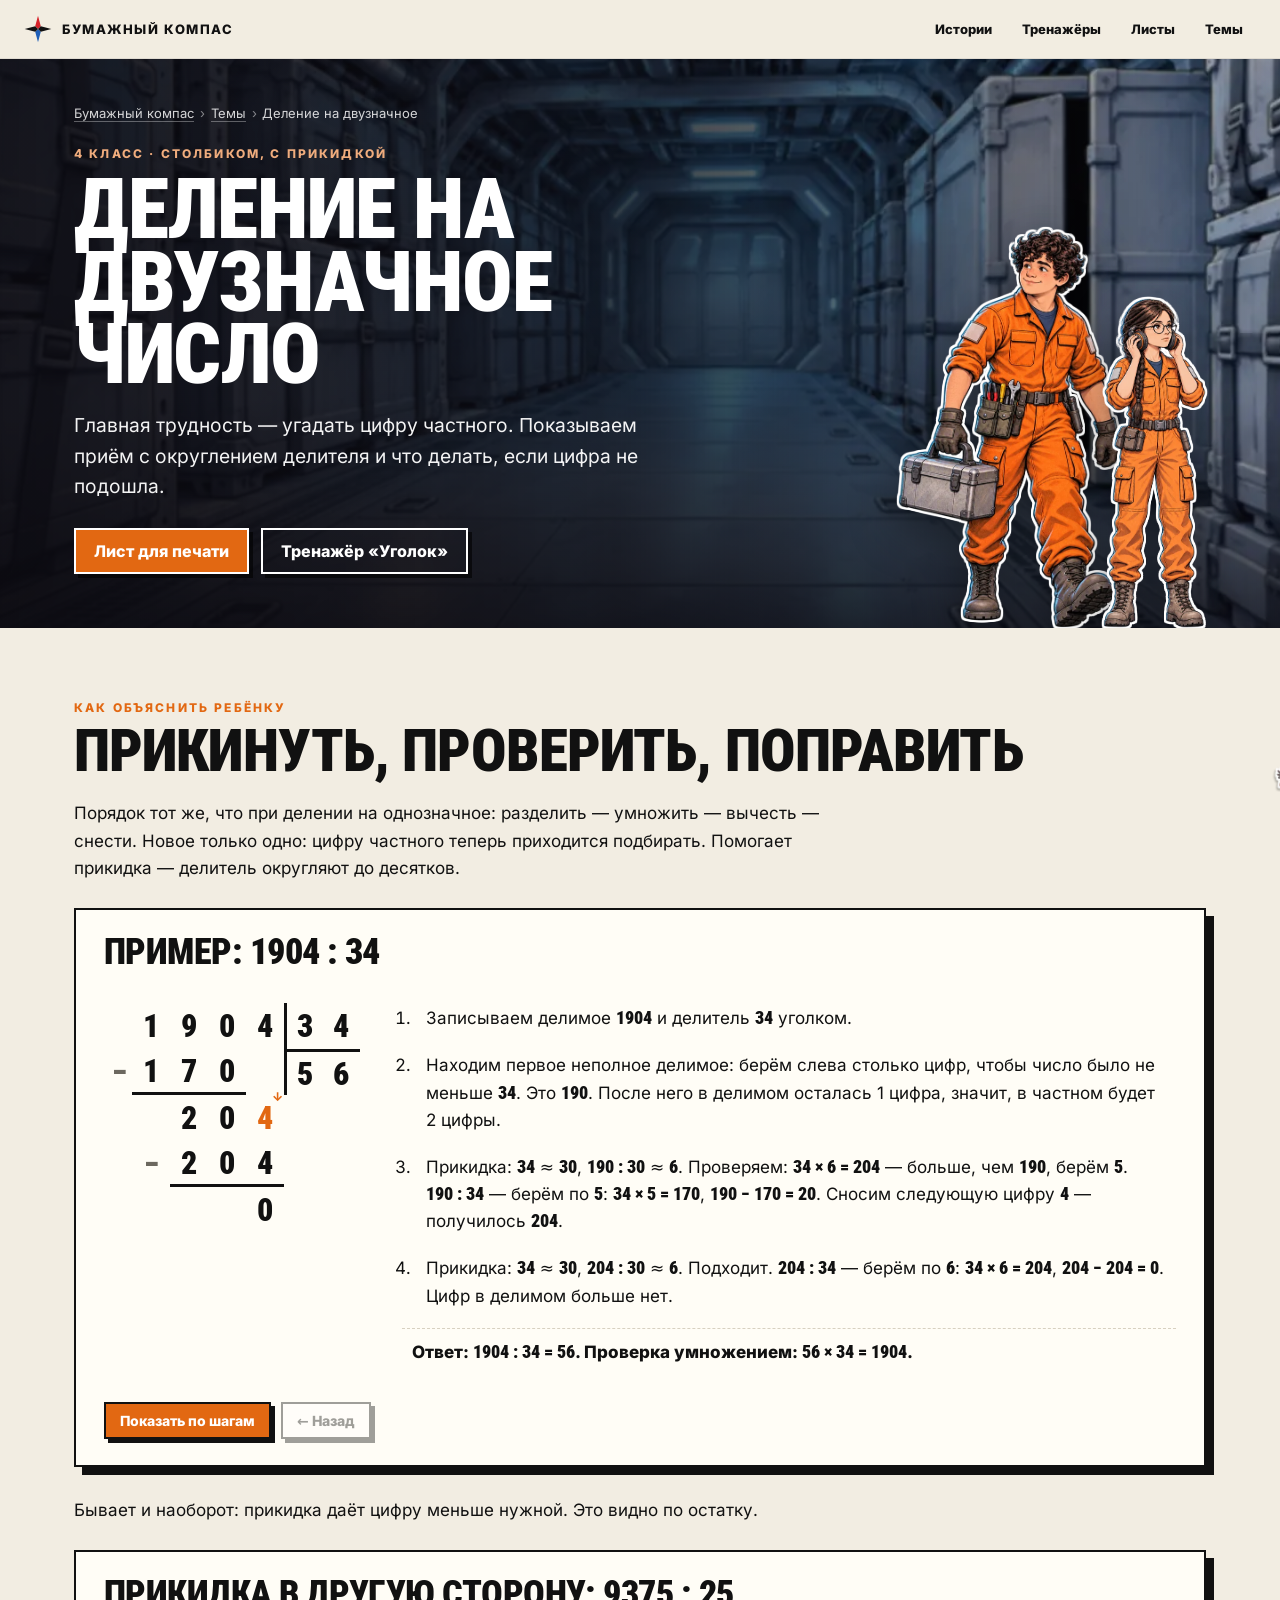
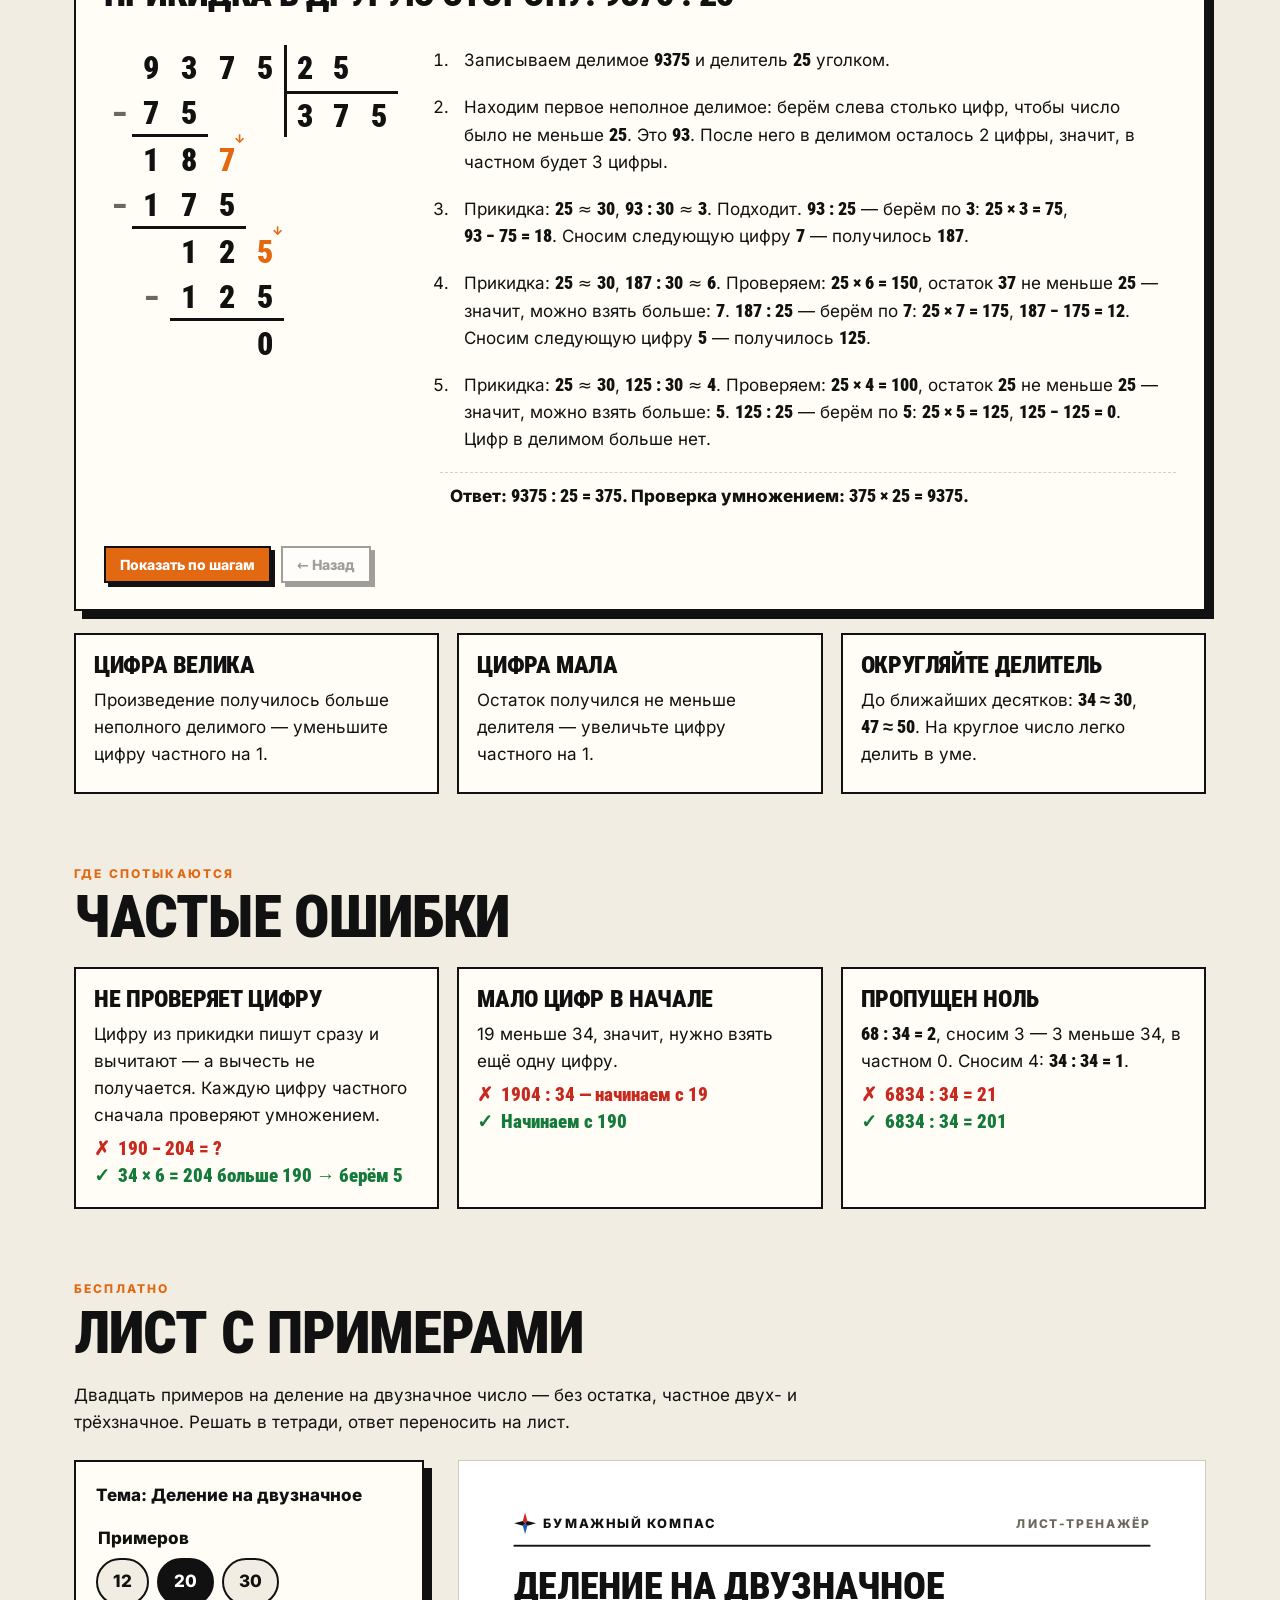
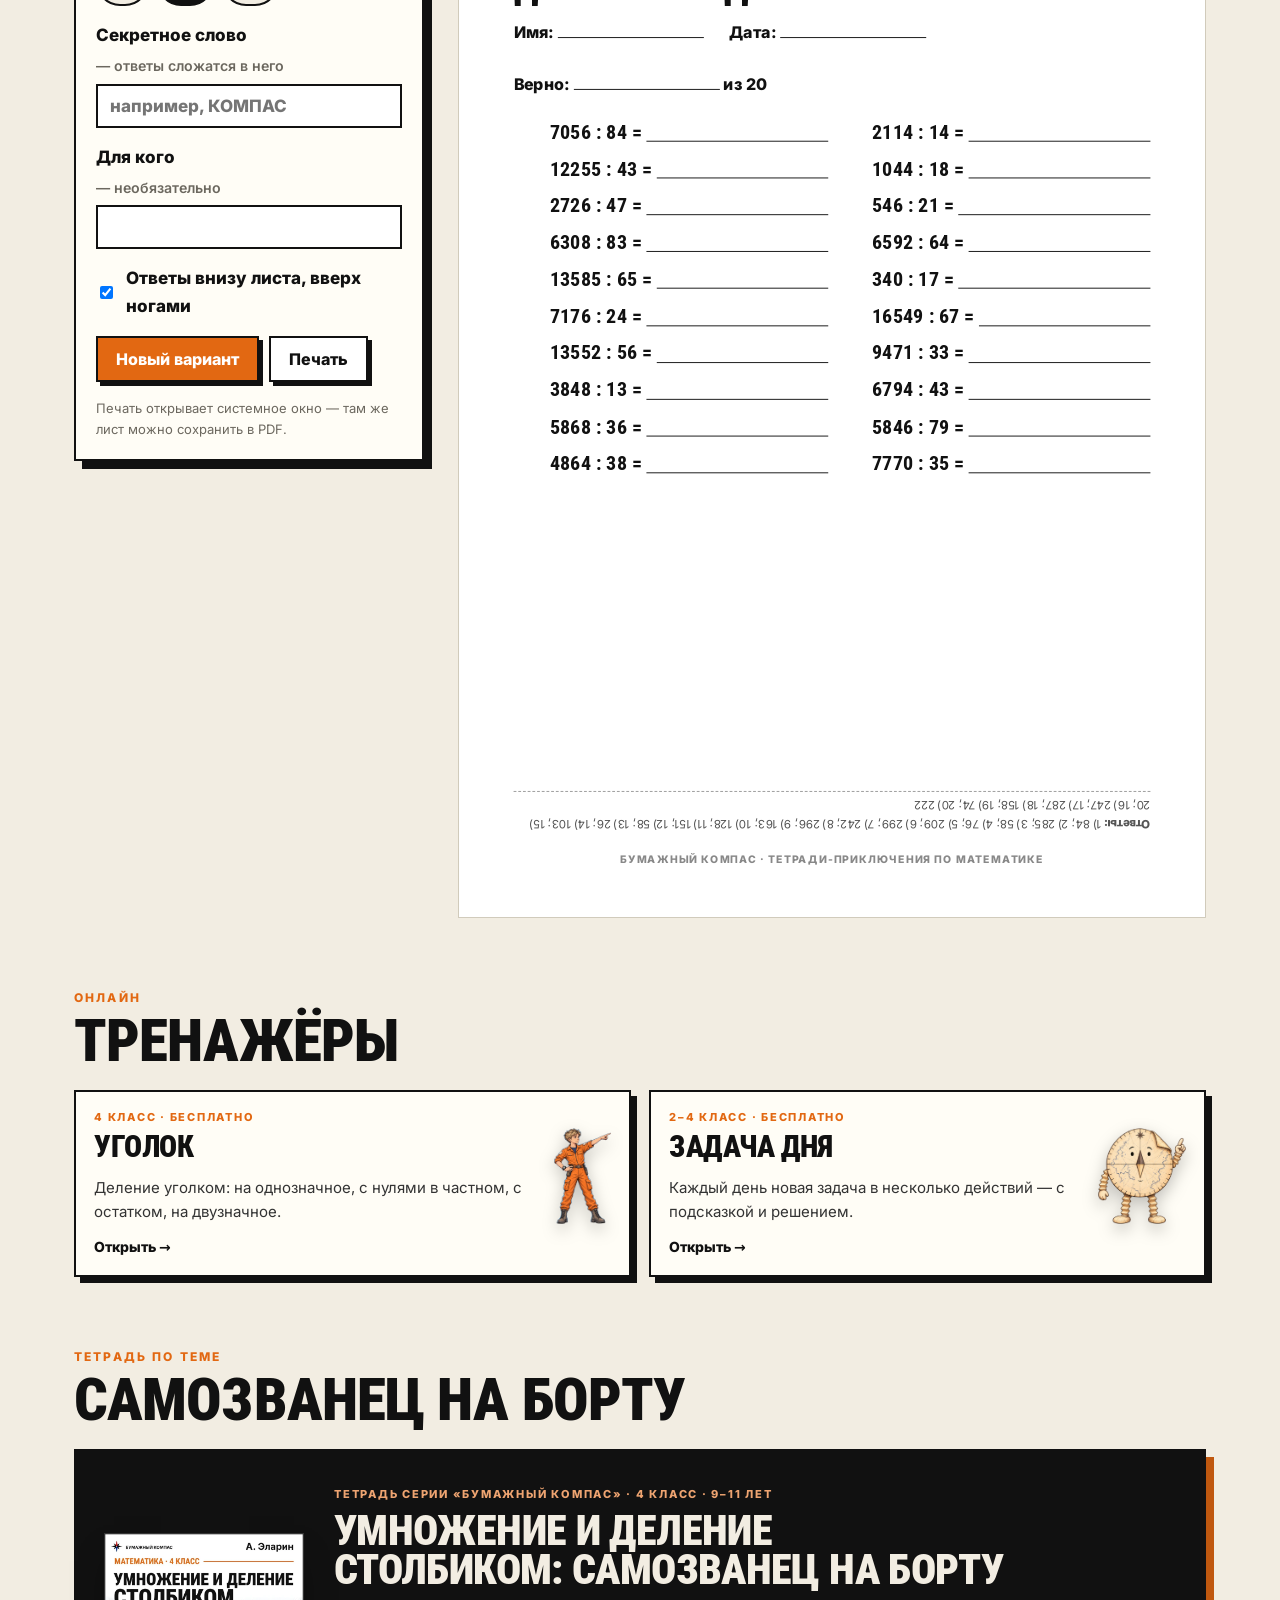
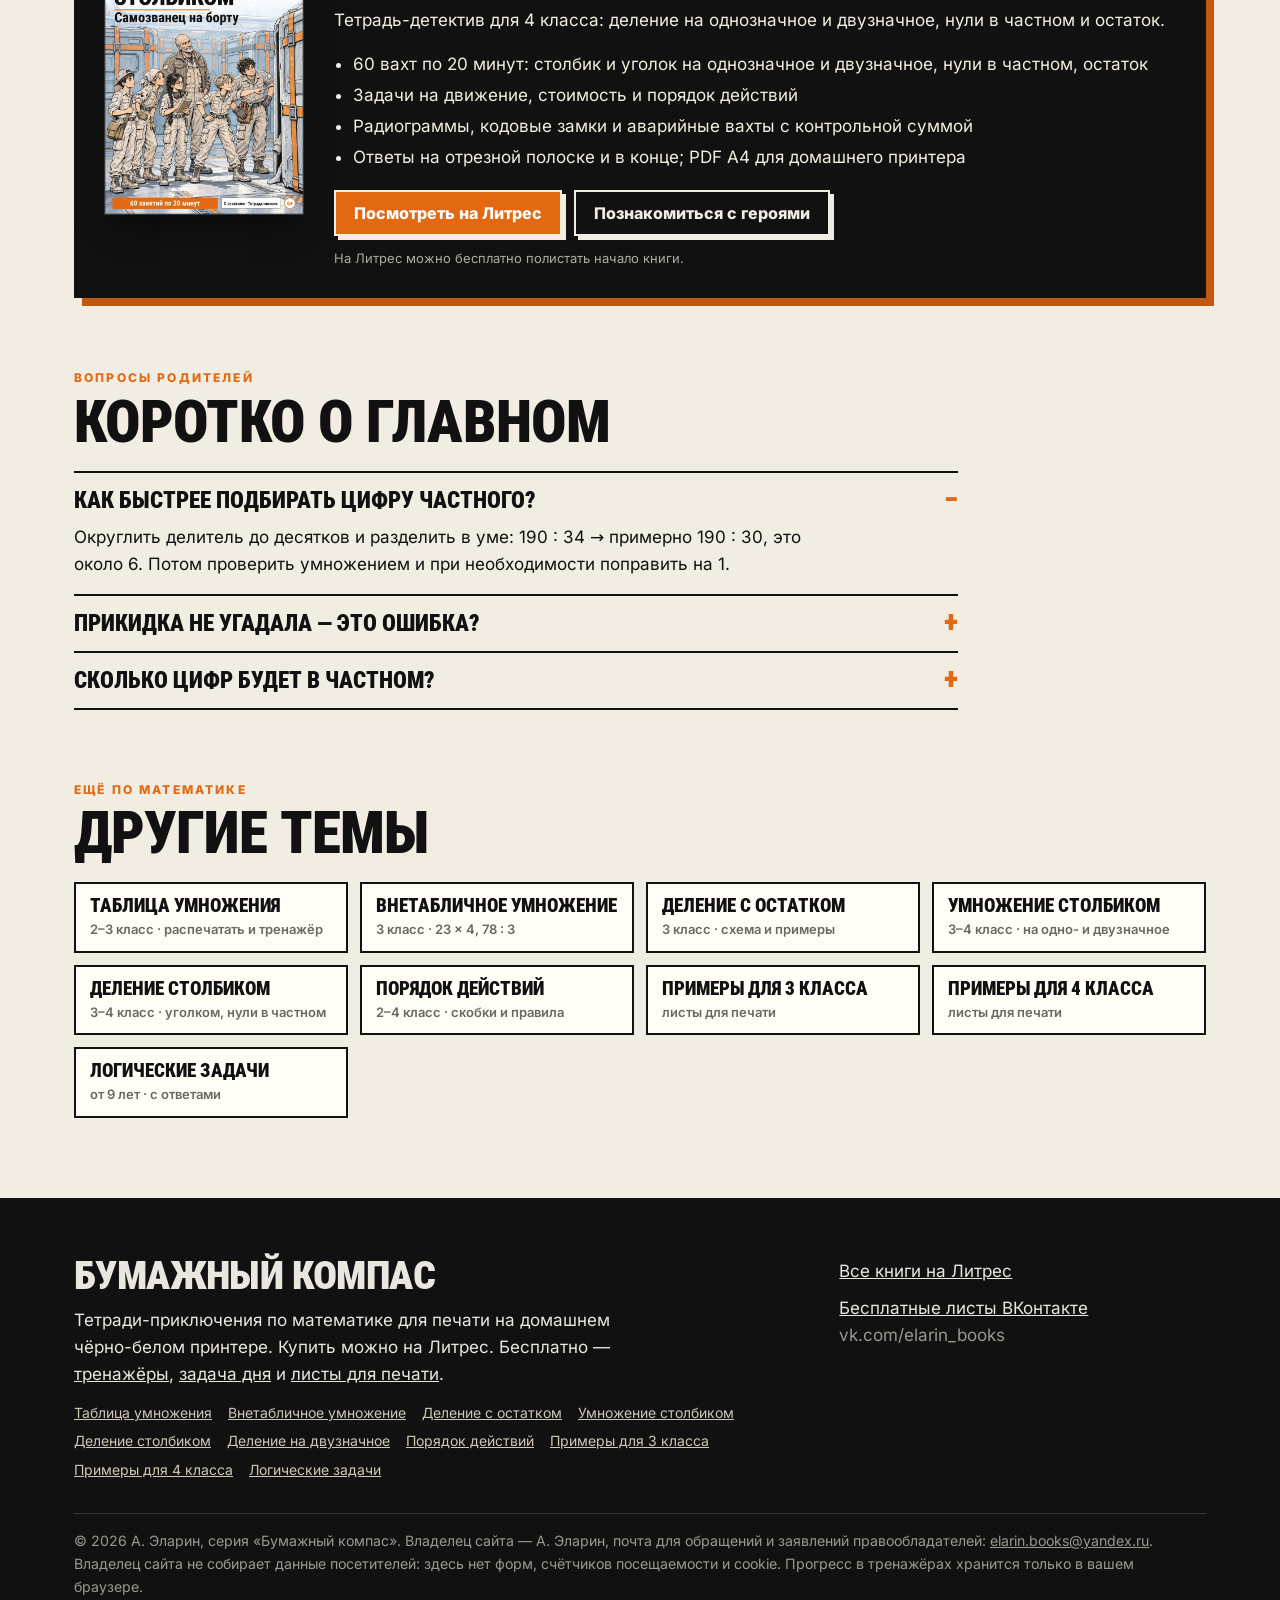
==== commit a6a28842: "Add files via upload" ====
--- a/delenie-na-dvuznachnoe.html
+++ b/delenie-na-dvuznachnoe.html
@@ -19,7 +19,7 @@
 <link rel="icon" href="favicon.svg" type="image/svg+xml">
 <link rel="preload" href="fonts/roboto-condensed-cyrillic-900-normal.woff2" as="font" type="font/woff2" crossorigin>
 <link rel="preload" href="fonts/inter-cyrillic-400-normal.woff2" as="font" type="font/woff2" crossorigin>
-<link rel="stylesheet" href="topic.css?v=23e80c70">
+<link rel="stylesheet" href="topic.css?v=67d68ffd">
 </head>
 <body style="--c:#e26812;--d:#0b0a10">
 <header class="top"><div class="wrap"><a class="brand" href="./" aria-label="Бумажный компас — на главную"><svg viewBox="0 0 40 40" aria-hidden="true"><g transform="translate(20 20)"><polygon points="0,-19 4,-4 0,0 -4,-4" fill="#d6232a"/><polygon points="0,19 4,4 0,0 -4,4" fill="#1f5fb8"/><polygon points="19,0 4,4 0,0 4,-4" fill="currentColor"/><polygon points="-19,0 -4,4 0,0 -4,-4" fill="currentColor"/></g></svg>БУМАЖНЫЙ КОМПАС</a><nav aria-label="Разделы"><a href="./#library">Истории</a><a href="./#train">Тренажёры</a><a href="./#sheets">Листы</a><a href="./#topics">Темы</a></nav><details class="mnav"><summary>Меню</summary><div><a href="./#library">Истории</a><a href="./#train">Тренажёры</a><a href="./#sheets">Листы</a><a href="./#topics">Темы</a><a href="./">На главную</a></div></details></div></header>
@@ -33,6 +33,6 @@
 </main>
 <footer class="site"><div class="wrap"><div><h3>Бумажный компас</h3><p style="max-width:34em">Тетради-приключения по математике для печати на домашнем чёрно-белом принтере. Купить можно на Литрес. Бесплатно — <a href="./#train">тренажёры</a>, <a href="./#daily">задача дня</a> и <a href="./#sheets">листы для печати</a>.</p><nav class="tl" aria-label="Темы"><a href="tablica-umnozheniya.html">Таблица умножения</a><a href="vnetablichnoe-umnozhenie.html">Внетабличное умножение</a><a href="delenie-s-ostatkom.html">Деление с остатком</a><a href="umnozhenie-stolbikom.html">Умножение столбиком</a><a href="delenie-stolbikom.html">Деление столбиком</a><a href="delenie-na-dvuznachnoe.html">Деление на двузначное</a><a href="poryadok-dejstvij.html">Порядок действий</a><a href="primery-3-klass.html">Примеры для 3 класса</a><a href="primery-4-klass.html">Примеры для 4 класса</a><a href="logicheskie-zadachi.html">Логические задачи</a></nav></div><div><p><a href="https://www.litres.ru/author/a-elarin-34117204/" data-goal="litres">Все книги на Литрес</a></p><p><a href="https://vk.com/elarin_books">Бесплатные листы ВКонтакте</a><br><span style="color:#9b988f">vk.com/elarin_books</span></p></div><small>© 2026 А. Эларин, серия «Бумажный компас». Владелец сайта — А. Эларин, почта для обращений и заявлений правообладателей: <a href="mailto:elarin.books@yandex.ru">elarin.books@yandex.ru</a>.<br>Владелец сайта не собирает данные посетителей: здесь нет форм, счётчиков посещаемости и cookie. Прогресс в тренажёрах хранится только в вашем браузере.</small></div></footer>
 <script src="mathcore.js?v=0f1c917d"></script>
-<script src="topic.js?v=5e75fe03"></script>
+<script src="topic.js?v=ce56cd94"></script>
 </body>
 </html>
--- a/topic.css
+++ b/topic.css
@@ -290,12 +290,15 @@
 @media (max-width:560px){.puz{padding:16px 14px}.puz table{width:100%;table-layout:fixed;font-size:14px}.puz th,.puz td{min-width:0;padding:6px 3px}.puz th:first-child{width:26%}}
 
 /* кнопка «Наверх»: пеликан машет крыльями, пока страница листается */
-.buddy{position:fixed;right:0;bottom:0;z-index:60;width:190px;height:270px;overflow:hidden;pointer-events:none}
-.buddy .bd{position:absolute;right:8px;bottom:14px;width:118px;padding:0;margin:0;border:0;background:none;color:#111;cursor:pointer;pointer-events:none;display:flex;flex-direction:column;align-items:center;will-change:transform;transform:translateX(170px);-webkit-tap-highlight-color:transparent}
+.buddy{position:fixed;right:0;bottom:0;z-index:60;width:190px;height:240px;overflow:hidden;pointer-events:none}
+.buddy.l{right:auto;left:0}
+.buddy .bd{position:absolute;right:8px;bottom:calc(14px + env(safe-area-inset-bottom,0px));width:118px;padding:0;margin:0;border:0;background:none;color:#111;cursor:pointer;pointer-events:none;display:flex;flex-direction:column;align-items:center;will-change:transform;transform:translateX(170px);-webkit-tap-highlight-color:transparent}
+.buddy.l .bd{right:auto;left:8px;transform:translateX(-170px)}
 .buddy.on .bd{pointer-events:auto}
+.buddy .fl{display:block;width:100%;will-change:transform}
 .buddy img{width:100%;height:auto;display:block;transition:transform .2s}
-.buddy .tag{margin-top:-6px;padding:4px 7px 3px;background:#f2ede2;border:2px solid #111;box-shadow:2px 2px 0 #111;font:800 10px/1 Inter,Arial,sans-serif;letter-spacing:.14em;text-transform:uppercase}
+.buddy .tag{position:relative;margin-top:-6px;padding:4px 7px 3px;background:#f2ede2;border:2px solid #111;box-shadow:2px 2px 0 #111;font:800 10px/1 Inter,Arial,sans-serif;letter-spacing:.14em;text-transform:uppercase}
 .buddy .bd:hover img{transform:scale(1.07)}
 .buddy .bd:focus-visible{outline:none}.buddy .bd:focus-visible .tag{outline:3px solid #1f5fb8;outline-offset:2px}
-@media (max-width:640px){.buddy{width:140px;height:210px}.buddy .bd{width:78px;right:4px;bottom:8px}.buddy .tag{font-size:9px;padding:3px 5px 2px;margin-top:-4px;border-width:1.5px}}
+@media (max-width:640px){.buddy{width:140px;height:190px}.buddy .bd{width:78px;right:4px;bottom:calc(10px + env(safe-area-inset-bottom,0px))}.buddy.l .bd{left:4px}.buddy .tag{font-size:9px;padding:3px 5px 2px;margin-top:-4px;border-width:1.5px}}
 @media print{.buddy{display:none!important}}
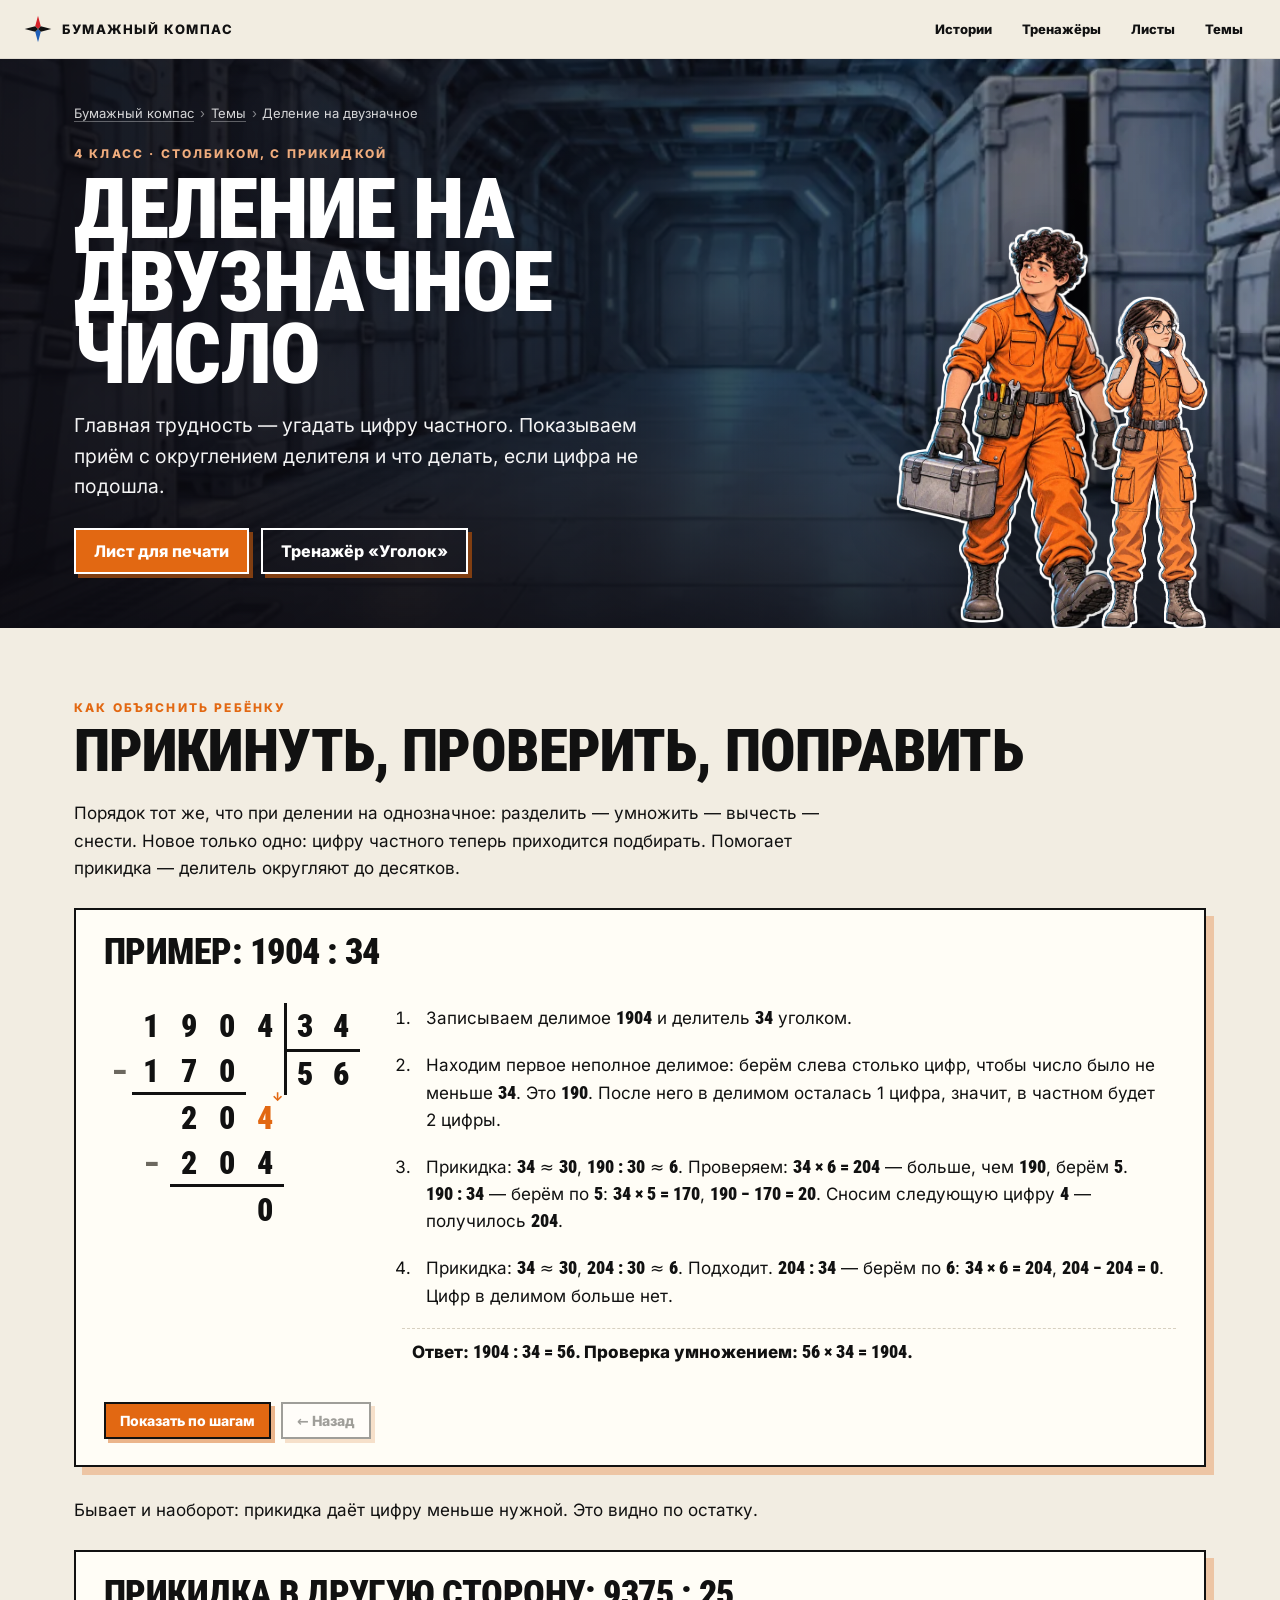
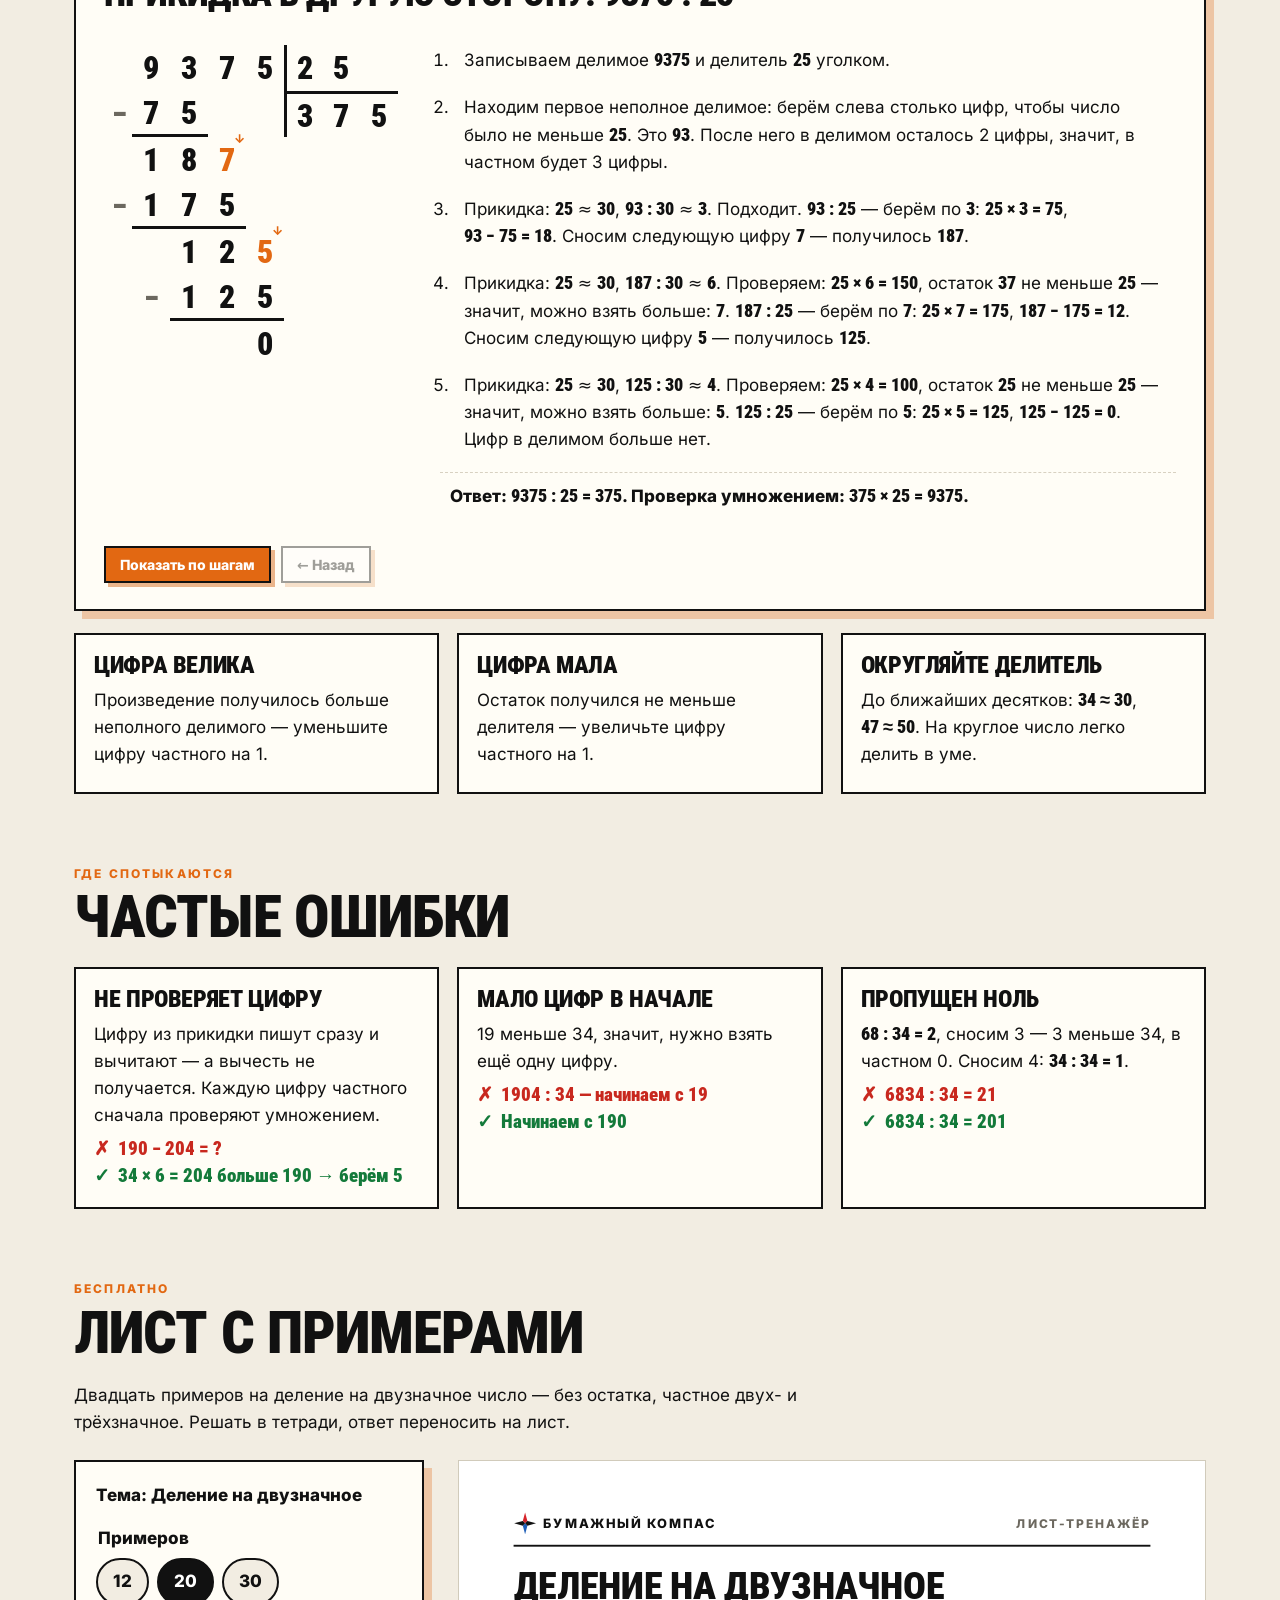
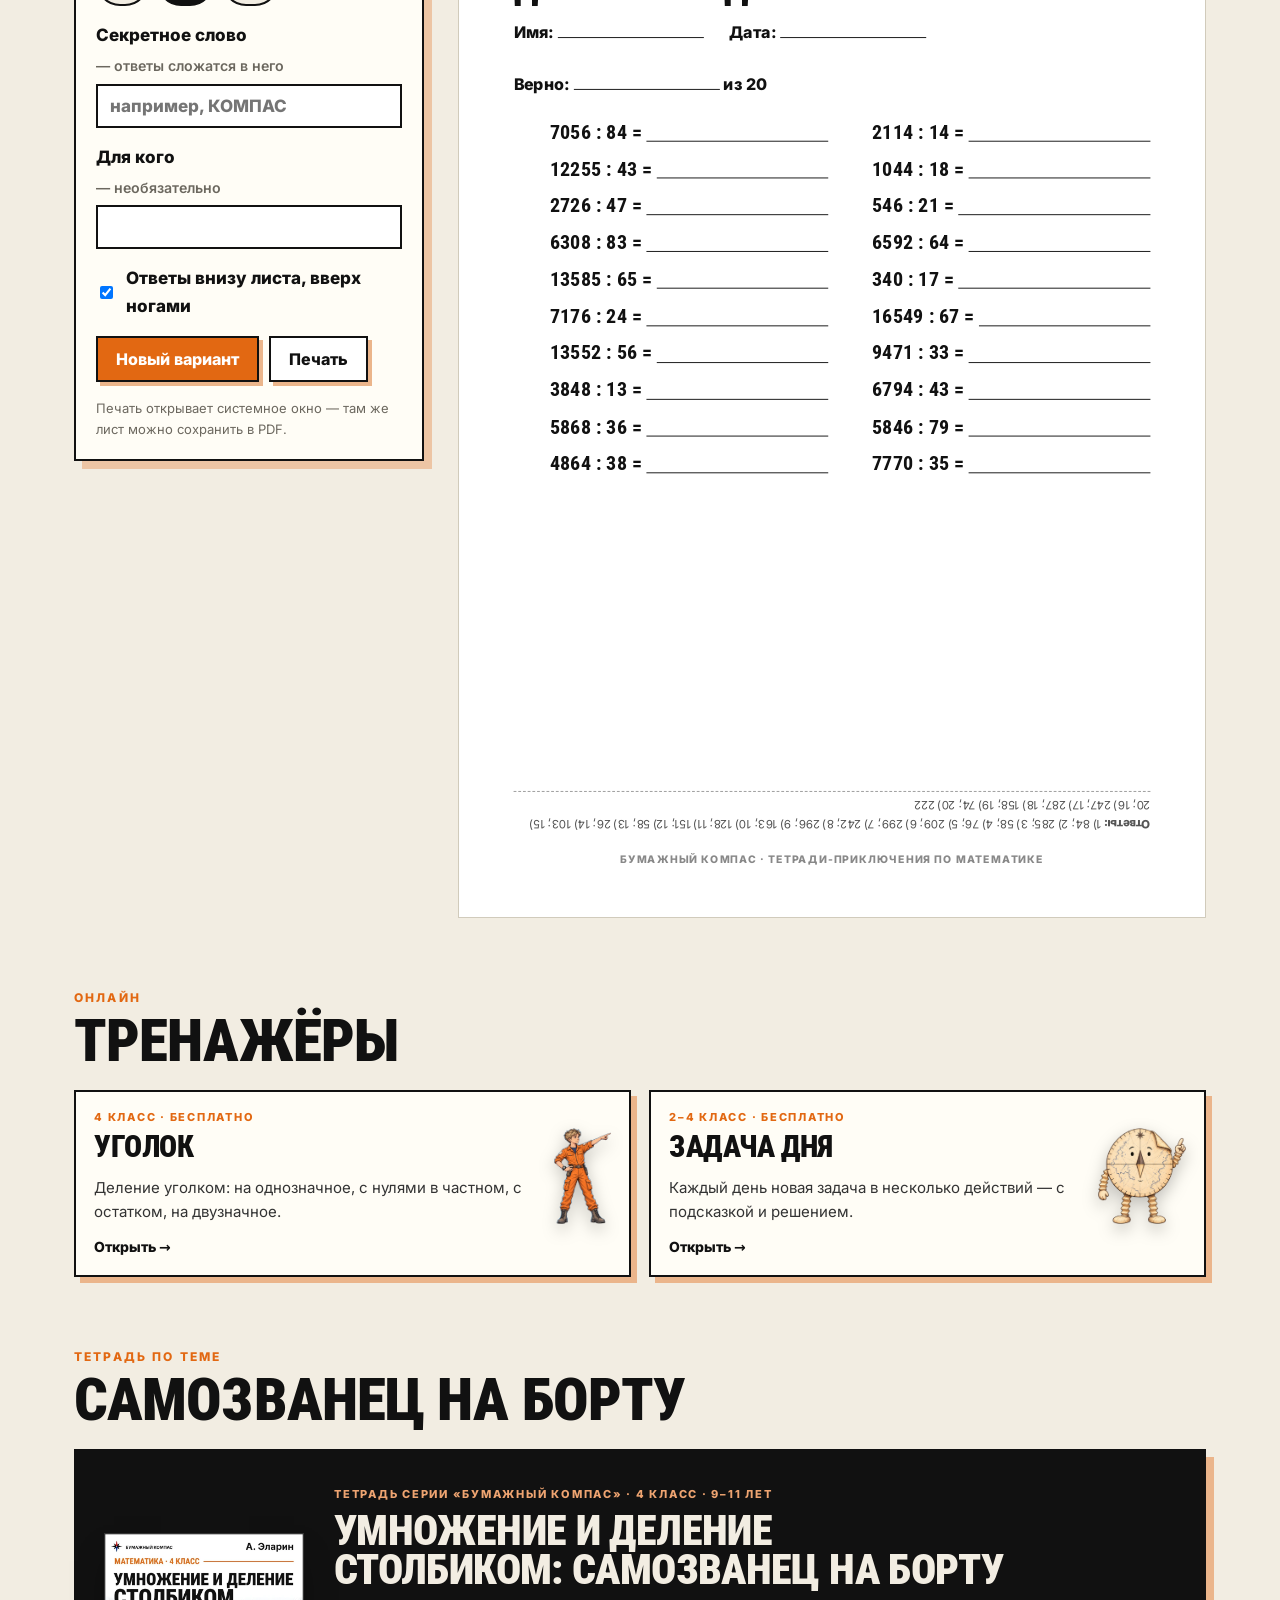
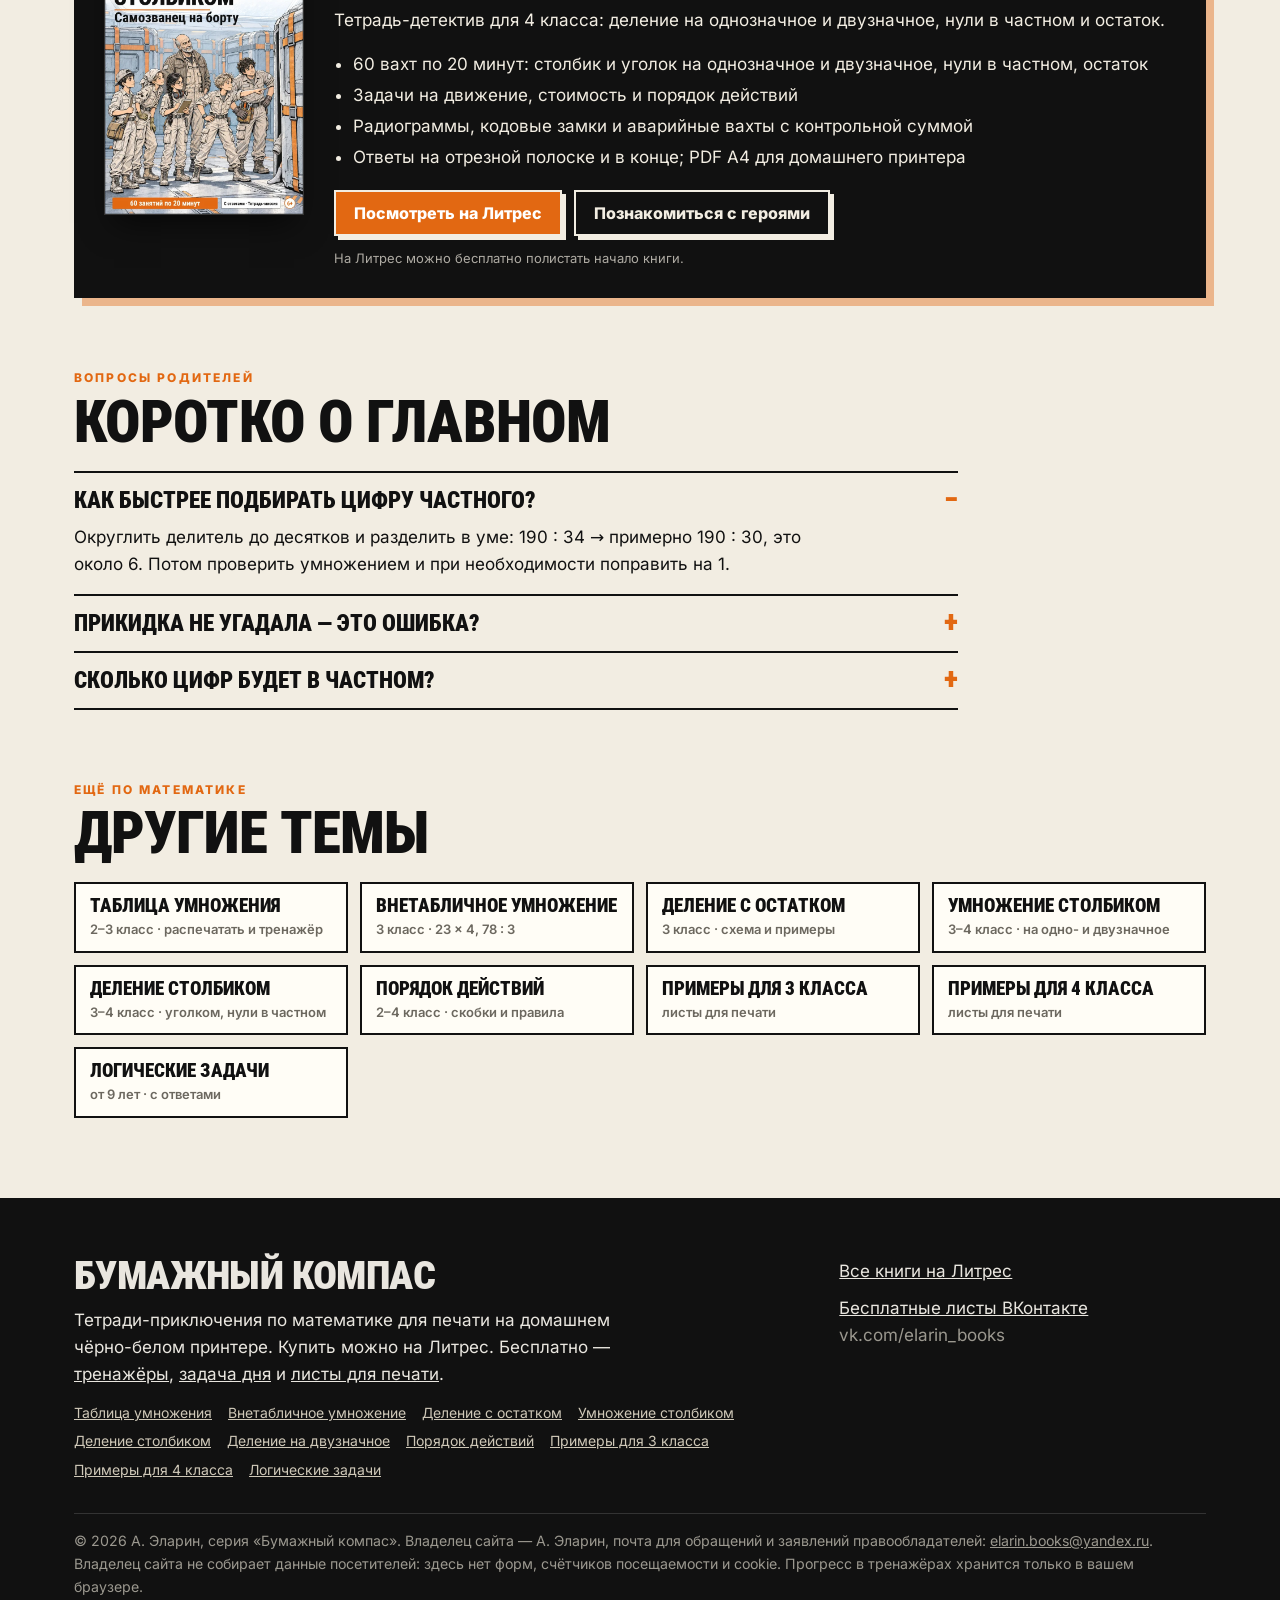
==== commit 43803dc0: "Add files via upload" ====
--- a/delenie-na-dvuznachnoe.html
+++ b/delenie-na-dvuznachnoe.html
@@ -19,7 +19,7 @@
 <link rel="icon" href="favicon.svg" type="image/svg+xml">
 <link rel="preload" href="fonts/roboto-condensed-cyrillic-900-normal.woff2" as="font" type="font/woff2" crossorigin>
 <link rel="preload" href="fonts/inter-cyrillic-400-normal.woff2" as="font" type="font/woff2" crossorigin>
-<link rel="stylesheet" href="topic.css?v=67d68ffd">
+<link rel="stylesheet" href="topic.css?v=d7e88800">
 </head>
 <body style="--c:#e26812;--d:#0b0a10">
 <header class="top"><div class="wrap"><a class="brand" href="./" aria-label="Бумажный компас — на главную"><svg viewBox="0 0 40 40" aria-hidden="true"><g transform="translate(20 20)"><polygon points="0,-19 4,-4 0,0 -4,-4" fill="#d6232a"/><polygon points="0,19 4,4 0,0 -4,4" fill="#1f5fb8"/><polygon points="19,0 4,4 0,0 4,-4" fill="currentColor"/><polygon points="-19,0 -4,4 0,0 -4,-4" fill="currentColor"/></g></svg>БУМАЖНЫЙ КОМПАС</a><nav aria-label="Разделы"><a href="./#library">Истории</a><a href="./#train">Тренажёры</a><a href="./#sheets">Листы</a><a href="./#topics">Темы</a></nav><details class="mnav"><summary>Меню</summary><div><a href="./#library">Истории</a><a href="./#train">Тренажёры</a><a href="./#sheets">Листы</a><a href="./#topics">Темы</a><a href="./">На главную</a></div></details></div></header>
--- a/topic.css
+++ b/topic.css
@@ -37,7 +37,7 @@
 .mnav{display:none;margin-left:auto;position:relative}
 .mnav summary{list-style:none;cursor:pointer;border:1.5px solid #111;border-radius:999px;padding:7px 14px;font-weight:800;font-size:13px}
 .mnav summary::-webkit-details-marker{display:none}
-.mnav div{position:absolute;right:0;top:calc(100% + 8px);background:#fffdf6;border:2.5px solid #111;box-shadow:6px 6px 0 #111;padding:8px;display:grid;min-width:220px}
+.mnav div{position:absolute;right:0;top:calc(100% + 8px);background:#fffdf6;border:2.5px solid #111;box-shadow:6px 6px 0 color-mix(in srgb,var(--c) 42%,var(--paper));padding:8px;display:grid;min-width:220px}
 .mnav div a{padding:10px 12px;font-weight:700;text-decoration:none}
 .mnav div a:hover{background:#f2ede2}
 @media (max-width:820px){.top nav{display:none}.mnav{display:block}}
@@ -69,11 +69,13 @@
 }
 
 /* кнопки */
-.btn{appearance:none;display:inline-flex;align-items:center;gap:8px;border:2.5px solid #111;background:var(--c);color:#fff;font:800 16px var(--body);padding:11px 18px;box-shadow:4px 4px 0 #111;cursor:pointer;text-decoration:none;transition:transform .12s,box-shadow .12s}
-.btn:hover{transform:translate(-2px,-2px);box-shadow:6px 6px 0 #111}
-.btn:active{transform:translate(2px,2px);box-shadow:1px 1px 0 #111}
+.btn{appearance:none;display:inline-flex;align-items:center;gap:8px;border:2.5px solid #111;background:var(--c);color:#fff;font:800 16px var(--body);padding:11px 18px;box-shadow:4px 4px 0 color-mix(in srgb,var(--c) 42%,var(--paper));cursor:pointer;text-decoration:none;transition:transform .12s,box-shadow .12s}
+.btn:hover{transform:translate(-2px,-2px);box-shadow:6px 6px 0 color-mix(in srgb,var(--c) 42%,var(--paper))}
+.btn:active{transform:translate(2px,2px);box-shadow:1px 1px 0 color-mix(in srgb,var(--c) 42%,var(--paper))}
 .btn.ghost{background:#fff;color:#111}
-.hero .btn{border-color:#fff;box-shadow:4px 4px 0 rgba(0,0,0,.6)}
+.hero .btn{border-color:#fff;box-shadow:4px 4px 0 color-mix(in srgb,var(--c) 55%,var(--d))}
+.hero .btn:hover{box-shadow:6px 6px 0 color-mix(in srgb,var(--c) 55%,var(--d))}
+.hero .btn:active{box-shadow:1px 1px 0 color-mix(in srgb,var(--c) 55%,var(--d))}
 .hero .btn.ghost{background:transparent;color:#fff}
 .btn[disabled]{opacity:.4;pointer-events:none}
 
@@ -91,7 +93,7 @@
 .math{font:800 1.08em var(--display);white-space:nowrap}
 
 /* разбор примера */
-.example{display:grid;grid-template-columns:auto minmax(0,1fr);gap:30px 40px;align-items:start;background:#fffdf6;border:2.5px solid #111;box-shadow:8px 8px 0 #111;padding:26px 28px;margin:26px 0 10px}
+.example{display:grid;grid-template-columns:auto minmax(0,1fr);gap:30px 40px;align-items:start;background:#fffdf6;border:2.5px solid #111;box-shadow:8px 8px 0 color-mix(in srgb,var(--c) 30%,var(--paper));padding:26px 28px;margin:26px 0 10px}
 .example h3{grid-column:1/-1;font-size:clamp(26px,3vw,36px);text-transform:uppercase}
 .example .colwrap{overflow-x:auto;padding:4px 2px 8px}
 .colgrid{--cw:38px;display:inline-grid;grid-auto-rows:46px;font:900 32px var(--display)}
@@ -115,7 +117,7 @@
 .stepbar .cnt{font-weight:700;color:var(--muted);font-size:14px}
 .stepbar .btn{font-size:14px;padding:8px 14px}
 @media (max-width:760px){
- .example{grid-template-columns:1fr;padding:18px 16px;gap:18px;box-shadow:5px 5px 0 #111}
+ .example{grid-template-columns:1fr;padding:18px 16px;gap:18px;box-shadow:5px 5px 0 color-mix(in srgb,var(--c) 30%,var(--paper))}
  .colgrid{--cw:32px;grid-auto-rows:40px;font-size:27px}
  .colgrid .cy{font-size:15px}
 }
@@ -159,7 +161,7 @@
 
 /* лист для печати */
 .sheets{display:grid;grid-template-columns:minmax(260px,350px) minmax(0,1fr);gap:34px;align-items:start;margin-top:24px}
-.ctl{display:grid;gap:16px;background:#fffdf6;border:2.5px solid #111;box-shadow:8px 8px 0 #111;padding:20px;position:sticky;top:78px}
+.ctl{display:grid;gap:16px;background:#fffdf6;border:2.5px solid #111;box-shadow:8px 8px 0 color-mix(in srgb,var(--c) 30%,var(--paper));padding:20px;position:sticky;top:78px}
 .ctl label{display:grid;gap:6px;font-weight:800}
 .ctl label small{font-weight:600;color:var(--muted)}
 .ctl select,.ctl input:not([type=checkbox]){font:700 17px var(--body);padding:10px 12px;border:2px solid #111;background:#fff;width:100%;border-radius:0}
@@ -199,19 +201,19 @@
 .slots small{position:absolute;left:.2em;top:.1em;font-size:.6em;color:#6c685f}
 .sheet .answers{margin-top:auto;padding-top:1em;transform:rotate(180deg);font-size:.72em;color:#555;border-bottom:1px dashed #999;padding-bottom:.4em}
 .sheet footer{margin-top:.8em;padding:0;background:none;font:700 .65em var(--body);letter-spacing:.12em;text-transform:uppercase;color:#888;text-align:center}
-@media (max-width:900px){.sheets{grid-template-columns:1fr}.ctl{position:static;box-shadow:5px 5px 0 #111}}
+@media (max-width:900px){.sheets{grid-template-columns:1fr}.ctl{position:static;box-shadow:5px 5px 0 color-mix(in srgb,var(--c) 30%,var(--paper))}}
 @media (max-width:800px){.zoomhint{display:block}.paper{cursor:zoom-in}.paper.zoom{overflow:auto;cursor:zoom-out;-webkit-overflow-scrolling:touch}}
 
 /* тренажёры, книга, вопросы, другие темы */
 .tlist{display:grid;grid-template-columns:repeat(auto-fit,minmax(260px,1fr));gap:18px;margin-top:22px}
-.tcard{display:grid;grid-template-columns:1fr auto;gap:4px 14px;align-items:end;background:#fffdf6;border:2.5px solid #111;box-shadow:6px 6px 0 #111;padding:18px 18px 16px;text-decoration:none;min-height:150px;transition:transform .15s,box-shadow .15s}
-.tcard:hover{transform:translate(-3px,-3px);box-shadow:9px 9px 0 #111}
+.tcard{display:grid;grid-template-columns:1fr auto;gap:4px 14px;align-items:end;background:#fffdf6;border:2.5px solid #111;box-shadow:6px 6px 0 color-mix(in srgb,var(--c) 42%,var(--paper));padding:18px 18px 16px;text-decoration:none;min-height:150px;transition:transform .15s,box-shadow .15s}
+.tcard:hover{transform:translate(-3px,-3px);box-shadow:9px 9px 0 color-mix(in srgb,var(--c) 42%,var(--paper))}
 .tcard small{grid-column:1/-1;font:800 11px var(--body);letter-spacing:.16em;text-transform:uppercase;color:var(--c)}
 .tcard h3{font-size:30px;text-transform:uppercase;line-height:.95}
 .tcard p{margin:6px 0 0;font-size:15px;color:#333}
 .tcard img{grid-row:2/4;grid-column:2;height:96px;width:auto;filter:drop-shadow(0 6px 8px rgba(0,0,0,.25))}
 .tcard span{font-weight:800;font-size:14px;margin-top:8px}
-.book{display:grid;grid-template-columns:200px minmax(0,1fr);gap:30px;align-items:center;background:#111;color:#f2ede2;padding:28px;margin-top:22px;border:2.5px solid #111;box-shadow:8px 8px 0 color-mix(in srgb,var(--bc,var(--c)) 85%,#000)}
+.book{display:grid;grid-template-columns:200px minmax(0,1fr);gap:30px;align-items:center;background:#111;color:#f2ede2;padding:28px;margin-top:22px;border:2.5px solid #111;box-shadow:8px 8px 0 color-mix(in srgb,var(--bc,var(--c)) 42%,var(--paper))}
 .book img{width:100%;box-shadow:0 18px 30px -10px rgba(0,0,0,.6);border:1px solid rgba(255,255,255,.15)}
 .book small{font:800 11px var(--body);letter-spacing:.16em;text-transform:uppercase;color:color-mix(in srgb,var(--bc,var(--c)) 60%,#fff)}
 .book h3{font-size:clamp(28px,3.4vw,42px);text-transform:uppercase;margin:6px 0 12px}
@@ -297,7 +299,7 @@
 .buddy.on .bd{pointer-events:auto}
 .buddy .fl{display:block;width:100%;will-change:transform}
 .buddy img{width:100%;height:auto;display:block;transition:transform .2s}
-.buddy .tag{position:relative;margin-top:-6px;padding:4px 7px 3px;background:#f2ede2;border:2px solid #111;box-shadow:2px 2px 0 #111;font:800 10px/1 Inter,Arial,sans-serif;letter-spacing:.14em;text-transform:uppercase}
+.buddy .tag{position:relative;margin-top:-6px;padding:4px 7px 3px;background:#f2ede2;border:2px solid #111;box-shadow:2px 2px 0 color-mix(in srgb,var(--c) 42%,var(--paper));font:800 10px/1 Inter,Arial,sans-serif;letter-spacing:.14em;text-transform:uppercase}
 .buddy .bd:hover img{transform:scale(1.07)}
 .buddy .bd:focus-visible{outline:none}.buddy .bd:focus-visible .tag{outline:3px solid #1f5fb8;outline-offset:2px}
 @media (max-width:640px){.buddy{width:140px;height:190px}.buddy .bd{width:78px;right:4px;bottom:calc(10px + env(safe-area-inset-bottom,0px))}.buddy.l .bd{left:4px}.buddy .tag{font-size:9px;padding:3px 5px 2px;margin-top:-4px;border-width:1.5px}}
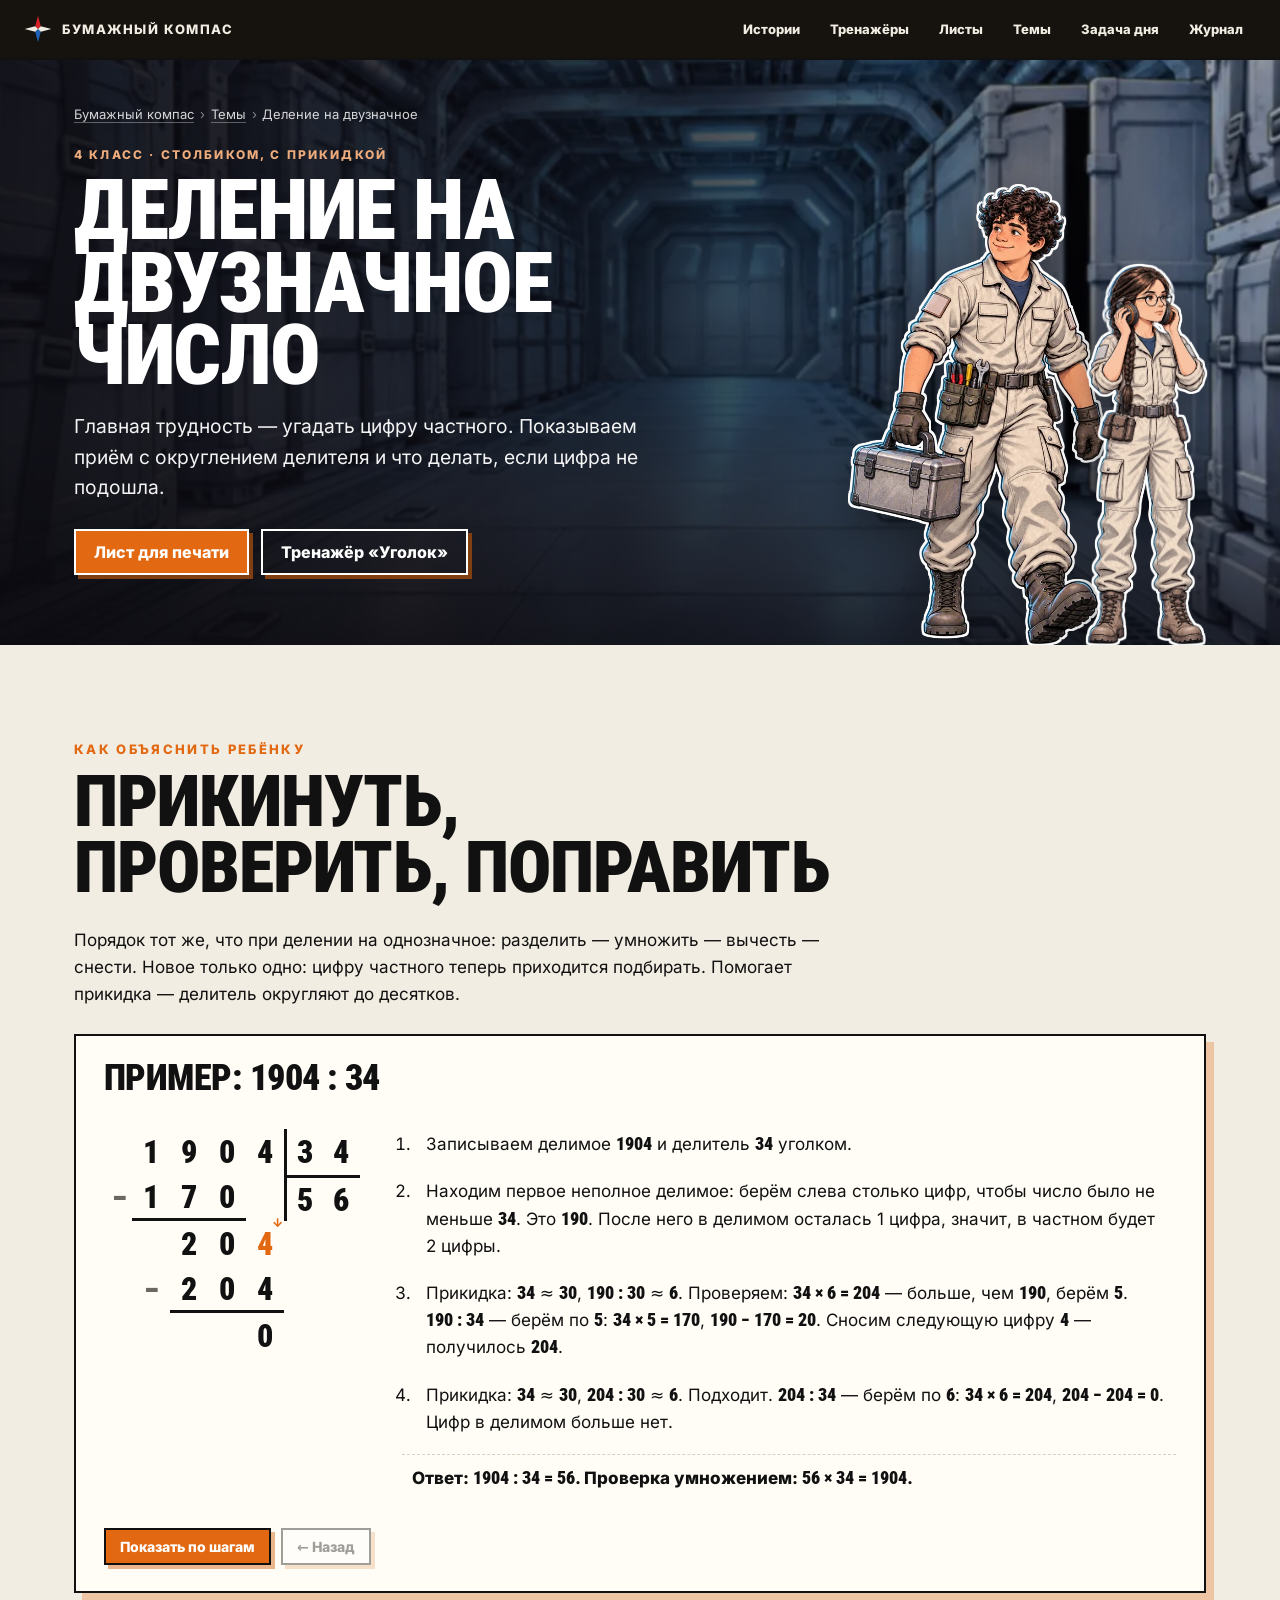
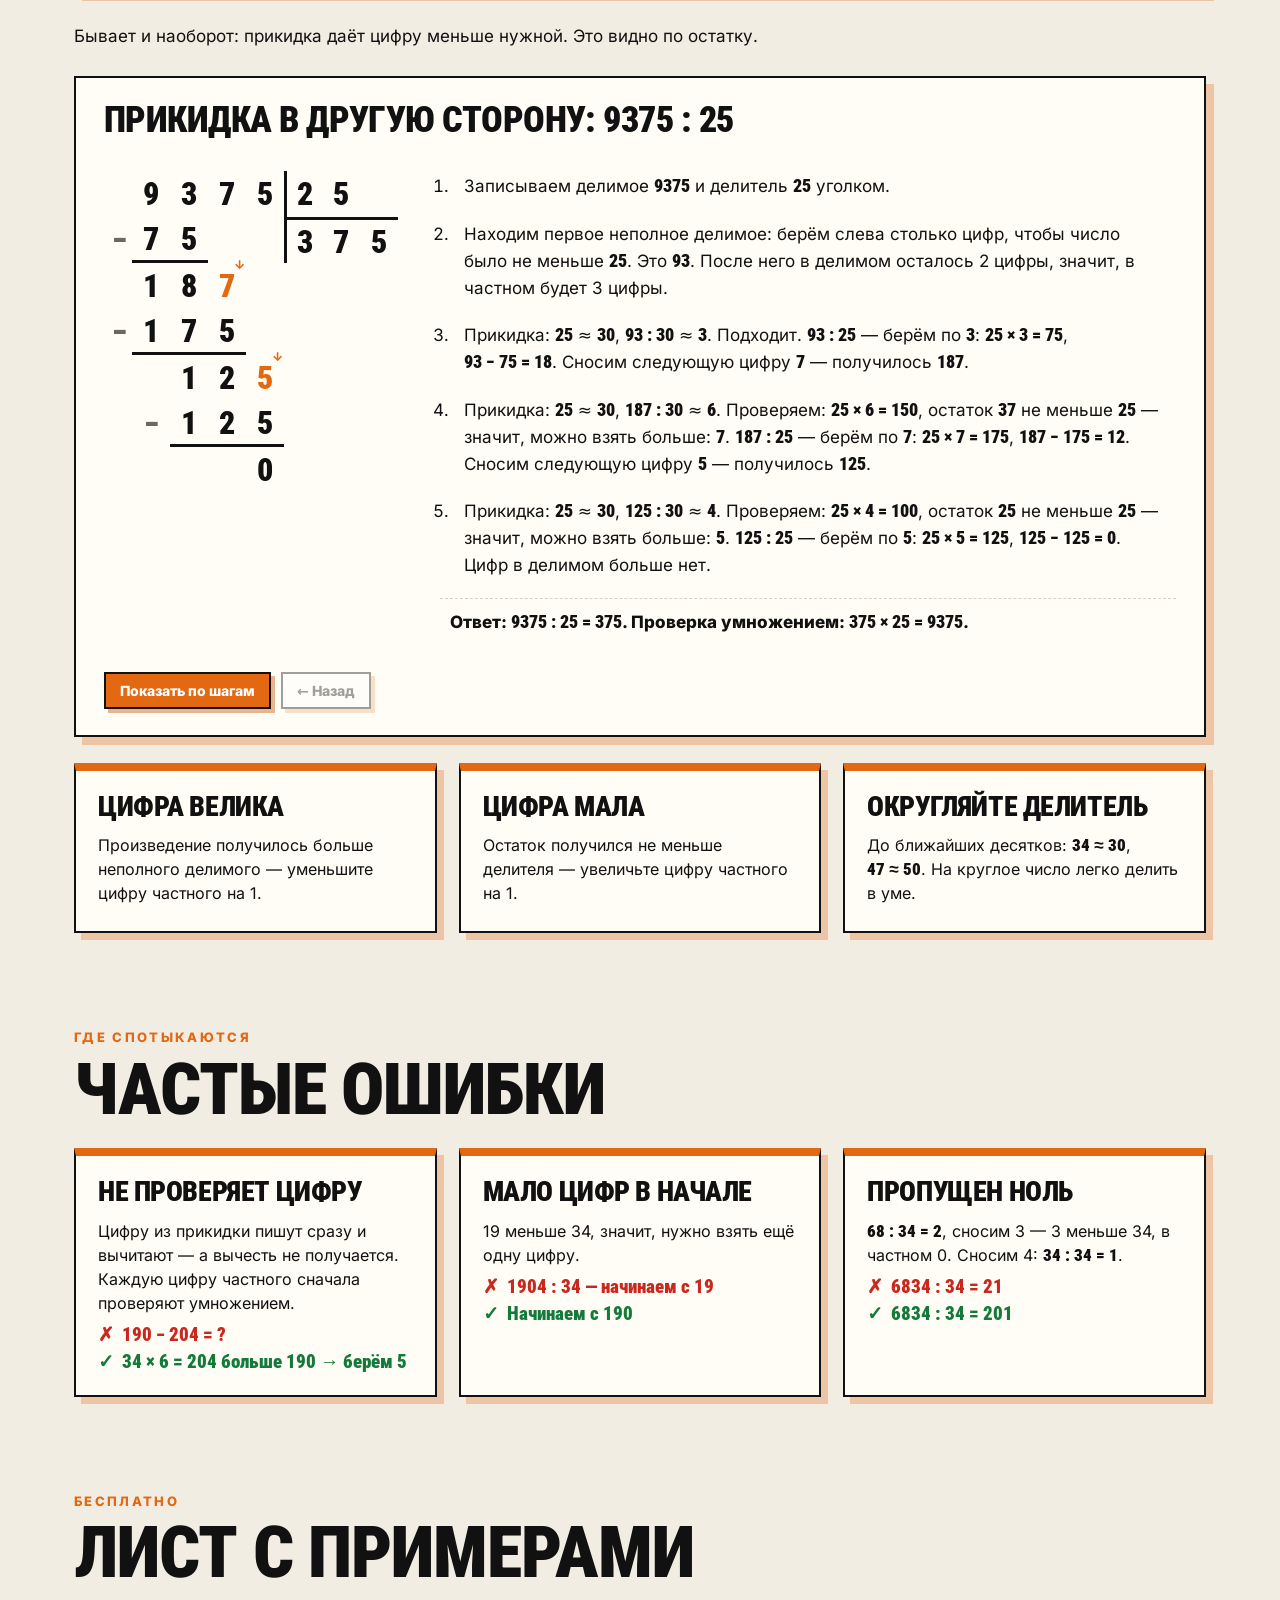
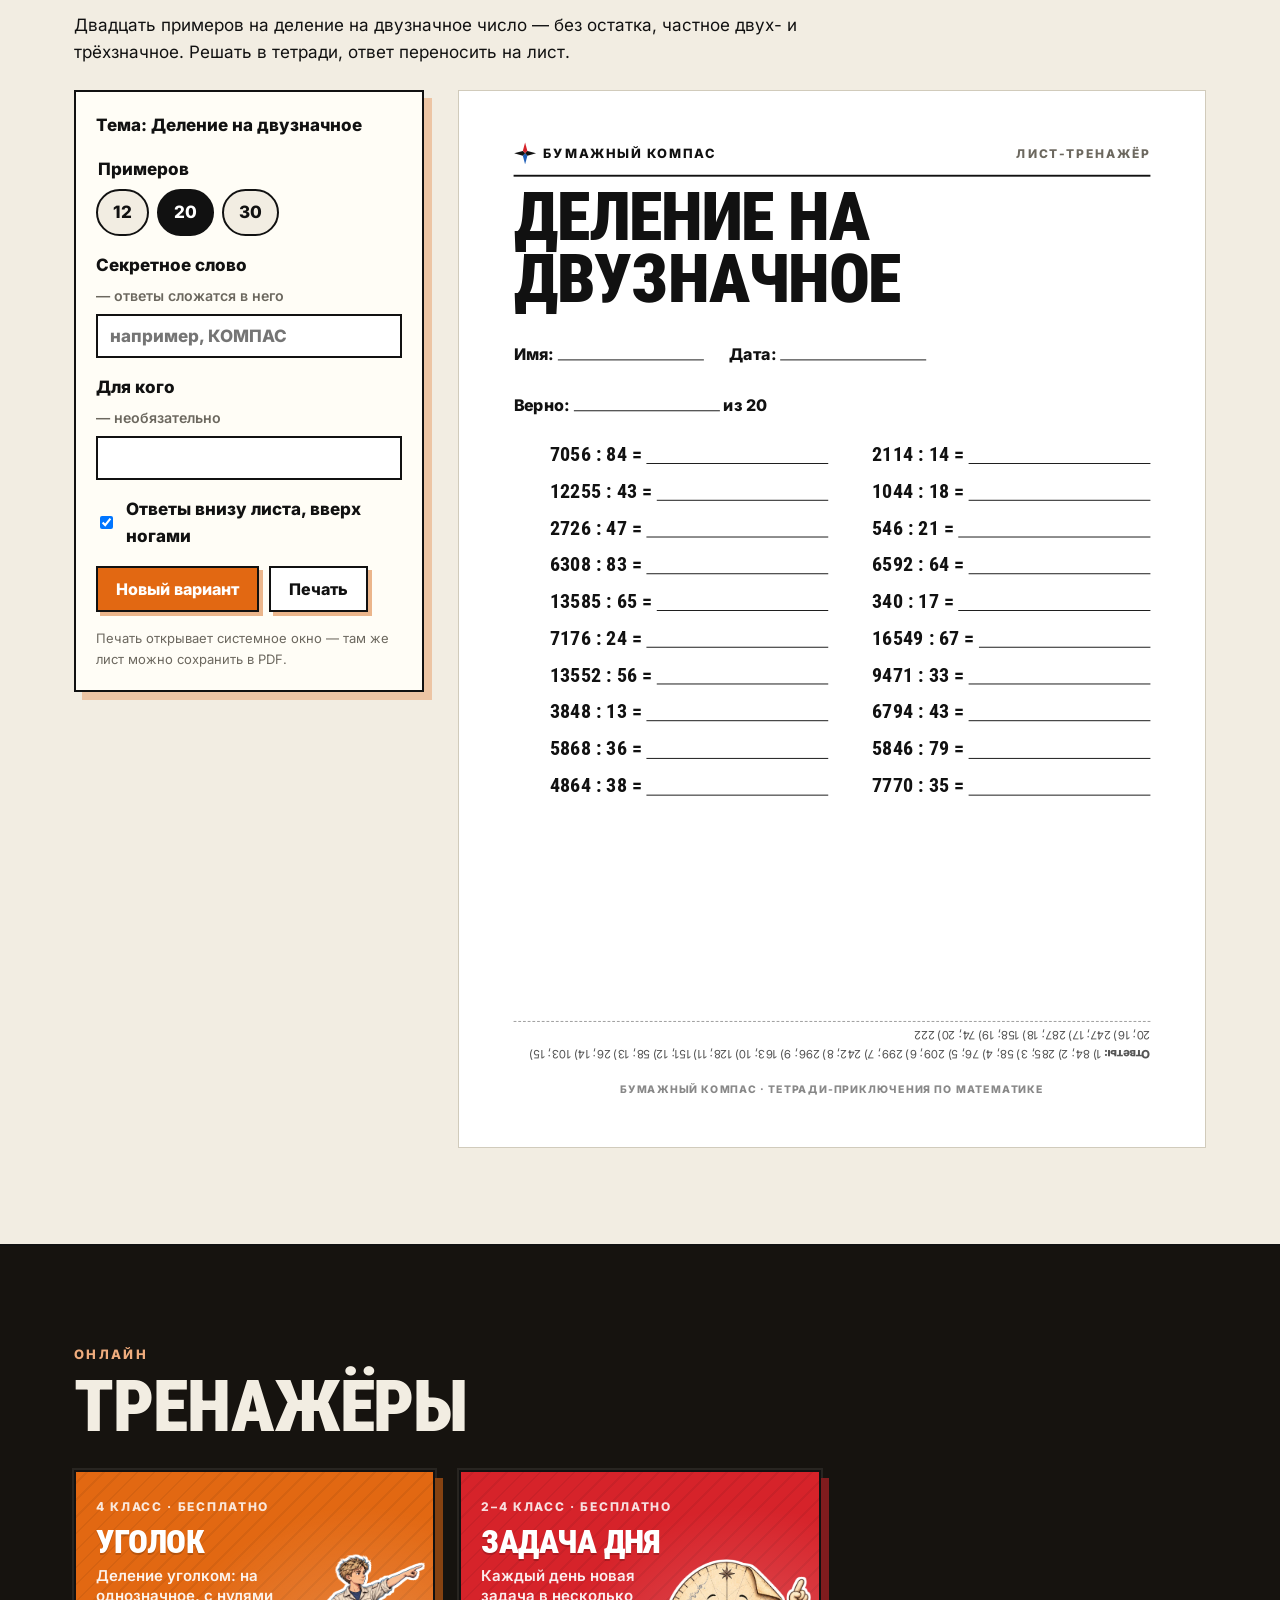
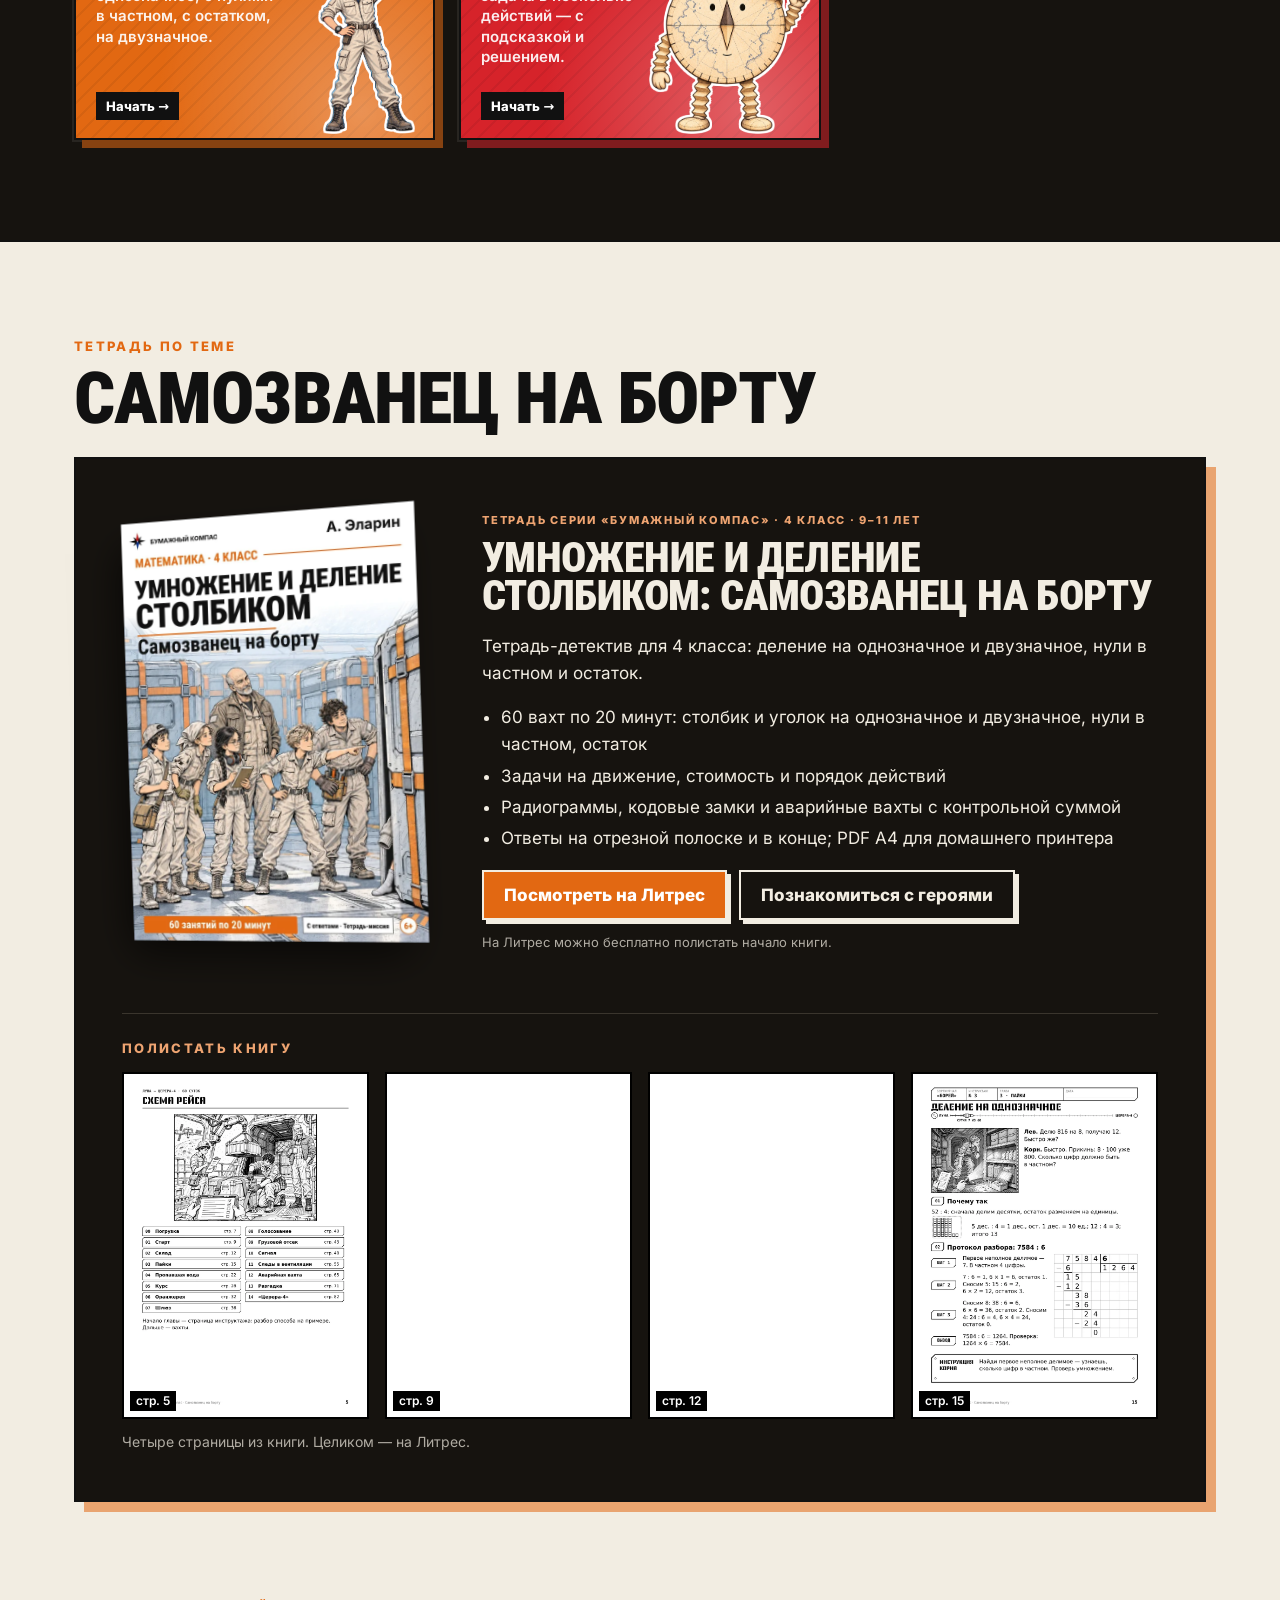
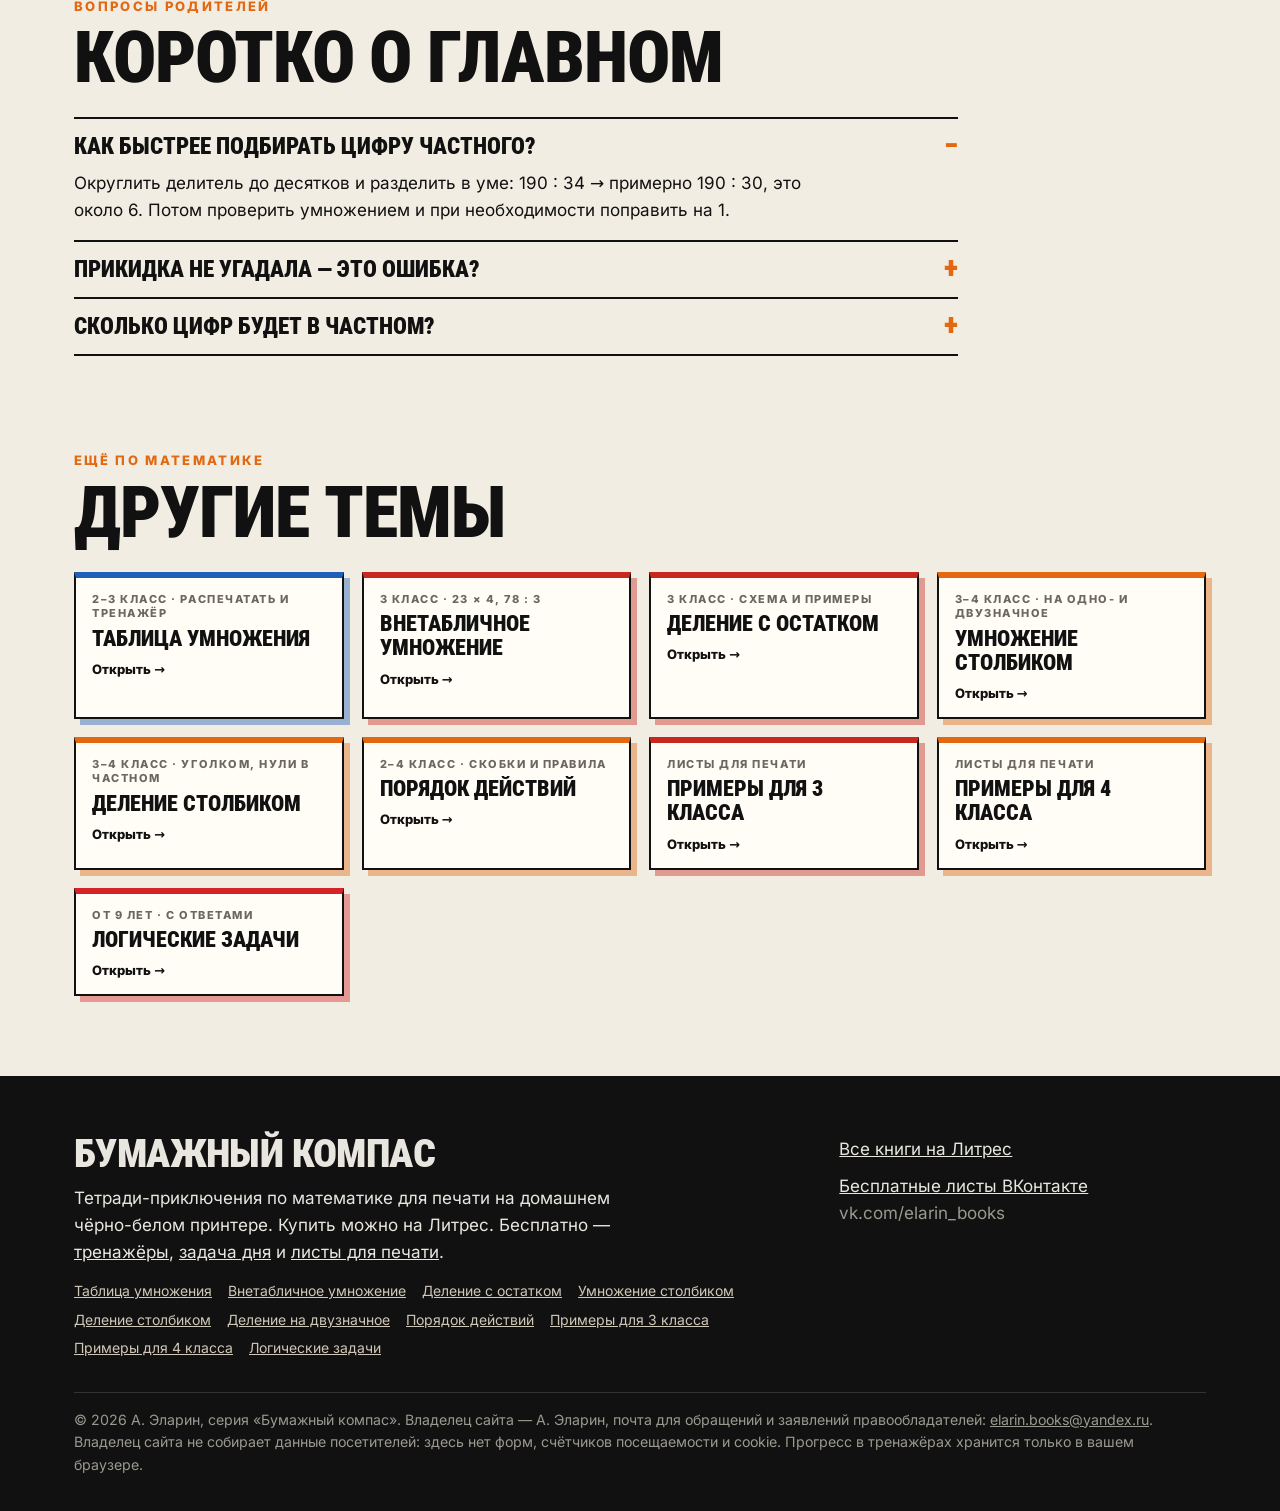
==== commit 6903a809: "Add files via upload" ====
--- a/delenie-na-dvuznachnoe.html
+++ b/delenie-na-dvuznachnoe.html
@@ -19,20 +19,20 @@
 <link rel="icon" href="favicon.svg" type="image/svg+xml">
 <link rel="preload" href="fonts/roboto-condensed-cyrillic-900-normal.woff2" as="font" type="font/woff2" crossorigin>
 <link rel="preload" href="fonts/inter-cyrillic-400-normal.woff2" as="font" type="font/woff2" crossorigin>
-<link rel="stylesheet" href="topic.css?v=d7e88800">
+<link rel="stylesheet" href="topic.css?v=0caefae9">
 </head>
 <body style="--c:#e26812;--d:#0b0a10">
-<header class="top"><div class="wrap"><a class="brand" href="./" aria-label="Бумажный компас — на главную"><svg viewBox="0 0 40 40" aria-hidden="true"><g transform="translate(20 20)"><polygon points="0,-19 4,-4 0,0 -4,-4" fill="#d6232a"/><polygon points="0,19 4,4 0,0 -4,4" fill="#1f5fb8"/><polygon points="19,0 4,4 0,0 4,-4" fill="currentColor"/><polygon points="-19,0 -4,4 0,0 -4,-4" fill="currentColor"/></g></svg>БУМАЖНЫЙ КОМПАС</a><nav aria-label="Разделы"><a href="./#library">Истории</a><a href="./#train">Тренажёры</a><a href="./#sheets">Листы</a><a href="./#topics">Темы</a></nav><details class="mnav"><summary>Меню</summary><div><a href="./#library">Истории</a><a href="./#train">Тренажёры</a><a href="./#sheets">Листы</a><a href="./#topics">Темы</a><a href="./">На главную</a></div></details></div></header>
+<header class="top"><div class="wrap"><a class="brand" href="./" aria-label="Бумажный компас — на главную"><svg viewBox="0 0 40 40" aria-hidden="true"><g transform="translate(20 20)"><polygon points="0,-19 4,-4 0,0 -4,-4" fill="#d6232a"/><polygon points="0,19 4,4 0,0 -4,4" fill="#1f5fb8"/><polygon points="19,0 4,4 0,0 4,-4" fill="currentColor"/><polygon points="-19,0 -4,4 0,0 -4,-4" fill="currentColor"/></g></svg>БУМАЖНЫЙ КОМПАС</a><nav aria-label="Разделы"><a href="./#library">Истории</a><a href="./#train">Тренажёры</a><a href="./#sheets">Листы</a><a href="./#topics">Темы</a><a href="./#daily">Задача дня</a><a href="./#journal">Журнал</a></nav><details class="mnav"><summary>Меню</summary><div><a href="./#library">Истории</a><a href="./#train">Тренажёры</a><a href="./#sheets">Листы</a><a href="./#topics">Темы</a><a href="./#daily">Задача дня</a><a href="./#journal">Журнал</a><a href="./">На главную</a></div></details></div></header>
 <main>
 <section class="hero"><div class="bg" style="background-image:url(img/bg/s-cargo.webp)"></div><div class="wrap"><div class="txt">
 <nav class="crumbs" aria-label="Вы здесь"><a href="./">Бумажный компас</a><span>›</span><a href="./#topics">Темы</a><span>›</span>Деление на двузначное</nav>
 <div class="eyebrow">4 класс · столбиком, с прикидкой</div><h1>Деление на двузначное число</h1><p class="lead">Главная трудность — угадать цифру частного. Показываем приём с округлением делителя и что делать, если цифра не подошла.</p>
 <div class="btns"><a class="btn" href="#list">Лист для печати</a><a class="btn ghost" href="./#train-corner" data-goal="trainer">Тренажёр «Уголок»</a></div>
 </div><div class="figs" aria-hidden="true"><img src="h/tim-tools.webp" alt="" width="503" height="900"><img src="h/maya-headphones.webp" alt="" width="281" height="900"></div></div></section>
-<section class="sec" id="how"><div class="wrap"><div class="eyebrow">Как объяснить ребёнку</div><h2>Прикинуть, проверить, поправить</h2><div class="prose"><p>Порядок тот же, что при делении на однозначное: разделить — умножить — вычесть — снести. Новое только одно: цифру частного теперь приходится подбирать. Помогает прикидка — делитель округляют до десятков.</p></div><div class="example"><h3>Пример: 1904 : 34</h3><div class="colwrap vis"><div class="colgrid div" style="grid-template-columns:26px repeat(4,var(--cw)) repeat(2,var(--cw))" role="img" aria-label="1904 : 34 = 56 — запись уголком"><div class="c" style="grid-row:1;grid-column:2" data-s="0">1</div><div class="c" style="grid-row:1;grid-column:3" data-s="0">9</div><div class="c" style="grid-row:1;grid-column:4" data-s="0">0</div><div class="c" style="grid-row:1;grid-column:5" data-s="0">4</div><div class="c rb vl" style="grid-row:1;grid-column:6">3</div><div class="c rq hl vl" style="grid-row:2;grid-column:6" data-s="2">5</div><div class="c rb" style="grid-row:1;grid-column:7">4</div><div class="c rq hl" style="grid-row:2;grid-column:7" data-s="3">6</div><div class="c sg" style="grid-row:2;grid-column:1" data-s="2">−</div><div class="c ln" style="grid-row:2;grid-column:2" data-s="2">1</div><div class="c ln" style="grid-row:2;grid-column:3" data-s="2">7</div><div class="c ln" style="grid-row:2;grid-column:4" data-s="2">0</div><div class="c" style="grid-row:3;grid-column:3" data-s="2">2</div><div class="c" style="grid-row:3;grid-column:4" data-s="2">0</div><div class="c  gv" style="grid-row:3;grid-column:5" data-s="2">4</div><div class="c sg" style="grid-row:4;grid-column:2" data-s="3">−</div><div class="c ln" style="grid-row:4;grid-column:3" data-s="3">2</div><div class="c ln" style="grid-row:4;grid-column:4" data-s="3">0</div><div class="c ln" style="grid-row:4;grid-column:5" data-s="3">4</div><div class="c" style="grid-row:5;grid-column:5" data-s="3">0</div></div></div><div><ol class="steps"><li data-s="0">Записываем делимое <span class="math">1904</span> и делитель <span class="math">34</span> уголком.</li><li data-s="1">Находим первое неполное делимое: берём слева столько цифр, чтобы число было не меньше <span class="math">34</span>. Это <span class="math">190</span>. После него в делимом осталась 1 цифра, значит, в частном будет 2 цифры.</li><li data-s="2">Прикидка: <span class="math">34</span> ≈ <span class="math">30</span>, <span class="math">190 : 30</span> ≈ <span class="math">6</span>. Проверяем: <span class="math">34 × 6 = 204</span> — больше, чем <span class="math">190</span>, берём <span class="math">5</span>. <span class="math">190 : 34</span> — берём по <span class="math">5</span>: <span class="math">34 × 5 = 170</span>, <span class="math">190 − 170 = 20</span>. Сносим следующую цифру <span class="math">4</span> — получилось <span class="math">204</span>.</li><li data-s="3">Прикидка: <span class="math">34</span> ≈ <span class="math">30</span>, <span class="math">204 : 30</span> ≈ <span class="math">6</span>. Подходит. <span class="math">204 : 34</span> — берём по <span class="math">6</span>: <span class="math">34 × 6 = 204</span>, <span class="math">204 − 204 = 0</span>. Цифр в делимом больше нет.</li><li data-s="4" class="ck">Ответ: <span class="math">1904 : 34 = 56</span>. Проверка умножением: <span class="math">56 × 34 = 1904</span>.</li></ol></div><div class="stepbar" hidden><button class="btn" type="button" data-a="next">Показать по шагам</button><button class="btn ghost" type="button" data-a="prev">← Назад</button><button class="btn ghost" type="button" data-a="all" hidden>Показать всё</button><span class="cnt"></span></div></div><div class="prose" style="margin-top:30px"><p>Бывает и наоборот: прикидка даёт цифру меньше нужной. Это видно по остатку.</p></div><div class="example"><h3>Прикидка в другую сторону: 9375 : 25</h3><div class="colwrap vis"><div class="colgrid div" style="grid-template-columns:26px repeat(4,var(--cw)) repeat(3,var(--cw))" role="img" aria-label="9375 : 25 = 375 — запись уголком"><div class="c" style="grid-row:1;grid-column:2" data-s="0">9</div><div class="c" style="grid-row:1;grid-column:3" data-s="0">3</div><div class="c" style="grid-row:1;grid-column:4" data-s="0">7</div><div class="c" style="grid-row:1;grid-column:5" data-s="0">5</div><div class="c rb vl" style="grid-row:1;grid-column:6">2</div><div class="c rq hl vl" style="grid-row:2;grid-column:6" data-s="2">3</div><div class="c rb" style="grid-row:1;grid-column:7">5</div><div class="c rq hl" style="grid-row:2;grid-column:7" data-s="3">7</div><div class="c rb" style="grid-row:1;grid-column:8"></div><div class="c rq hl" style="grid-row:2;grid-column:8" data-s="4">5</div><div class="c sg" style="grid-row:2;grid-column:1" data-s="2">−</div><div class="c ln" style="grid-row:2;grid-column:2" data-s="2">7</div><div class="c ln" style="grid-row:2;grid-column:3" data-s="2">5</div><div class="c" style="grid-row:3;grid-column:2" data-s="2">1</div><div class="c" style="grid-row:3;grid-column:3" data-s="2">8</div><div class="c  gv" style="grid-row:3;grid-column:4" data-s="2">7</div><div class="c sg" style="grid-row:4;grid-column:1" data-s="3">−</div><div class="c ln" style="grid-row:4;grid-column:2" data-s="3">1</div><div class="c ln" style="grid-row:4;grid-column:3" data-s="3">7</div><div class="c ln" style="grid-row:4;grid-column:4" data-s="3">5</div><div class="c" style="grid-row:5;grid-column:3" data-s="3">1</div><div class="c" style="grid-row:5;grid-column:4" data-s="3">2</div><div class="c  gv" style="grid-row:5;grid-column:5" data-s="3">5</div><div class="c sg" style="grid-row:6;grid-column:2" data-s="4">−</div><div class="c ln" style="grid-row:6;grid-column:3" data-s="4">1</div><div class="c ln" style="grid-row:6;grid-column:4" data-s="4">2</div><div class="c ln" style="grid-row:6;grid-column:5" data-s="4">5</div><div class="c" style="grid-row:7;grid-column:5" data-s="4">0</div></div></div><div><ol class="steps"><li data-s="0">Записываем делимое <span class="math">9375</span> и делитель <span class="math">25</span> уголком.</li><li data-s="1">Находим первое неполное делимое: берём слева столько цифр, чтобы число было не меньше <span class="math">25</span>. Это <span class="math">93</span>. После него в делимом осталось 2 цифры, значит, в частном будет 3 цифры.</li><li data-s="2">Прикидка: <span class="math">25</span> ≈ <span class="math">30</span>, <span class="math">93 : 30</span> ≈ <span class="math">3</span>. Подходит. <span class="math">93 : 25</span> — берём по <span class="math">3</span>: <span class="math">25 × 3 = 75</span>, <span class="math">93 − 75 = 18</span>. Сносим следующую цифру <span class="math">7</span> — получилось <span class="math">187</span>.</li><li data-s="3">Прикидка: <span class="math">25</span> ≈ <span class="math">30</span>, <span class="math">187 : 30</span> ≈ <span class="math">6</span>. Проверяем: <span class="math">25 × 6 = 150</span>, остаток <span class="math">37</span> не меньше <span class="math">25</span> — значит, можно взять больше: <span class="math">7</span>. <span class="math">187 : 25</span> — берём по <span class="math">7</span>: <span class="math">25 × 7 = 175</span>, <span class="math">187 − 175 = 12</span>. Сносим следующую цифру <span class="math">5</span> — получилось <span class="math">125</span>.</li><li data-s="4">Прикидка: <span class="math">25</span> ≈ <span class="math">30</span>, <span class="math">125 : 30</span> ≈ <span class="math">4</span>. Проверяем: <span class="math">25 × 4 = 100</span>, остаток <span class="math">25</span> не меньше <span class="math">25</span> — значит, можно взять больше: <span class="math">5</span>. <span class="math">125 : 25</span> — берём по <span class="math">5</span>: <span class="math">25 × 5 = 125</span>, <span class="math">125 − 125 = 0</span>. Цифр в делимом больше нет.</li><li data-s="5" class="ck">Ответ: <span class="math">9375 : 25 = 375</span>. Проверка умножением: <span class="math">375 × 25 = 9375</span>.</li></ol></div><div class="stepbar" hidden><button class="btn" type="button" data-a="next">Показать по шагам</button><button class="btn ghost" type="button" data-a="prev">← Назад</button><button class="btn ghost" type="button" data-a="all" hidden>Показать всё</button><span class="cnt"></span></div></div><div class="cards"><div class="card"><h3>Цифра велика</h3><p>Произведение получилось больше неполного делимого — уменьшите цифру частного на 1.</p></div><div class="card"><h3>Цифра мала</h3><p>Остаток получился не меньше делителя — увеличьте цифру частного на 1.</p></div><div class="card"><h3>Округляйте делитель</h3><p>До ближайших десятков: <span class="math">34 ≈ 30</span>, <span class="math">47 ≈ 50</span>. На круглое число легко делить в уме.</p></div></div></div></section><section class="sec" id="mistakes"><div class="wrap"><div class="eyebrow">Где спотыкаются</div><h2>Частые ошибки</h2><div class="cards"><div class="card"><h3>Не проверяет цифру</h3><p>Цифру из прикидки пишут сразу и вычитают — а вычесть не получается. Каждую цифру частного сначала проверяют умножением.</p><div class="bad">190 − 204 = ?</div><div class="good">34 × 6 = 204 больше 190 → берём 5</div></div><div class="card"><h3>Мало цифр в начале</h3><p>19 меньше 34, значит, нужно взять ещё одну цифру.</p><div class="bad">1904 : 34 — начинаем с 19</div><div class="good">Начинаем с 190</div></div><div class="card"><h3>Пропущен ноль</h3><p><span class="math">68 : 34 = 2</span>, сносим 3 — 3 меньше 34, в частном 0. Сносим 4: <span class="math">34 : 34 = 1</span>.</p><div class="bad">6834 : 34 = 21</div><div class="good">6834 : 34 = 201</div></div></div></div></section><section class="sec" id="list"><div class="wrap"><div class="eyebrow">Бесплатно</div><h2>Лист с примерами</h2><div class="prose"><p>Двадцать примеров на деление на двузначное число — без остатка, частное двух- и трёхзначное. Решать в тетради, ответ переносить на лист.</p></div><div class="sheets sheetbox" data-topics="div2" data-topic="div2" data-n="20" data-seed="966493"><form class="ctl" onsubmit="return false"><p style="margin:0;font-weight:800">Тема: Деление на двузначное</p><fieldset><legend>Примеров</legend><div class="chips"><button type="button" data-k="12" aria-pressed="false">12</button><button type="button" data-k="20" aria-pressed="true">20</button><button type="button" data-k="30" aria-pressed="false">30</button></div></fieldset><label>Секретное слово <small>— ответы сложатся в него</small><input id="sw" maxlength="14" placeholder="например, КОМПАС" autocomplete="off"></label><label>Для кого <small>— необязательно</small><input id="sname" maxlength="30" autocomplete="off"></label><label class="ck"><input type="checkbox" id="sa" checked> Ответы внизу листа, вверх ногами</label><div class="row2"><button class="btn" type="button" id="snew">Новый вариант</button><button class="btn ghost" type="button" id="sprint">Печать</button></div><p class="small" id="snote">Печать открывает системное окно — там же лист можно сохранить в PDF.</p></form><div><p class="zoomhint">Нажмите на лист, чтобы рассмотреть его в полный размер.</p><div class="paper" style="height:1123px"><div class="sheet"><header><div class="sb"><svg viewBox="0 0 40 40" aria-hidden="true"><g transform="translate(20 20)"><polygon points="0,-19 4,-4 0,0 -4,-4" fill="#d6232a"/><polygon points="0,19 4,4 0,0 -4,4" fill="#1f5fb8"/><polygon points="19,0 4,4 0,0 4,-4" fill="#111"/><polygon points="-19,0 -4,4 0,0 -4,-4" fill="#111"/></g></svg><span>Бумажный компас</span></div><div class="sl">Лист-тренажёр</div></header><h2>Деление на двузначное</h2><div class="fill"><span>Имя: <i></i></span><span>Дата: <i></i></span><span>Верно: <i></i> из 20</span></div><ol class="ex" style="columns:2"><li><span>7056 : 84 = </span><i></i></li><li><span>12255 : 43 = </span><i></i></li><li><span>2726 : 47 = </span><i></i></li><li><span>6308 : 83 = </span><i></i></li><li><span>13585 : 65 = </span><i></i></li><li><span>7176 : 24 = </span><i></i></li><li><span>13552 : 56 = </span><i></i></li><li><span>3848 : 13 = </span><i></i></li><li><span>5868 : 36 = </span><i></i></li><li><span>4864 : 38 = </span><i></i></li><li><span>2114 : 14 = </span><i></i></li><li><span>1044 : 18 = </span><i></i></li><li><span>546 : 21 = </span><i></i></li><li><span>6592 : 64 = </span><i></i></li><li><span>340 : 17 = </span><i></i></li><li><span>16549 : 67 = </span><i></i></li><li><span>9471 : 33 = </span><i></i></li><li><span>6794 : 43 = </span><i></i></li><li><span>5846 : 79 = </span><i></i></li><li><span>7770 : 35 = </span><i></i></li></ol><div class="answers"><b>Ответы:</b> 1) 84; 2) 285; 3) 58; 4) 76; 5) 209; 6) 299; 7) 242; 8) 296; 9) 163; 10) 128; 11) 151; 12) 58; 13) 26; 14) 103; 15) 20; 16) 247; 17) 287; 18) 158; 19) 74; 20) 222</div><footer>Бумажный компас · тетради-приключения по математике</footer></div></div></div></div></div></section><section class="sec" id="train"><div class="wrap"><div class="eyebrow">Онлайн</div><h2>Тренажёры</h2><div class="tlist"><a class="tcard" href="./#train-corner" data-goal="trainer"><small>4 класс · бесплатно</small><h3>Уголок</h3><img src="h/lev-point.webp" alt="" width="531" height="900" loading="lazy" decoding="async"><p>Деление уголком: на однозначное, с нулями в частном, с остатком, на двузначное.</p><span>Открыть →</span></a><a class="tcard" href="./#daily" data-goal="trainer"><small>2–4 класс · бесплатно</small><h3>Задача дня</h3><img src="h/rumb-point.webp" alt="" width="827" height="900" loading="lazy" decoding="async"><p>Каждый день новая задача в несколько действий — с подсказкой и решением.</p><span>Открыть →</span></a></div></div></section><section class="sec" id="book"><div class="wrap"><div class="eyebrow">Тетрадь по теме</div><h2>Самозванец на борту</h2><div class="book" style="--bc:#e26812"><img src="img/cover-b3.webp" alt="Обложка: Умножение и деление столбиком: Самозванец на борту" width="700" height="990" loading="lazy" decoding="async"><div class="body"><div class="head"><small>Тетрадь серии «Бумажный компас» · 4 класс · 9–11 лет</small><h3>Умножение и деление столбиком: Самозванец на борту</h3></div><p>Тетрадь-детектив для 4 класса: деление на однозначное и двузначное, нули в частном и остаток.</p><ul><li>60 вахт по 20 минут: столбик и уголок на однозначное и двузначное, нули в частном, остаток</li><li>Задачи на движение, стоимость и порядок действий</li><li>Радиограммы, кодовые замки и аварийные вахты с контрольной суммой</li><li>Ответы на отрезной полоске и в конце; PDF A4 для домашнего принтера</li></ul><div class="btns"><a class="btn" href="https://www.litres.ru/book/a-elarin-34117204/umnozhenie-i-delenie-stolbikom-samozvanets-na-bortu-74718994/" data-goal="litres" rel="noopener">Посмотреть на Литрес</a><a class="btn ghost" href="./#story-borey">Познакомиться с героями</a></div><p class="fine">На Литрес можно бесплатно полистать начало книги.</p></div></div></div></section><section class="sec" id="faq"><div class="wrap"><div class="eyebrow">Вопросы родителей</div><h2>Коротко о главном</h2><div class="faq"><details open><summary>Как быстрее подбирать цифру частного?</summary><p>Округлить делитель до десятков и разделить в уме: 190 : 34 → примерно 190 : 30, это около 6. Потом проверить умножением и при необходимости поправить на 1.</p></details><details><summary>Прикидка не угадала — это ошибка?</summary><p>Нет, прикидка может ошибиться на единицу. Главное — проверка: если произведение больше неполного делимого, цифру уменьшают; если остаток не меньше делителя — увеличивают.</p></details><details><summary>Сколько цифр будет в частном?</summary><p>Одна за первое неполное делимое и ещё по одной за каждую оставшуюся цифру делимого. В 1904 : 34 первое неполное — 190, после него одна цифра, значит, в частном две цифры.</p></details></div></div></section><section class="sec" id="more"><div class="wrap"><div class="eyebrow">Ещё по математике</div><h2>Другие темы</h2><div class="related"><a href="tablica-umnozheniya.html">Таблица умножения<small>2–3 класс · распечатать и тренажёр</small></a><a href="vnetablichnoe-umnozhenie.html">Внетабличное умножение<small>3 класс · 23 × 4, 78 : 3</small></a><a href="delenie-s-ostatkom.html">Деление с остатком<small>3 класс · схема и примеры</small></a><a href="umnozhenie-stolbikom.html">Умножение столбиком<small>3–4 класс · на одно- и двузначное</small></a><a href="delenie-stolbikom.html">Деление столбиком<small>3–4 класс · уголком, нули в частном</small></a><a href="poryadok-dejstvij.html">Порядок действий<small>2–4 класс · скобки и правила</small></a><a href="primery-3-klass.html">Примеры для 3 класса<small>листы для печати</small></a><a href="primery-4-klass.html">Примеры для 4 класса<small>листы для печати</small></a><a href="logicheskie-zadachi.html">Логические задачи<small>от 9 лет · с ответами</small></a></div></div></section>
+<section class="sec" id="how"><div class="wrap"><div class="eyebrow">Как объяснить ребёнку</div><h2>Прикинуть, проверить, поправить</h2><div class="prose"><p>Порядок тот же, что при делении на однозначное: разделить — умножить — вычесть — снести. Новое только одно: цифру частного теперь приходится подбирать. Помогает прикидка — делитель округляют до десятков.</p></div><div class="example"><h3>Пример: 1904 : 34</h3><div class="colwrap vis"><div class="colgrid div" style="grid-template-columns:26px repeat(4,var(--cw)) repeat(2,var(--cw))" role="img" aria-label="1904 : 34 = 56 — запись уголком"><div class="c" style="grid-row:1;grid-column:2" data-s="0">1</div><div class="c" style="grid-row:1;grid-column:3" data-s="0">9</div><div class="c" style="grid-row:1;grid-column:4" data-s="0">0</div><div class="c" style="grid-row:1;grid-column:5" data-s="0">4</div><div class="c rb vl" style="grid-row:1;grid-column:6">3</div><div class="c rq hl vl" style="grid-row:2;grid-column:6" data-s="2">5</div><div class="c rb" style="grid-row:1;grid-column:7">4</div><div class="c rq hl" style="grid-row:2;grid-column:7" data-s="3">6</div><div class="c sg" style="grid-row:2;grid-column:1" data-s="2">−</div><div class="c ln" style="grid-row:2;grid-column:2" data-s="2">1</div><div class="c ln" style="grid-row:2;grid-column:3" data-s="2">7</div><div class="c ln" style="grid-row:2;grid-column:4" data-s="2">0</div><div class="c" style="grid-row:3;grid-column:3" data-s="2">2</div><div class="c" style="grid-row:3;grid-column:4" data-s="2">0</div><div class="c  gv" style="grid-row:3;grid-column:5" data-s="2">4</div><div class="c sg" style="grid-row:4;grid-column:2" data-s="3">−</div><div class="c ln" style="grid-row:4;grid-column:3" data-s="3">2</div><div class="c ln" style="grid-row:4;grid-column:4" data-s="3">0</div><div class="c ln" style="grid-row:4;grid-column:5" data-s="3">4</div><div class="c" style="grid-row:5;grid-column:5" data-s="3">0</div></div></div><div><ol class="steps"><li data-s="0">Записываем делимое <span class="math">1904</span> и делитель <span class="math">34</span> уголком.</li><li data-s="1">Находим первое неполное делимое: берём слева столько цифр, чтобы число было не меньше <span class="math">34</span>. Это <span class="math">190</span>. После него в делимом осталась 1 цифра, значит, в частном будет 2 цифры.</li><li data-s="2">Прикидка: <span class="math">34</span> ≈ <span class="math">30</span>, <span class="math">190 : 30</span> ≈ <span class="math">6</span>. Проверяем: <span class="math">34 × 6 = 204</span> — больше, чем <span class="math">190</span>, берём <span class="math">5</span>. <span class="math">190 : 34</span> — берём по <span class="math">5</span>: <span class="math">34 × 5 = 170</span>, <span class="math">190 − 170 = 20</span>. Сносим следующую цифру <span class="math">4</span> — получилось <span class="math">204</span>.</li><li data-s="3">Прикидка: <span class="math">34</span> ≈ <span class="math">30</span>, <span class="math">204 : 30</span> ≈ <span class="math">6</span>. Подходит. <span class="math">204 : 34</span> — берём по <span class="math">6</span>: <span class="math">34 × 6 = 204</span>, <span class="math">204 − 204 = 0</span>. Цифр в делимом больше нет.</li><li data-s="4" class="ck">Ответ: <span class="math">1904 : 34 = 56</span>. Проверка умножением: <span class="math">56 × 34 = 1904</span>.</li></ol></div><div class="stepbar" hidden><button class="btn" type="button" data-a="next">Показать по шагам</button><button class="btn ghost" type="button" data-a="prev">← Назад</button><button class="btn ghost" type="button" data-a="all" hidden>Показать всё</button><span class="cnt"></span></div></div><div class="prose" style="margin-top:30px"><p>Бывает и наоборот: прикидка даёт цифру меньше нужной. Это видно по остатку.</p></div><div class="example"><h3>Прикидка в другую сторону: 9375 : 25</h3><div class="colwrap vis"><div class="colgrid div" style="grid-template-columns:26px repeat(4,var(--cw)) repeat(3,var(--cw))" role="img" aria-label="9375 : 25 = 375 — запись уголком"><div class="c" style="grid-row:1;grid-column:2" data-s="0">9</div><div class="c" style="grid-row:1;grid-column:3" data-s="0">3</div><div class="c" style="grid-row:1;grid-column:4" data-s="0">7</div><div class="c" style="grid-row:1;grid-column:5" data-s="0">5</div><div class="c rb vl" style="grid-row:1;grid-column:6">2</div><div class="c rq hl vl" style="grid-row:2;grid-column:6" data-s="2">3</div><div class="c rb" style="grid-row:1;grid-column:7">5</div><div class="c rq hl" style="grid-row:2;grid-column:7" data-s="3">7</div><div class="c rb" style="grid-row:1;grid-column:8"></div><div class="c rq hl" style="grid-row:2;grid-column:8" data-s="4">5</div><div class="c sg" style="grid-row:2;grid-column:1" data-s="2">−</div><div class="c ln" style="grid-row:2;grid-column:2" data-s="2">7</div><div class="c ln" style="grid-row:2;grid-column:3" data-s="2">5</div><div class="c" style="grid-row:3;grid-column:2" data-s="2">1</div><div class="c" style="grid-row:3;grid-column:3" data-s="2">8</div><div class="c  gv" style="grid-row:3;grid-column:4" data-s="2">7</div><div class="c sg" style="grid-row:4;grid-column:1" data-s="3">−</div><div class="c ln" style="grid-row:4;grid-column:2" data-s="3">1</div><div class="c ln" style="grid-row:4;grid-column:3" data-s="3">7</div><div class="c ln" style="grid-row:4;grid-column:4" data-s="3">5</div><div class="c" style="grid-row:5;grid-column:3" data-s="3">1</div><div class="c" style="grid-row:5;grid-column:4" data-s="3">2</div><div class="c  gv" style="grid-row:5;grid-column:5" data-s="3">5</div><div class="c sg" style="grid-row:6;grid-column:2" data-s="4">−</div><div class="c ln" style="grid-row:6;grid-column:3" data-s="4">1</div><div class="c ln" style="grid-row:6;grid-column:4" data-s="4">2</div><div class="c ln" style="grid-row:6;grid-column:5" data-s="4">5</div><div class="c" style="grid-row:7;grid-column:5" data-s="4">0</div></div></div><div><ol class="steps"><li data-s="0">Записываем делимое <span class="math">9375</span> и делитель <span class="math">25</span> уголком.</li><li data-s="1">Находим первое неполное делимое: берём слева столько цифр, чтобы число было не меньше <span class="math">25</span>. Это <span class="math">93</span>. После него в делимом осталось 2 цифры, значит, в частном будет 3 цифры.</li><li data-s="2">Прикидка: <span class="math">25</span> ≈ <span class="math">30</span>, <span class="math">93 : 30</span> ≈ <span class="math">3</span>. Подходит. <span class="math">93 : 25</span> — берём по <span class="math">3</span>: <span class="math">25 × 3 = 75</span>, <span class="math">93 − 75 = 18</span>. Сносим следующую цифру <span class="math">7</span> — получилось <span class="math">187</span>.</li><li data-s="3">Прикидка: <span class="math">25</span> ≈ <span class="math">30</span>, <span class="math">187 : 30</span> ≈ <span class="math">6</span>. Проверяем: <span class="math">25 × 6 = 150</span>, остаток <span class="math">37</span> не меньше <span class="math">25</span> — значит, можно взять больше: <span class="math">7</span>. <span class="math">187 : 25</span> — берём по <span class="math">7</span>: <span class="math">25 × 7 = 175</span>, <span class="math">187 − 175 = 12</span>. Сносим следующую цифру <span class="math">5</span> — получилось <span class="math">125</span>.</li><li data-s="4">Прикидка: <span class="math">25</span> ≈ <span class="math">30</span>, <span class="math">125 : 30</span> ≈ <span class="math">4</span>. Проверяем: <span class="math">25 × 4 = 100</span>, остаток <span class="math">25</span> не меньше <span class="math">25</span> — значит, можно взять больше: <span class="math">5</span>. <span class="math">125 : 25</span> — берём по <span class="math">5</span>: <span class="math">25 × 5 = 125</span>, <span class="math">125 − 125 = 0</span>. Цифр в делимом больше нет.</li><li data-s="5" class="ck">Ответ: <span class="math">9375 : 25 = 375</span>. Проверка умножением: <span class="math">375 × 25 = 9375</span>.</li></ol></div><div class="stepbar" hidden><button class="btn" type="button" data-a="next">Показать по шагам</button><button class="btn ghost" type="button" data-a="prev">← Назад</button><button class="btn ghost" type="button" data-a="all" hidden>Показать всё</button><span class="cnt"></span></div></div><div class="cards"><div class="card"><h3>Цифра велика</h3><p>Произведение получилось больше неполного делимого — уменьшите цифру частного на 1.</p></div><div class="card"><h3>Цифра мала</h3><p>Остаток получился не меньше делителя — увеличьте цифру частного на 1.</p></div><div class="card"><h3>Округляйте делитель</h3><p>До ближайших десятков: <span class="math">34 ≈ 30</span>, <span class="math">47 ≈ 50</span>. На круглое число легко делить в уме.</p></div></div></div></section><section class="sec" id="mistakes"><div class="wrap"><div class="eyebrow">Где спотыкаются</div><h2>Частые ошибки</h2><div class="cards"><div class="card"><h3>Не проверяет цифру</h3><p>Цифру из прикидки пишут сразу и вычитают — а вычесть не получается. Каждую цифру частного сначала проверяют умножением.</p><div class="bad">190 − 204 = ?</div><div class="good">34 × 6 = 204 больше 190 → берём 5</div></div><div class="card"><h3>Мало цифр в начале</h3><p>19 меньше 34, значит, нужно взять ещё одну цифру.</p><div class="bad">1904 : 34 — начинаем с 19</div><div class="good">Начинаем с 190</div></div><div class="card"><h3>Пропущен ноль</h3><p><span class="math">68 : 34 = 2</span>, сносим 3 — 3 меньше 34, в частном 0. Сносим 4: <span class="math">34 : 34 = 1</span>.</p><div class="bad">6834 : 34 = 21</div><div class="good">6834 : 34 = 201</div></div></div></div></section><section class="sec" id="list"><div class="wrap"><div class="eyebrow">Бесплатно</div><h2>Лист с примерами</h2><div class="prose"><p>Двадцать примеров на деление на двузначное число — без остатка, частное двух- и трёхзначное. Решать в тетради, ответ переносить на лист.</p></div><div class="sheets sheetbox" data-topics="div2" data-topic="div2" data-n="20" data-seed="966493"><form class="ctl" onsubmit="return false"><p style="margin:0;font-weight:800">Тема: Деление на двузначное</p><fieldset><legend>Примеров</legend><div class="chips"><button type="button" data-k="12" aria-pressed="false">12</button><button type="button" data-k="20" aria-pressed="true">20</button><button type="button" data-k="30" aria-pressed="false">30</button></div></fieldset><label>Секретное слово <small>— ответы сложатся в него</small><input id="sw" maxlength="14" placeholder="например, КОМПАС" autocomplete="off"></label><label>Для кого <small>— необязательно</small><input id="sname" maxlength="30" autocomplete="off"></label><label class="ck"><input type="checkbox" id="sa" checked> Ответы внизу листа, вверх ногами</label><div class="row2"><button class="btn" type="button" id="snew">Новый вариант</button><button class="btn ghost" type="button" id="sprint">Печать</button></div><p class="small" id="snote">Печать открывает системное окно — там же лист можно сохранить в PDF.</p></form><div><p class="zoomhint">Нажмите на лист, чтобы рассмотреть его в полный размер.</p><div class="paper" style="height:1123px"><div class="sheet"><header><div class="sb"><svg viewBox="0 0 40 40" aria-hidden="true"><g transform="translate(20 20)"><polygon points="0,-19 4,-4 0,0 -4,-4" fill="#d6232a"/><polygon points="0,19 4,4 0,0 -4,4" fill="#1f5fb8"/><polygon points="19,0 4,4 0,0 4,-4" fill="#111"/><polygon points="-19,0 -4,4 0,0 -4,-4" fill="#111"/></g></svg><span>Бумажный компас</span></div><div class="sl">Лист-тренажёр</div></header><h2>Деление на двузначное</h2><div class="fill"><span>Имя: <i></i></span><span>Дата: <i></i></span><span>Верно: <i></i> из 20</span></div><ol class="ex" style="columns:2"><li><span>7056 : 84 = </span><i></i></li><li><span>12255 : 43 = </span><i></i></li><li><span>2726 : 47 = </span><i></i></li><li><span>6308 : 83 = </span><i></i></li><li><span>13585 : 65 = </span><i></i></li><li><span>7176 : 24 = </span><i></i></li><li><span>13552 : 56 = </span><i></i></li><li><span>3848 : 13 = </span><i></i></li><li><span>5868 : 36 = </span><i></i></li><li><span>4864 : 38 = </span><i></i></li><li><span>2114 : 14 = </span><i></i></li><li><span>1044 : 18 = </span><i></i></li><li><span>546 : 21 = </span><i></i></li><li><span>6592 : 64 = </span><i></i></li><li><span>340 : 17 = </span><i></i></li><li><span>16549 : 67 = </span><i></i></li><li><span>9471 : 33 = </span><i></i></li><li><span>6794 : 43 = </span><i></i></li><li><span>5846 : 79 = </span><i></i></li><li><span>7770 : 35 = </span><i></i></li></ol><div class="answers"><b>Ответы:</b> 1) 84; 2) 285; 3) 58; 4) 76; 5) 209; 6) 299; 7) 242; 8) 296; 9) 163; 10) 128; 11) 151; 12) 58; 13) 26; 14) 103; 15) 20; 16) 247; 17) 287; 18) 158; 19) 74; 20) 222</div><footer>Бумажный компас · тетради-приключения по математике</footer></div></div></div></div></div></section><section class="sec" id="train"><div class="wrap"><div class="eyebrow">Онлайн</div><h2>Тренажёры</h2><div class="tiles"><a class="tile" style="--c:#e26812" href="./#train-corner" data-goal="trainer"><small>4 класс · бесплатно</small><h3>Уголок</h3><p>Деление уголком: на однозначное, с нулями в частном, с остатком, на двузначное.</p><img src="h/lev-point.webp" alt="" width="531" height="900" loading="lazy" decoding="async"><span class="go">Начать →</span></a><a class="tile" style="--c:#d6232a" href="./#daily" data-goal="trainer"><small>2–4 класс · бесплатно</small><h3>Задача дня</h3><p>Каждый день новая задача в несколько действий — с подсказкой и решением.</p><img src="h/rumb-point.webp" alt="" width="827" height="900" loading="lazy" decoding="async"><span class="go">Начать →</span></a></div></div></section><section class="sec" id="book"><div class="wrap"><div class="eyebrow">Тетрадь по теме</div><h2>Самозванец на борту</h2><div class="book" style="--bc:#e26812" data-url="https://www.litres.ru/book/a-elarin-34117204/umnozhenie-i-delenie-stolbikom-samozvanets-na-bortu-74718994/"><div class="cov"><img src="img/cover-b3.webp" alt="Обложка: Умножение и деление столбиком: Самозванец на борту" width="700" height="990" loading="lazy" decoding="async"></div><div class="body"><div class="head"><small>Тетрадь серии «Бумажный компас» · 4 класс · 9–11 лет</small><h3>Умножение и деление столбиком: Самозванец на борту</h3></div><p>Тетрадь-детектив для 4 класса: деление на однозначное и двузначное, нули в частном и остаток.</p><ul><li>60 вахт по 20 минут: столбик и уголок на однозначное и двузначное, нули в частном, остаток</li><li>Задачи на движение, стоимость и порядок действий</li><li>Радиограммы, кодовые замки и аварийные вахты с контрольной суммой</li><li>Ответы на отрезной полоске и в конце; PDF A4 для домашнего принтера</li></ul><div class="btns"><a class="btn" href="https://www.litres.ru/book/a-elarin-34117204/umnozhenie-i-delenie-stolbikom-samozvanets-na-bortu-74718994/" data-goal="litres" rel="noopener">Посмотреть на Литрес</a><a class="btn ghost" href="./#story-borey">Познакомиться с героями</a></div><p class="fine">На Литрес можно бесплатно полистать начало книги.</p></div><div class="leaf"><div class="eyebrow">Полистать книгу</div><div class="leafs"><a class="pg" href="img/pg/b3-1.webp" data-pg="0"><img src="img/pg/b3-1.webp" alt="Страница 5 книги «Умножение и деление столбиком: Самозванец на борту»" width="900" height="1273" loading="lazy" decoding="async"><span>стр. 5</span></a><a class="pg" href="img/pg/b3-2.webp" data-pg="1"><img src="img/pg/b3-2.webp" alt="Страница 9 книги «Умножение и деление столбиком: Самозванец на борту»" width="900" height="1273" loading="lazy" decoding="async"><span>стр. 9</span></a><a class="pg" href="img/pg/b3-3.webp" data-pg="2"><img src="img/pg/b3-3.webp" alt="Страница 12 книги «Умножение и деление столбиком: Самозванец на борту»" width="900" height="1273" loading="lazy" decoding="async"><span>стр. 12</span></a><a class="pg" href="img/pg/b3-4.webp" data-pg="3"><img src="img/pg/b3-4.webp" alt="Страница 15 книги «Умножение и деление столбиком: Самозванец на борту»" width="900" height="1273" loading="lazy" decoding="async"><span>стр. 15</span></a></div><p class="leafnote">Четыре страницы из книги. Целиком — на Литрес.</p></div></div></div></section><section class="sec" id="faq"><div class="wrap"><div class="eyebrow">Вопросы родителей</div><h2>Коротко о главном</h2><div class="faq"><details open><summary>Как быстрее подбирать цифру частного?</summary><p>Округлить делитель до десятков и разделить в уме: 190 : 34 → примерно 190 : 30, это около 6. Потом проверить умножением и при необходимости поправить на 1.</p></details><details><summary>Прикидка не угадала — это ошибка?</summary><p>Нет, прикидка может ошибиться на единицу. Главное — проверка: если произведение больше неполного делимого, цифру уменьшают; если остаток не меньше делителя — увеличивают.</p></details><details><summary>Сколько цифр будет в частном?</summary><p>Одна за первое неполное делимое и ещё по одной за каждую оставшуюся цифру делимого. В 1904 : 34 первое неполное — 190, после него одна цифра, значит, в частном две цифры.</p></details></div></div></section><section class="sec" id="more"><div class="wrap"><div class="eyebrow">Ещё по математике</div><h2>Другие темы</h2><div class="related"><a href="tablica-umnozheniya.html" style="--c:#1f5fb8"><small>2–3 класс · распечатать и тренажёр</small>Таблица умножения<span>Открыть →</span></a><a href="vnetablichnoe-umnozhenie.html" style="--c:#c8281e"><small>3 класс · 23 × 4, 78 : 3</small>Внетабличное умножение<span>Открыть →</span></a><a href="delenie-s-ostatkom.html" style="--c:#c8281e"><small>3 класс · схема и примеры</small>Деление с остатком<span>Открыть →</span></a><a href="umnozhenie-stolbikom.html" style="--c:#e26812"><small>3–4 класс · на одно- и двузначное</small>Умножение столбиком<span>Открыть →</span></a><a href="delenie-stolbikom.html" style="--c:#e26812"><small>3–4 класс · уголком, нули в частном</small>Деление столбиком<span>Открыть →</span></a><a href="poryadok-dejstvij.html" style="--c:#e26812"><small>2–4 класс · скобки и правила</small>Порядок действий<span>Открыть →</span></a><a href="primery-3-klass.html" style="--c:#c8281e"><small>листы для печати</small>Примеры для 3 класса<span>Открыть →</span></a><a href="primery-4-klass.html" style="--c:#e26812"><small>листы для печати</small>Примеры для 4 класса<span>Открыть →</span></a><a href="logicheskie-zadachi.html" style="--c:#d6232a"><small>от 9 лет · с ответами</small>Логические задачи<span>Открыть →</span></a></div></div></section>
 </main>
 <footer class="site"><div class="wrap"><div><h3>Бумажный компас</h3><p style="max-width:34em">Тетради-приключения по математике для печати на домашнем чёрно-белом принтере. Купить можно на Литрес. Бесплатно — <a href="./#train">тренажёры</a>, <a href="./#daily">задача дня</a> и <a href="./#sheets">листы для печати</a>.</p><nav class="tl" aria-label="Темы"><a href="tablica-umnozheniya.html">Таблица умножения</a><a href="vnetablichnoe-umnozhenie.html">Внетабличное умножение</a><a href="delenie-s-ostatkom.html">Деление с остатком</a><a href="umnozhenie-stolbikom.html">Умножение столбиком</a><a href="delenie-stolbikom.html">Деление столбиком</a><a href="delenie-na-dvuznachnoe.html">Деление на двузначное</a><a href="poryadok-dejstvij.html">Порядок действий</a><a href="primery-3-klass.html">Примеры для 3 класса</a><a href="primery-4-klass.html">Примеры для 4 класса</a><a href="logicheskie-zadachi.html">Логические задачи</a></nav></div><div><p><a href="https://www.litres.ru/author/a-elarin-34117204/" data-goal="litres">Все книги на Литрес</a></p><p><a href="https://vk.com/elarin_books">Бесплатные листы ВКонтакте</a><br><span style="color:#9b988f">vk.com/elarin_books</span></p></div><small>© 2026 А. Эларин, серия «Бумажный компас». Владелец сайта — А. Эларин, почта для обращений и заявлений правообладателей: <a href="mailto:elarin.books@yandex.ru">elarin.books@yandex.ru</a>.<br>Владелец сайта не собирает данные посетителей: здесь нет форм, счётчиков посещаемости и cookie. Прогресс в тренажёрах хранится только в вашем браузере.</small></div></footer>
 <script src="mathcore.js?v=0f1c917d"></script>
-<script src="topic.js?v=ce56cd94"></script>
+<script src="topic.js?v=634390a7"></script>
 </body>
 </html>
--- a/topic.css
+++ b/topic.css
@@ -304,3 +304,69 @@
 .buddy .bd:focus-visible{outline:none}.buddy .bd:focus-visible .tag{outline:3px solid #1f5fb8;outline-offset:2px}
 @media (max-width:640px){.buddy{width:140px;height:190px}.buddy .bd{width:78px;right:4px;bottom:calc(10px + env(safe-area-inset-bottom,0px))}.buddy.l .bd{left:4px}.buddy .tag{font-size:9px;padding:3px 5px 2px;margin-top:-4px;border-width:1.5px}}
 @media print{.buddy{display:none!important}}
+
+/* ===== 10.11: страницы тем в стиле главной ===== */
+body{font-size:17px}
+.top{background:#16130f;color:#f2ede2;border-bottom:2.5px solid #111}
+.top nav a{font-size:13px}
+.mnav summary{border-color:#f2ede2}
+.mnav div{color:#111}
+.hero .wrap{min-height:560px}
+.hero .txt{padding-bottom:70px}
+.figs img{height:min(460px,44vw)}.figs img+img{height:min(380px,37vw)}
+.sec{padding-top:96px}
+.sec h2{font-size:clamp(40px,5.6vw,80px);margin:10px 0 26px}
+.sec .eyebrow{font-size:13px}
+/* советы и ошибки — карточки с цветной кромкой и подложкой */
+.cards{gap:22px;margin-top:26px}
+.card{border:2.5px solid #111;border-top:8px solid var(--c);box-shadow:7px 7px 0 color-mix(in srgb,var(--c) 30%,var(--paper));padding:22px 22px 18px;font-size:16px;line-height:1.5}
+.card h3{font-size:clamp(24px,2.2vw,30px);margin-bottom:12px}
+.tcols div{border-width:2.5px;box-shadow:5px 5px 0 color-mix(in srgb,var(--c) 30%,var(--paper))}
+.mtable{box-shadow:8px 8px 0 color-mix(in srgb,var(--c) 30%,var(--paper))}
+/* тренажёры — тёмная полоса и цветные плитки, как на главной */
+.sec:has(.tiles){background:#16130f;color:#f2ede2;padding:100px 0;margin-top:96px;border-top:2.5px solid #111;border-bottom:2.5px solid #111}
+.sec:has(.tiles) .eyebrow{color:color-mix(in srgb,var(--c) 55%,#fff)}
+.sec:has(.tiles)+.sec{padding-top:96px}
+.tiles{display:grid;grid-template-columns:repeat(auto-fill,minmax(270px,1fr));gap:24px;margin-top:30px}
+.tile{position:relative;display:block;text-decoration:none;background:var(--c);color:#fff;border:2.5px solid #111;box-shadow:8px 8px 0 color-mix(in srgb,var(--c) 55%,#16130f),0 0 0 2px rgba(255,255,255,.08);min-height:270px;padding:20px;overflow:hidden;isolation:isolate;transition:transform .2s,box-shadow .2s}
+.tile::before{content:"";position:absolute;inset:0;z-index:-1;background:radial-gradient(circle at 80% 90%,rgba(255,255,255,.28),transparent 55%),repeating-linear-gradient(-45deg,rgba(0,0,0,.06) 0 2px,transparent 2px 12px)}
+.tile:hover{transform:translate(-3px,-3px);box-shadow:11px 11px 0 color-mix(in srgb,var(--c) 55%,#16130f),0 0 0 2px rgba(255,255,255,.08)}
+.tile small{font:800 12px var(--body);letter-spacing:.14em;text-transform:uppercase;opacity:.85}
+.tile h3{font-size:clamp(28px,2.6vw,36px);text-transform:uppercase;max-width:64%;margin:8px 0;text-shadow:0 2px 0 rgba(0,0,0,.18)}
+.tile p{max-width:56%;margin:0;font-weight:600;font-size:15px;line-height:1.35;opacity:.92}
+.tile>img{position:absolute;right:10px;bottom:6px;height:66%;width:auto;max-width:44%;object-fit:contain;object-position:100% 100%;z-index:-1;transform-origin:100% 100%;transition:transform .5s cubic-bezier(.2,1.5,.3,1);filter:drop-shadow(2px 0 0 #fff) drop-shadow(-2px 0 0 #fff) drop-shadow(0 2px 0 #fff) drop-shadow(0 -2px 0 #fff)}
+.tile:hover>img{transform:translateY(-3%) rotate(-2deg) scale(1.04)}
+.tile .tstar{position:absolute;right:6%;bottom:14%;width:40%;z-index:-1;opacity:.95}
+.tile .tstar svg{width:100%;height:auto;display:block}
+.tile .go{position:absolute;left:20px;bottom:18px;font:800 13px var(--body);background:#111;color:#fff;padding:6px 10px}
+@media (max-width:640px){.tile p{max-width:60%}.sec:has(.tiles){padding:70px 0}}
+/* книга — большая обложка и страницы */
+.book{grid-template-columns:minmax(200px,300px) minmax(0,1fr);gap:clamp(26px,5vw,60px);padding:clamp(24px,4vw,46px);background:#16130f;box-shadow:10px 10px 0 color-mix(in srgb,var(--bc,var(--c)) 55%,var(--paper))}
+.book .cov{perspective:1200px}
+.book .cov img{transform:rotateY(-14deg) rotate(-2deg);transform-origin:30% 50%;border:none;box-shadow:-10px 18px 40px -8px rgba(0,0,0,.7),inset 0 0 0 1px rgba(0,0,0,.2);transition:transform .4s}
+.book:hover .cov img{transform:rotateY(-4deg) rotate(0)}
+.book .btn{font-size:17px;padding:13px 20px}
+.book .leaf{grid-column:1/-1;border-top:1.5px solid #3a352d;padding-top:26px}
+.book .leaf .eyebrow{color:color-mix(in srgb,var(--bc,var(--c)) 60%,#fff)}
+.leafs{display:grid;grid-template-columns:repeat(4,1fr);gap:16px;margin-top:14px}
+.leafs .pg{position:relative;display:block;border:2px solid #000;background:#fff;cursor:zoom-in;transition:transform .15s}
+.leafs .pg:hover{transform:translate(-2px,-2px)}
+.leafs .pg img{width:100%;height:auto;box-shadow:none;border:0}
+.leafs .pg span{position:absolute;left:6px;bottom:6px;background:#000;color:#fff;font:600 12px/1 var(--body);padding:4px 6px}
+.leafnote{font-size:14px;opacity:.7;margin:12px 0 0}
+@media (max-width:760px){.book{grid-template-columns:1fr}.book .cov{max-width:220px}.leafs{grid-template-columns:repeat(2,1fr)}}
+.lbox{position:fixed;inset:0;z-index:200;background:rgba(10,8,6,.9);display:flex;align-items:center;justify-content:center;padding:12px}
+.lin{display:flex;flex-direction:column;align-items:center;gap:10px;max-height:100%;max-width:100%}
+.lin img{max-height:calc(100svh - 90px);max-width:100%;width:auto;background:#fff;border:2px solid #000}
+.lbar{display:flex;flex-wrap:wrap;gap:8px;align-items:center;justify-content:center;color:#fff;font:600 14px/1 var(--body)}
+.lbar button{background:#fff;color:#000;border:2px solid #000;font:700 16px/1 var(--body);padding:8px 12px;cursor:pointer}
+.lbar .btn{font-size:15px;padding:9px 14px;background:var(--bc,var(--c));border-color:#fff}
+/* другие темы — как плашки тем на главной */
+.related{grid-template-columns:repeat(auto-fill,minmax(250px,1fr));gap:18px}
+.related a{border:2.5px solid #111;border-top:6px solid var(--c);background:#fffdf6;padding:14px 16px 16px;font-size:22px;box-shadow:6px 6px 0 color-mix(in srgb,var(--c) 42%,var(--paper));transition:transform .15s,box-shadow .15s}
+.related a small{font:800 11px/1.3 var(--body);letter-spacing:.14em;text-transform:uppercase;color:var(--muted);margin:0 0 6px}
+.related a span{display:block;font:800 13px var(--body);text-transform:none;margin-top:10px}
+.related a:hover{background:#fffdf6;color:#111;transform:translate(-2px,-2px);box-shadow:8px 8px 0 color-mix(in srgb,var(--c) 42%,var(--paper))}
+.related a:hover small{color:var(--muted)}
+@media print{.tiles,.leaf,.lbox{display:none!important}}
+@media (max-width:640px){.book{grid-template-columns:110px minmax(0,1fr);gap:16px;padding:18px}.book .cov{max-width:none}.book .cov img{transform:none}.book .leaf{grid-column:1/-1;padding-top:18px}}
